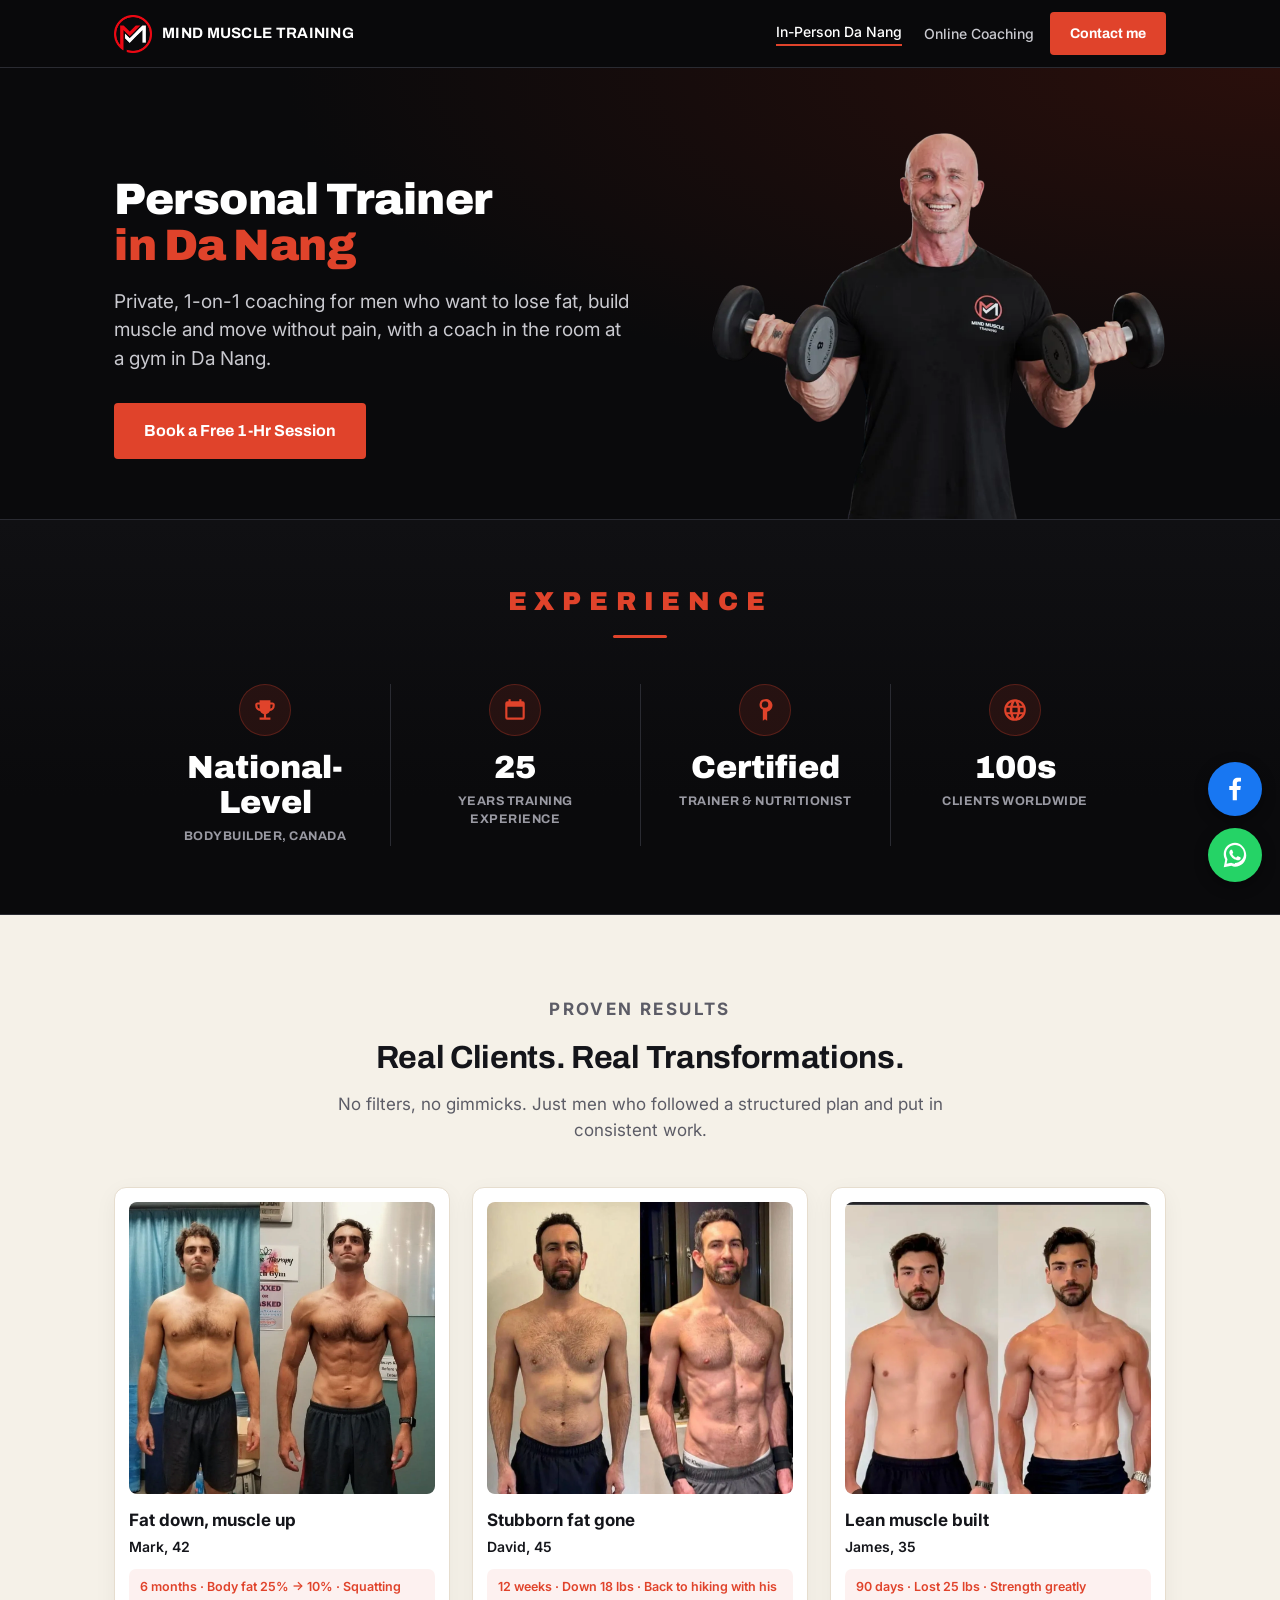
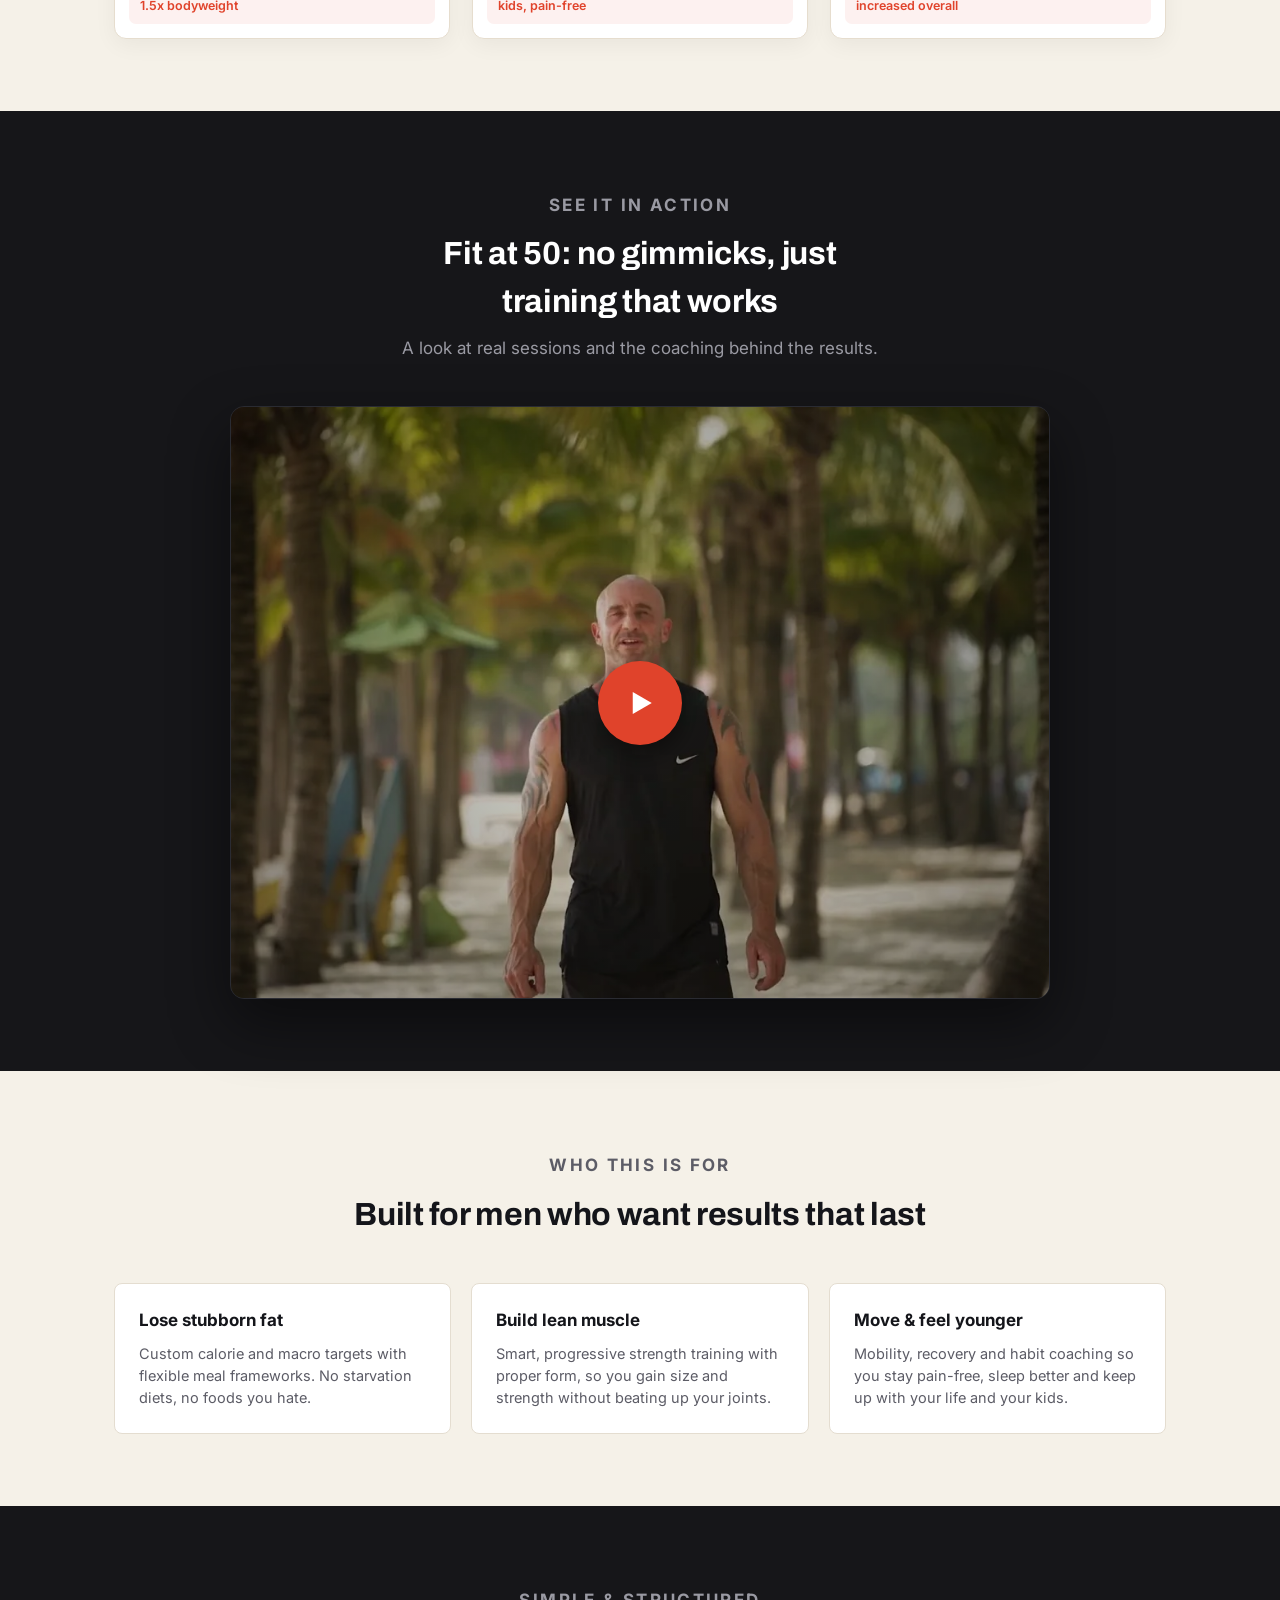
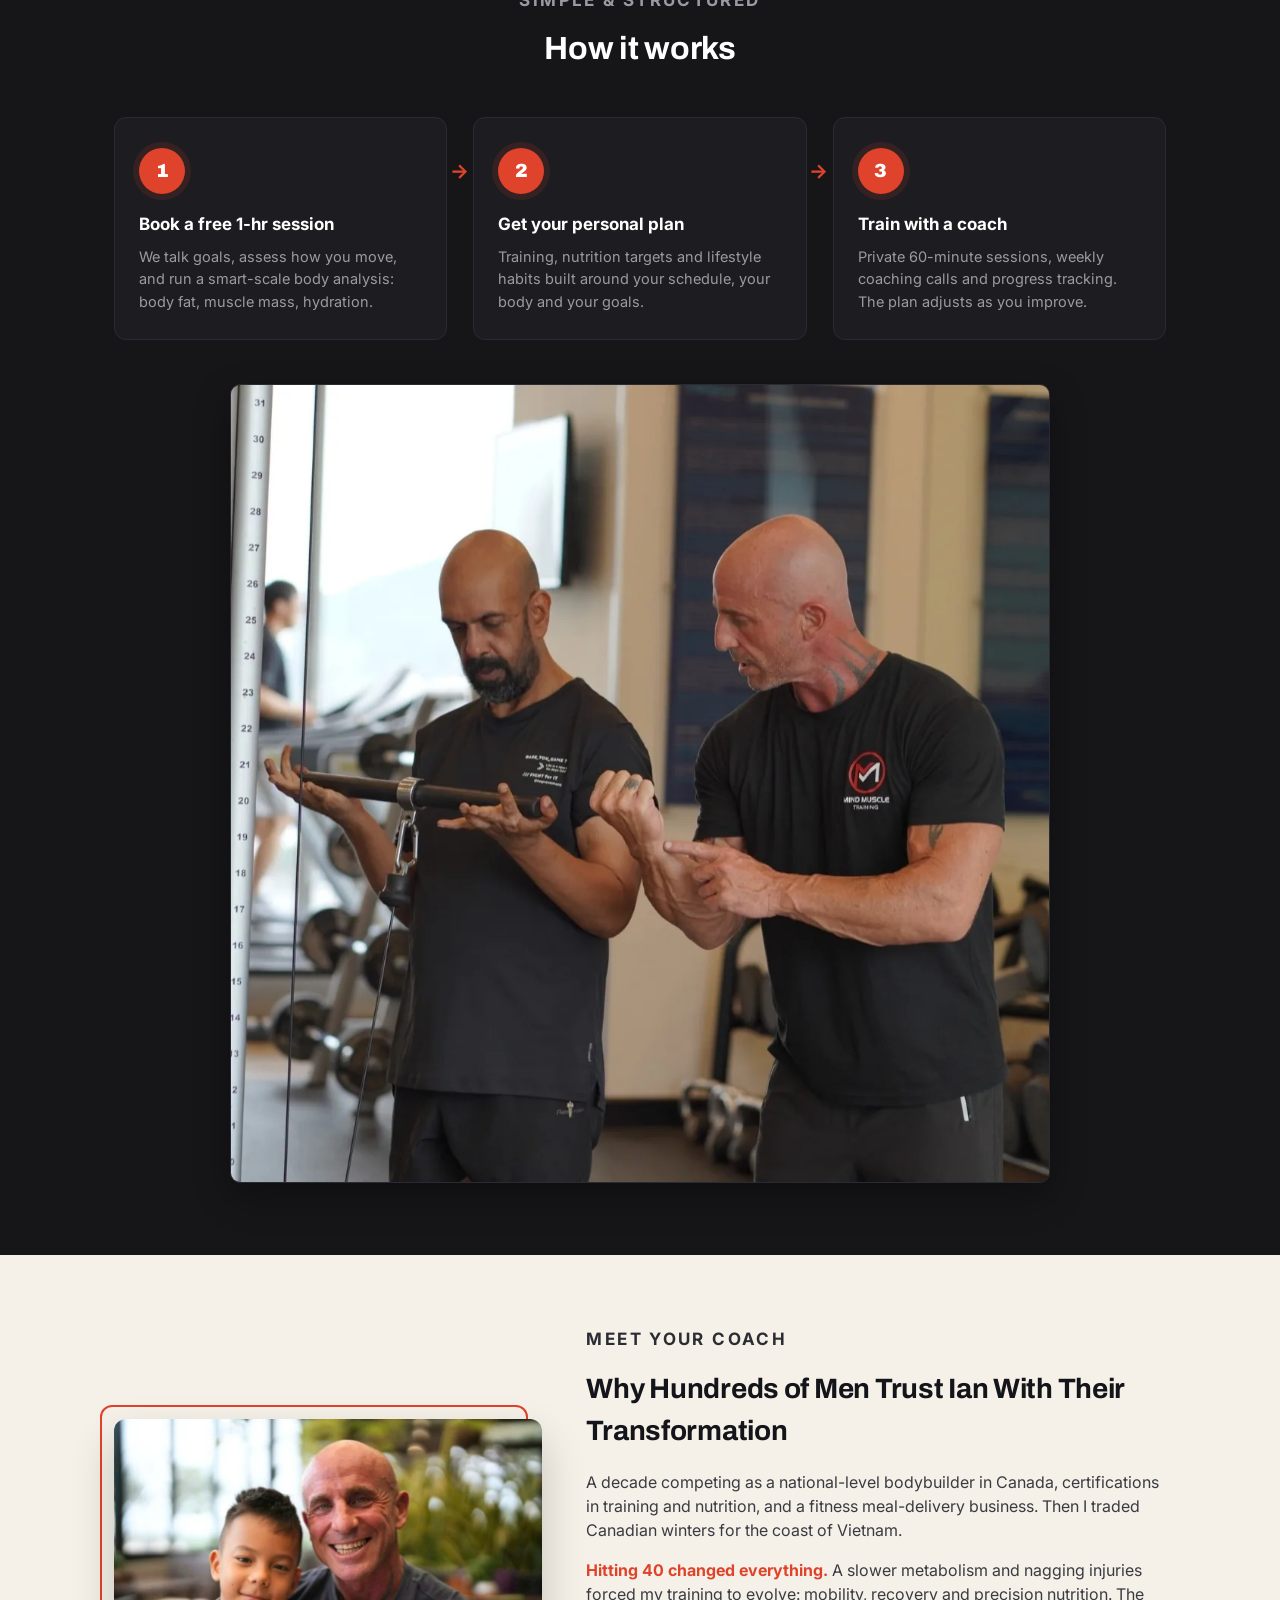
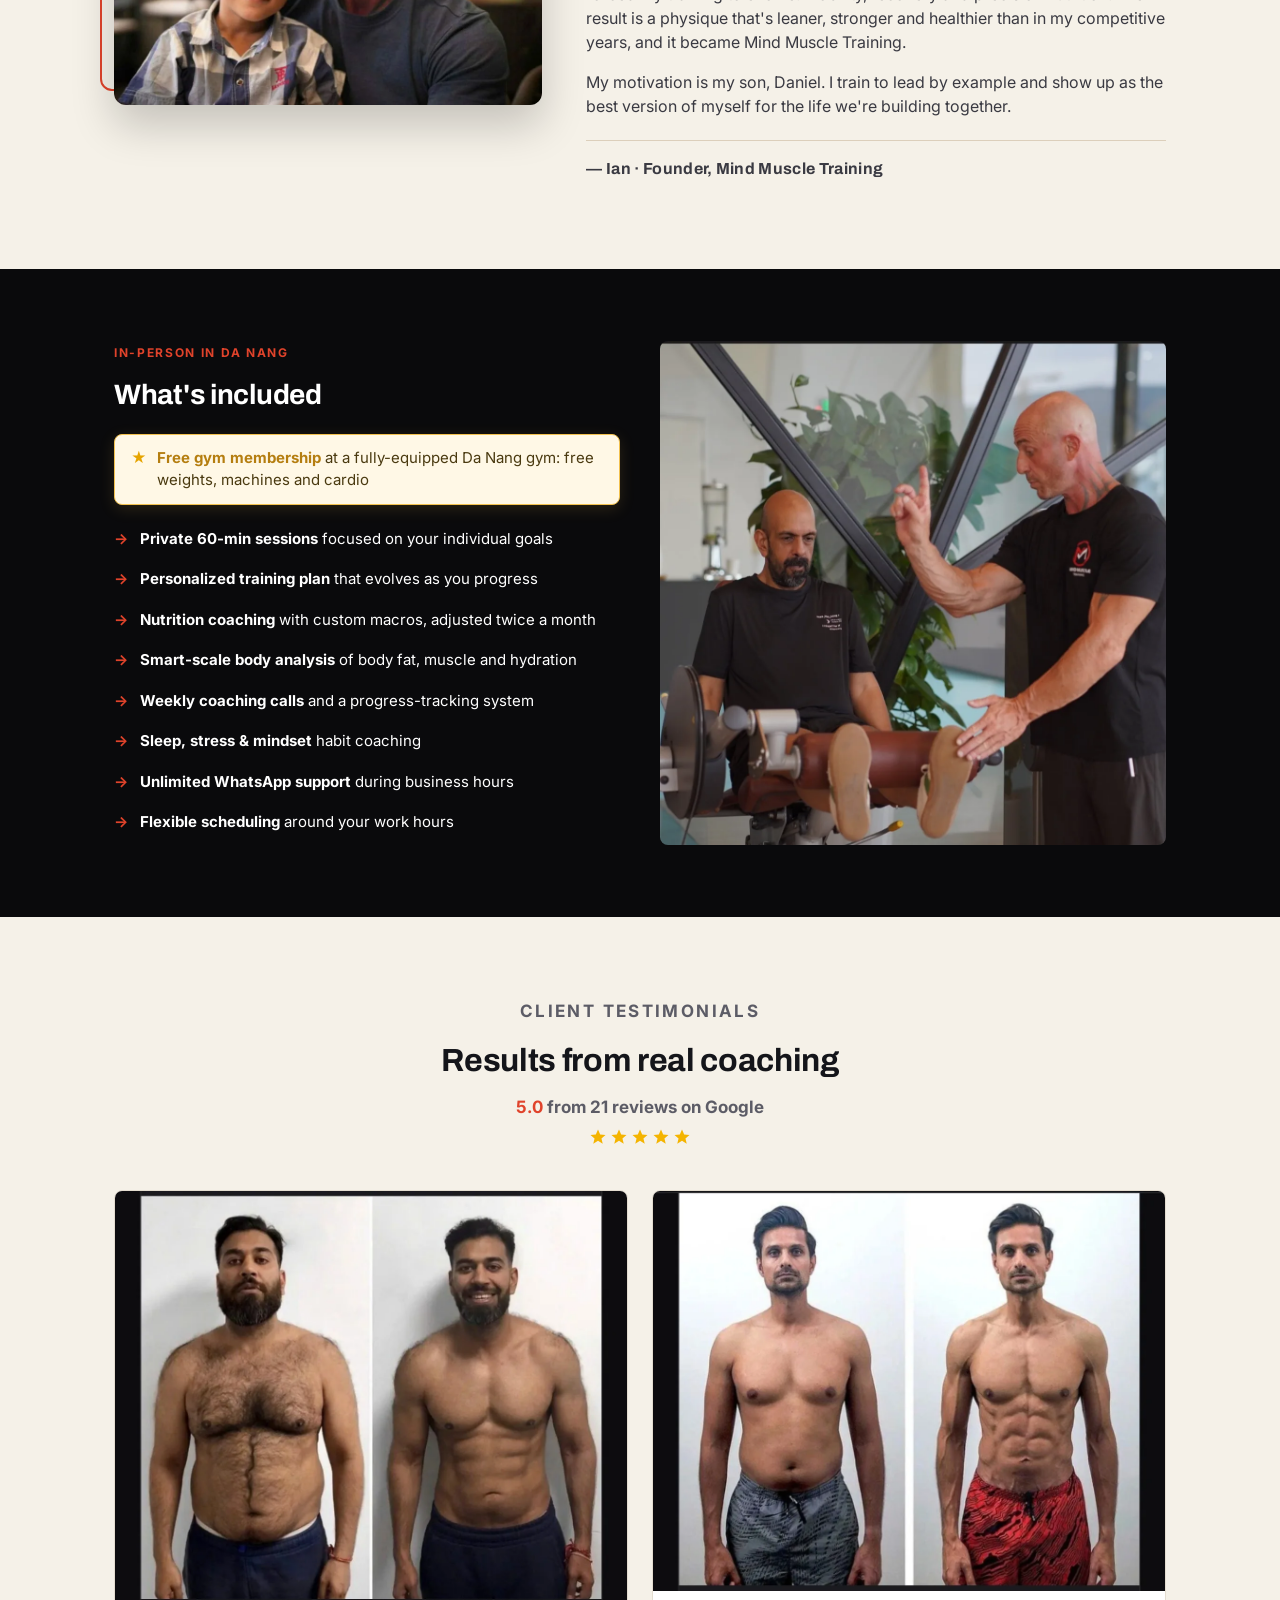
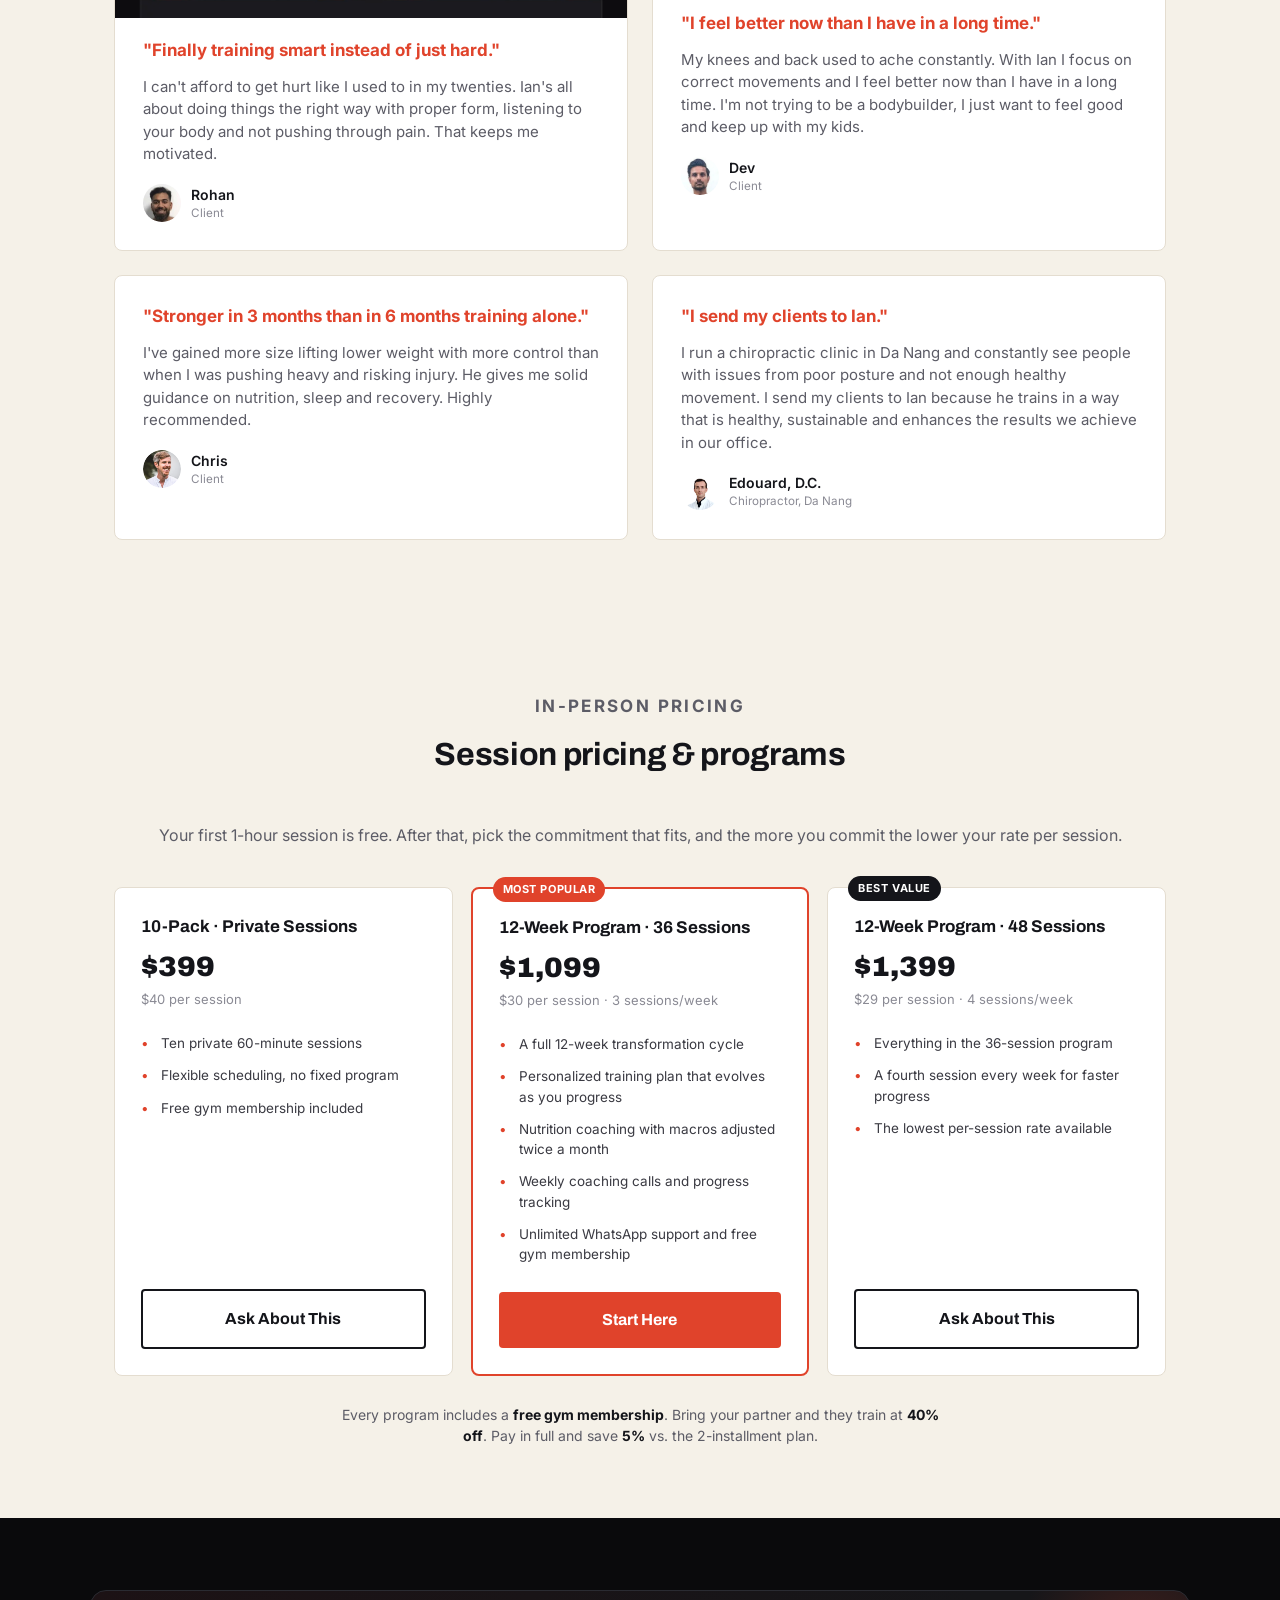
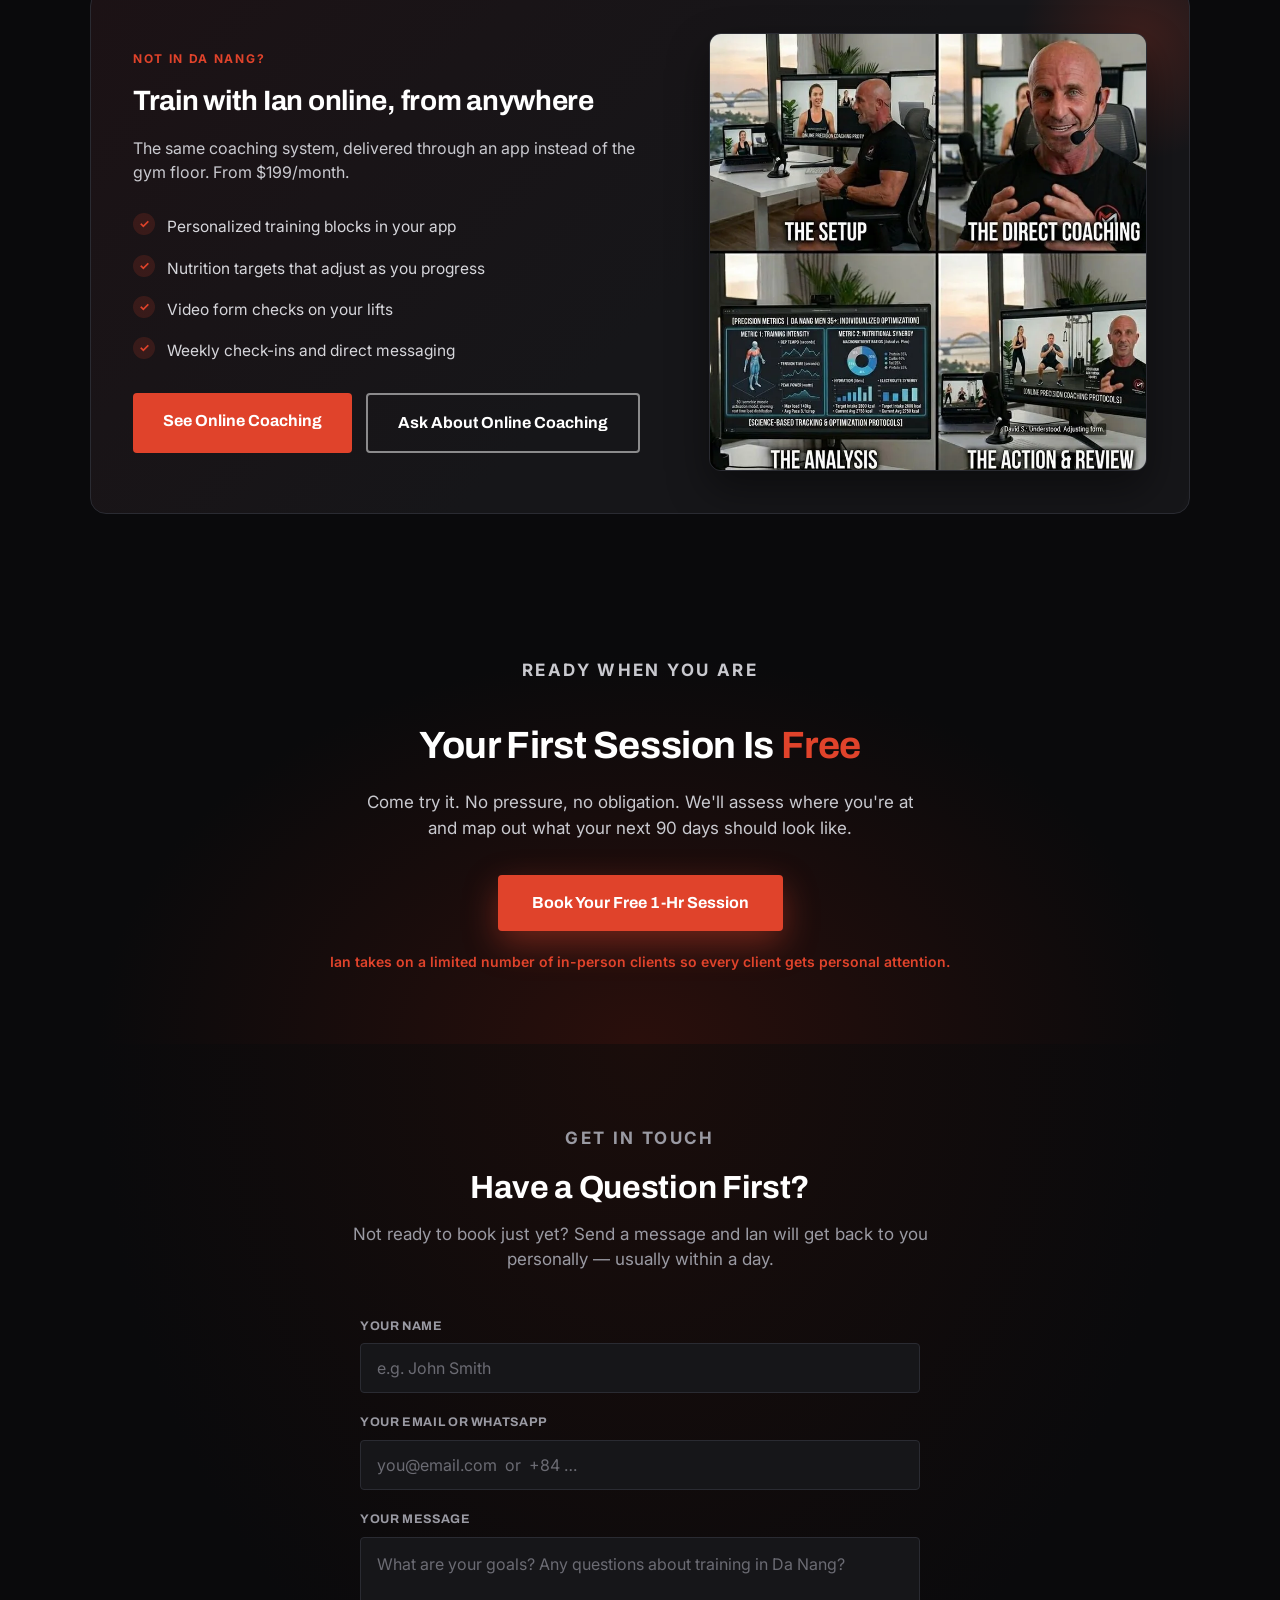
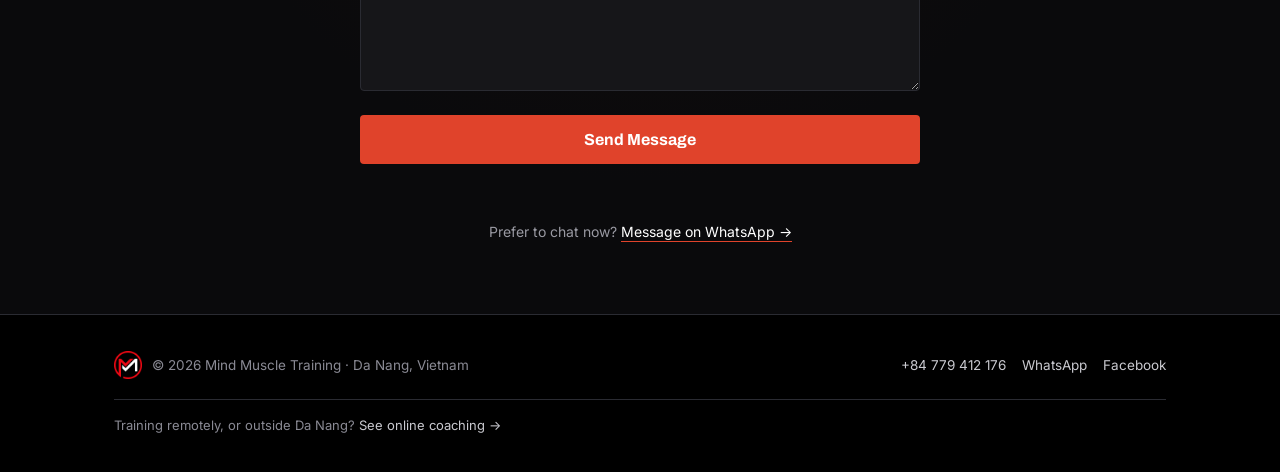
==== index.html @ 46908cd7 "v1" ====
<!doctype html>
<html lang="en">
<head>
  <meta charset="utf-8">
  <meta name="viewport" content="width=device-width, initial-scale=1">
  <title>Personal Trainer in Da Nang | Mind Muscle Training</title>
  <meta name="description" content="Private personal training in Da Nang for men over 35. Free first 1-hour session, smart-scale body analysis, free gym membership and a program built around your goals.">
  <meta property="og:type" content="website">
  <meta property="og:url" content="https://www.personaltrainerdanang.com/">
  <meta property="og:title" content="Personal Trainer in Da Nang | Mind Muscle Training">
  <meta property="og:description" content="Private 1-on-1 personal training in Da Nang for men over 35. Free first 1-hour session, smart-scale body analysis and a program built around your goals.">
  <meta property="og:image" content="https://www.personaltrainerdanang.com/assets/img/og-image.jpg">
  <meta property="og:image:width" content="1200">
  <meta property="og:image:height" content="630">
  <meta name="twitter:card" content="summary_large_image">
  <meta name="twitter:title" content="Personal Trainer in Da Nang | Mind Muscle Training">
  <meta name="twitter:description" content="Private 1-on-1 personal training in Da Nang for men over 35. Free first session.">
  <meta name="twitter:image" content="https://www.personaltrainerdanang.com/assets/img/og-image.jpg">
  <link rel="icon" type="image/png" href="assets/img/favicon.png">
  <link rel="preconnect" href="https://fonts.googleapis.com">
  <link rel="preconnect" href="https://fonts.gstatic.com" crossorigin>
  <link href="https://fonts.googleapis.com/css2?family=Archivo:wght@500;700;900&family=Inter:wght@400;500;600;700&display=swap" rel="stylesheet">
  <!-- Bump ?v= whenever styles.css changes, so browsers don't render new markup
       against a cached old stylesheet. -->
  <link rel="stylesheet" href="css/styles.css?v=21">
  <script type="application/ld+json">
  {
    "@context": "https://schema.org",
    "@type": "LocalBusiness",
    "name": "Mind Muscle Training",
    "description": "Private personal training in Da Nang for men over 35. Free first 1-hour session and smart-scale body composition analysis.",
    "telephone": "+84779412176",
    "address": { "@type": "PostalAddress", "addressLocality": "Da Nang", "addressCountry": "VN" },
    "priceRange": "$399-$1,399",
    "founder": { "@type": "Person", "name": "Ian", "jobTitle": "Personal Trainer" }
  }
  </script>
</head>
<body>

<header class="site-header">
  <div class="container">
    <a class="brand" href="index.html">
      <img src="assets/img/logo-mark.webp" alt="Mind Muscle Training logo">
      <span>Mind Muscle Training</span>
    </a>
    <nav class="site-nav">
      <a href="index.html" aria-current="page">In-Person Da Nang</a>
      <a href="https://mindmuscletraining.fit">Online Coaching</a>
    </nav>
    <a class="btn btn-primary nav-cta" href="https://wa.me/84779412176?text=Hi%20Ian%2C%20I%27d%20like%20to%20book%20a%20free%201-hour%20session.">Contact&nbsp;me</a>
  </div>
</header>

<section class="hero">
  <div class="container hero-grid">
    <div>
      <h1>Personal Trainer <span>in Da Nang</span></h1>
      <p class="sub">Private, 1-on-1 coaching for men who want to lose fat, build muscle and move without pain, with a coach in the room at a gym in Da Nang.</p>
      <div class="hero-ctas">
        <a class="btn btn-primary" href="https://wa.me/84779412176?text=Hi%20Ian%2C%20I%27d%20like%20to%20book%20a%20free%201-hour%20session.">Book a Free 1-Hr Session</a>
      </div>
    </div>
    <div class="hero-img">
      <img src="assets/img/ian-hero.webp" alt="Ian, Da Nang personal trainer, holding dumbbells" fetchpriority="high">
    </div>
  </div>
</section>

<section class="experience">
  <div class="container">
    <div class="eyebrow-big">EXPERIENCE</div>
    <div class="stat-grid">
      <div class="stat">
        <span class="stat-ico"><svg viewBox="0 0 24 24" aria-hidden="true"><path d="M19 5h-2V3H7v2H5C3.9 5 3 5.9 3 7v1c0 2.55 1.92 4.63 4.39 4.94A5.01 5.01 0 0011 15.9V19H7v2h10v-2h-4v-3.1a5.01 5.01 0 003.61-2.96C19.08 12.63 21 10.55 21 8V7c0-1.1-.9-2-2-2zM5 8V7h2v3.82A3 3 0 015 8zm14 0a3 3 0 01-2 2.82V7h2v1z"/></svg></span>
        <div class="stat-num">National-Level</div>
        <div class="stat-label">Bodybuilder, Canada</div>
      </div>
      <div class="stat">
        <span class="stat-ico"><svg viewBox="0 0 24 24" aria-hidden="true"><path d="M19 4h-1V2h-2v2H8V2H6v2H5a2 2 0 00-2 2v13a2 2 0 002 2h14a2 2 0 002-2V6a2 2 0 00-2-2zm0 15H5V9h14v10z"/></svg></span>
        <div class="stat-num">25</div>
        <div class="stat-label">Years Training Experience</div>
      </div>
      <div class="stat">
        <span class="stat-ico"><svg viewBox="0 0 24 24" aria-hidden="true"><path d="M12 2a5 5 0 00-2 9.58V22l2-1.5L14 22v-8.42A5 5 0 0012 2zm0 2a3 3 0 110 6 3 3 0 010-6z"/></svg></span>
        <div class="stat-num">Certified</div>
        <div class="stat-label">Trainer &amp; Nutritionist</div>
      </div>
      <div class="stat">
        <span class="stat-ico"><svg viewBox="0 0 24 24" aria-hidden="true"><path d="M12 2a10 10 0 100 20 10 10 0 000-20zm6.9 6h-2.6a15.7 15.7 0 00-1.2-3.1A8 8 0 0118.9 8zM12 4c.8 1 1.5 2.3 1.9 4h-3.8c.4-1.7 1.1-3 1.9-4zM4.3 14a8 8 0 010-4h3a17.6 17.6 0 000 4h-3zm.8 2h2.6c.3 1.1.7 2.2 1.2 3.1A8 8 0 015.1 16zm2.6-8H5.1a8 8 0 013.8-3.1c-.5.9-.9 2-1.2 3.1zM12 20c-.8-1-1.5-2.3-1.9-4h3.8c-.4 1.7-1.1 3-1.9 4zm2.3-6H9.7a15.6 15.6 0 010-4h4.6a15.6 15.6 0 010 4zm.6 5.1c.5-.9.9-2 1.2-3.1h2.6a8 8 0 01-3.8 3.1zM16.7 14a17.6 17.6 0 000-4h3a8 8 0 010 4h-3z"/></svg></span>
        <div class="stat-num">100s</div>
        <div class="stat-label">Clients Worldwide</div>
      </div>
    </div>
  </div>
</section>

<section class="transformations on-cream" id="transformations">
  <div class="container">
    <div class="section-head">
      <p class="eyebrow">Proven results</p>
      <h2>Real Clients. Real Transformations.</h2>
      <p>No filters, no gimmicks. Just men who followed a structured plan and put in consistent work.</p>
    </div>
    <!-- Names, ages and the result stats below are placeholders chosen by the site owner,
         not the real clients' details. Swap in real figures if Ian can get them on record. -->
    <div class="ba-grid">
      <div class="ba-card">
        <span class="ba-media"><img src="assets/img/ba-4.webp" alt="Client before and after: visible fat loss and muscle definition gained" loading="lazy"></span>
        <h4>Fat down, muscle up</h4>
        <p><strong>Mark, 42</strong></p>
        <p class="ba-stats">6 months &middot; Body fat 25% &rarr; 10% &middot; Squatting 1.5x bodyweight</p>
      </div>
      <div class="ba-card">
        <span class="ba-media"><img src="assets/img/ba-5.webp" alt="Client before and after: major fat loss transformation" loading="lazy"></span>
        <h4>Stubborn fat gone</h4>
        <p><strong>David, 45</strong></p>
        <p class="ba-stats">12 weeks &middot; Down 18 lbs &middot; Back to hiking with his kids, pain-free</p>
      </div>
      <div class="ba-card">
        <span class="ba-media"><img src="assets/img/ba-6.webp" alt="Client before and after: significant lean muscle gained across chest, shoulders and arms" loading="lazy"></span>
        <h4>Lean muscle built</h4>
        <p><strong>James, 35</strong></p>
        <p class="ba-stats">90 days &middot; Lost 25 lbs &middot; Strength greatly increased overall</p>
      </div>
    </div>
  </div>
</section>

<section class="video-feature">
  <div class="container">
    <div class="section-head">
      <p class="eyebrow">See it in action</p>
      <h2>Fit at 50: no gimmicks, just training&nbsp;that&nbsp;works</h2>
      <p>A look at real sessions and the coaching behind the results.</p>
    </div>
    <div class="video-wrap" data-embed="https://www.youtube-nocookie.com/embed/3AZNPlpjrOI?autoplay=1" data-title="Fit at 50 | Mind Muscle Training">
      <button type="button" class="video-poster" aria-label="Play video: Fit at 50">
        <img src="assets/img/fit50-poster.webp" alt="Ian walking along the palm-lined Da Nang beachfront" loading="lazy">
        <span class="play-btn" aria-hidden="true"></span>
      </button>
    </div>
  </div>
</section>

<section class="who on-cream">
  <div class="container">
    <div class="section-head">
      <p class="eyebrow">Who this is for</p>
      <h2>Built for men who want results that last</h2>
    </div>
    <div class="who-grid">
      <div class="who-card"><h4>Lose stubborn fat</h4><p>Custom calorie and macro targets with flexible meal frameworks. No starvation diets, no foods you hate.</p></div>
      <div class="who-card"><h4>Build lean muscle</h4><p>Smart, progressive strength training with proper form, so you gain size and strength without beating up your joints.</p></div>
      <div class="who-card"><h4>Move &amp; feel younger</h4><p>Mobility, recovery and habit coaching so you stay pain-free, sleep better and keep up with your life and your kids.</p></div>
    </div>
  </div>
</section>

<section class="how">
  <div class="container">
    <div class="section-head">
      <p class="eyebrow">Simple &amp; structured</p>
      <h2>How it works</h2>
    </div>
    <div class="how-grid">
      <div class="how-card"><div class="how-num">1</div><h4>Book a free 1-hr session</h4><p>We talk goals, assess how you move, and run a smart-scale body analysis: body fat, muscle mass, hydration.</p></div>
      <div class="how-card"><div class="how-num">2</div><h4>Get your personal plan</h4><p>Training, nutrition targets and lifestyle habits built around your schedule, your body and your goals.</p></div>
      <div class="how-card"><div class="how-num">3</div><h4>Train with a coach</h4><p>Private 60-minute sessions, weekly coaching calls and progress tracking. The plan adjusts as you improve.</p></div>
    </div>
    <div class="how-photo">
      <img src="assets/img/ian-coaching-cable.webp" alt="Ian coaching a client through a cable exercise at the Da Nang gym" loading="lazy">
    </div>
  </div>
</section>

<section class="about on-cream" id="about">
  <div class="container about-grid">
    <div class="about-figure">
      <img src="assets/img/ian-son.webp" alt="Ian with his son Daniel" loading="lazy">
    </div>
    <div class="about-copy">
      <p class="eyebrow">Meet your coach</p>
      <h2 style="font-size:28px;margin-bottom:18px;">Why Hundreds of Men Trust Ian With Their Transformation</h2>
      <p>A decade competing as a national-level bodybuilder in Canada, certifications in training and nutrition, and a fitness meal-delivery business. Then I traded Canadian winters for the coast of Vietnam.</p>
      <p><strong>Hitting 40 changed everything.</strong> A slower metabolism and nagging injuries forced my training to evolve: mobility, recovery and precision nutrition. The result is a physique that's leaner, stronger and healthier than in my competitive years, and it became Mind Muscle Training.</p>
      <p>My motivation is my son, Daniel. I train to lead by example and show up as the best version of myself for the life we're building together.</p>
      <p class="about-sign">&mdash; Ian &middot; Founder, Mind Muscle Training</p>
    </div>
  </div>
</section>

<section class="included" id="included">
  <div class="container included-grid">
    <div>
      <p class="eyebrow">In-person in Da Nang</p>
      <h2>What's included</h2>
      <ul>
        <li class="inc-highlight"><strong>Free gym membership</strong> at a fully-equipped Da Nang gym: free weights, machines and cardio</li>
        <li><strong>Private 60-min sessions</strong> focused on your individual goals</li>
        <li><strong>Personalized training plan</strong> that evolves as you progress</li>
        <li><strong>Nutrition coaching</strong> with custom macros, adjusted twice a month</li>
        <li><strong>Smart-scale body analysis</strong> of body fat, muscle and hydration</li>
        <li><strong>Weekly coaching calls</strong> and a progress-tracking system</li>
        <li><strong>Sleep, stress &amp; mindset</strong> habit coaching</li>
        <li><strong>Unlimited WhatsApp support</strong> during business hours</li>
        <li><strong>Flexible scheduling</strong> around your work hours</li>
      </ul>
    </div>
    <img src="assets/img/ian-coaching-handson.webp" alt="Ian giving hands-on form coaching to a client at the Da Nang gym" loading="lazy">
  </div>
</section>

<section class="testimonials on-cream" id="testimonials">
  <div class="container">
    <div class="section-head">
      <p class="eyebrow">Client testimonials</p>
      <h2>Results from real coaching</h2>
      <p class="google-rating">
        <a href="https://maps.app.goo.gl/V4yMrViruDjrV7ts7" target="_blank" rel="noopener"><span>5.0</span> from 21 reviews on Google</a>
      </p>
      <div class="google-stars" role="img" aria-label="Rated 5 out of 5 stars">
        <svg viewBox="0 0 24 24" aria-hidden="true"><path d="M12 2l2.9 6.6 7.1.6-5.4 4.7 1.7 7-6.3-3.9L5.7 21l1.7-7L2 9.2l7.1-.6z"/></svg>
        <svg viewBox="0 0 24 24" aria-hidden="true"><path d="M12 2l2.9 6.6 7.1.6-5.4 4.7 1.7 7-6.3-3.9L5.7 21l1.7-7L2 9.2l7.1-.6z"/></svg>
        <svg viewBox="0 0 24 24" aria-hidden="true"><path d="M12 2l2.9 6.6 7.1.6-5.4 4.7 1.7 7-6.3-3.9L5.7 21l1.7-7L2 9.2l7.1-.6z"/></svg>
        <svg viewBox="0 0 24 24" aria-hidden="true"><path d="M12 2l2.9 6.6 7.1.6-5.4 4.7 1.7 7-6.3-3.9L5.7 21l1.7-7L2 9.2l7.1-.6z"/></svg>
        <svg viewBox="0 0 24 24" aria-hidden="true"><path d="M12 2l2.9 6.6 7.1.6-5.4 4.7 1.7 7-6.3-3.9L5.7 21l1.7-7L2 9.2l7.1-.6z"/></svg>
      </div>
    </div>
    <div class="test-grid">
      <div class="test-card test-card-photo">
        <img class="test-ba-img" src="assets/img/ba-rohan.webp" alt="Rohan before and after: fat loss with visible muscle definition gained" loading="lazy">
        <h4>"Finally training smart instead of just hard."</h4>
        <blockquote>I can't afford to get hurt like I used to in my twenties. Ian's all about doing things the right way with proper form, listening to your body and not pushing through pain. That keeps me motivated.</blockquote>
        <div class="test-person"><img src="assets/img/avatar-rohan.webp" alt="Photo of Rohan" loading="lazy"><span>Rohan<small>Client</small></span></div>
      </div>
      <div class="test-card test-card-photo">
        <img class="test-ba-img" src="assets/img/ba-dev.webp" alt="Dev before and after: leaner midsection and added muscle definition" loading="lazy">
        <h4>"I feel better now than I have in a long time."</h4>
        <blockquote>My knees and back used to ache constantly. With Ian I focus on correct movements and I feel better now than I have in a long time. I'm not trying to be a bodybuilder, I just want to feel good and keep up with my kids.</blockquote>
        <div class="test-person"><img src="assets/img/avatar-dev.webp" alt="Photo of Dev" loading="lazy"><span>Dev<small>Client</small></span></div>
      </div>
      <div class="test-card">
        <h4>"Stronger in 3 months than in 6 months training alone."</h4>
        <blockquote>I've gained more size lifting lower weight with more control than when I was pushing heavy and risking injury. He gives me solid guidance on nutrition, sleep and recovery. Highly recommended.</blockquote>
        <div class="test-person"><img src="assets/img/avatar-chris.webp" alt="Photo of Chris" loading="lazy"><span>Chris<small>Client</small></span></div>
      </div>
      <div class="test-card">
        <h4>"I send my clients to Ian."</h4>
        <blockquote>I run a chiropractic clinic in Da Nang and constantly see people with issues from poor posture and not enough healthy movement. I send my clients to Ian because he trains in a way that is healthy, sustainable and enhances the results we achieve in our office.</blockquote>
        <div class="test-person"><img src="assets/img/avatar-edouard.webp" alt="Photo of Edouard" loading="lazy"><span>Edouard, D.C.<small>Chiropractor, Da Nang</small></span></div>
      </div>
    </div>
  </div>
</section>
<section class="pricing on-cream" id="pricing">
  <div class="container">
    <div class="section-head">
      <p class="eyebrow">In-person pricing</p>
      <h2>Session pricing &amp; programs</h2>
    </div>
    <p class="price-note">Your first 1-hour session is free. After that, pick the commitment that fits, and the more you commit the lower your rate per session.</p>
    <div class="price-grid">
      <div class="price-card">
        <h4>10-Pack &middot; Private Sessions</h4>
        <div class="price">$399</div>
        <div class="price-sub">$40 per session</div>
        <ul>
          <li>Ten private 60-minute sessions</li>
          <li>Flexible scheduling, no fixed program</li>
          <li>Free gym membership included</li>
        </ul>
        <a class="btn btn-outline" href="https://wa.me/84779412176?text=Hi%20Ian%2C%20I%27m%20interested%20in%20the%2010-session%20pack.">Ask About This</a>
      </div>
      <div class="price-card featured">
        <span class="badge">Most popular</span>
        <h4>12-Week Program &middot; 36 Sessions</h4>
        <div class="price">$1,099</div>
        <div class="price-sub">$30 per session &middot; 3 sessions/week</div>
        <ul>
          <li>A full 12-week transformation cycle</li>
          <li>Personalized training plan that evolves as you progress</li>
          <li>Nutrition coaching with macros adjusted twice a month</li>
          <li>Weekly coaching calls and progress tracking</li>
          <li>Unlimited WhatsApp support and free gym membership</li>
        </ul>
        <a class="btn btn-primary" href="https://wa.me/84779412176?text=Hi%20Ian%2C%20I%27d%20like%20to%20start%20the%2012-week%2C%2036-session%20program.">Start Here</a>
      </div>
      <div class="price-card">
        <span class="badge alt">Best value</span>
        <h4>12-Week Program &middot; 48 Sessions</h4>
        <div class="price">$1,399</div>
        <div class="price-sub">$29 per session &middot; 4 sessions/week</div>
        <ul>
          <li>Everything in the 36-session program</li>
          <li>A fourth session every week for faster progress</li>
          <li>The lowest per-session rate available</li>
        </ul>
        <a class="btn btn-outline" href="https://wa.me/84779412176?text=Hi%20Ian%2C%20I%27m%20interested%20in%20the%2012-week%2C%2048-session%20program.">Ask About This</a>
      </div>
    </div>
    <p class="price-fine">Every program includes a <strong>free gym membership</strong>. Bring your partner and they train at <strong>40% off</strong>. Pay in full and save <strong>5%</strong> vs. the 2-installment plan.</p>
  </div>
</section>

<section class="crosslink" id="online">
  <div class="container crosslink-grid">
    <div>
      <p class="eyebrow">Not in Da Nang?</p>
      <h2>Train with Ian online, from anywhere</h2>
      <p style="color:#c9c9cf;">The same coaching system, delivered through an app instead of the gym floor. From $199/month.</p>
      <ul>
        <li>Personalized training blocks in your app</li>
        <li>Nutrition targets that adjust as you progress</li>
        <li>Video form checks on your lifts</li>
        <li>Weekly check-ins and direct messaging</li>
      </ul>
      <div class="btn-row">
        <a class="btn btn-primary" href="https://mindmuscletraining.fit">See Online Coaching</a>
        <a class="btn btn-outline" href="https://wa.me/84779412176?text=Hi%20Ian%2C%20I%27m%20interested%20in%20online%20coaching.">Ask About Online Coaching</a>
      </div>
    </div>
    <img src="assets/img/coaching-setup.webp" alt="Online coaching setup: video calls, direct coaching and workout review in the app" loading="lazy">
  </div>
</section>

<section class="final-cta">
  <div class="container">
    <p class="eyebrow">Ready when you are</p>
    <h2>Your First Session Is <span class="hl-free">Free</span></h2>
    <p>Come try it. No pressure, no obligation. We'll assess where you're at and map out what your next 90 days should look like.</p>
    <a class="btn btn-primary" href="https://wa.me/84779412176?text=Hi%20Ian%2C%20I%27d%20like%20to%20book%20my%20free%20session.">Book Your Free 1-Hr Session</a>
    <div class="urgency">Ian takes on a limited number of in-person clients so every client gets personal attention.</div>
  </div>
</section>

<section class="contact" id="contact">
  <div class="container">
    <div class="section-head">
      <p class="eyebrow">Get in touch</p>
      <h2>Have a Question First?</h2>
      <p>Not ready to book just yet? Send a message and Ian will get back to you personally &mdash; usually within a day.</p>
    </div>
    <form class="contact-form" id="contact-form" novalidate>
      <div class="field">
        <label for="cf-name">Your name</label>
        <input type="text" id="cf-name" name="name" autocomplete="name" placeholder="e.g. John Smith" maxlength="100" required>
      </div>
      <div class="field">
        <label for="cf-contact">Your email or WhatsApp</label>
        <input type="text" id="cf-contact" name="contact" autocomplete="email" placeholder="you@email.com  or  +84 …" maxlength="150" required>
      </div>
      <div class="field">
        <label for="cf-message">Your message</label>
        <textarea id="cf-message" name="message" rows="5" placeholder="What are your goals? Any questions about training in Da Nang?" maxlength="5000" required></textarea>
      </div>
      <!-- Honeypot: hidden from people, bots tend to fill it. Real submissions leave it empty. -->
      <input type="text" name="company" class="cf-hp" tabindex="-1" autocomplete="off" aria-hidden="true">
      <button type="submit" class="btn btn-primary" id="cf-submit">Send Message</button>
      <p class="cf-status" id="cf-status" role="status" aria-live="polite"></p>
      <p class="cf-alt">Prefer to chat now? <a href="https://wa.me/84779412176?text=Hi%20Ian%2C%20I%20have%20a%20question.">Message on WhatsApp &rarr;</a></p>
    </form>
  </div>
</section>

<footer class="site-footer">
  <div class="container">
    <div class="footer-brand">
      <img src="assets/img/logo-mark.webp" alt="">
      <span>&copy; 2026 Mind Muscle Training &middot; Da Nang, Vietnam</span>
    </div>
    <div class="footer-links">
      <a href="tel:+84779412176">+84 779 412 176</a>
      <a href="https://wa.me/84779412176">WhatsApp</a>
      <a href="https://www.facebook.com/people/Da-Nang-Personal-Trainer-Mind-Muscle-Fitness/61567277245943/" target="_blank" rel="noopener">Facebook</a>
    </div>
    <div class="also">Training remotely, or outside Da Nang? <a href="https://mindmuscletraining.fit">See online coaching &rarr;</a></div>
  </div>
</footer>

<div class="float-stack">
  <a class="float-btn float-fb" href="https://www.facebook.com/people/Da-Nang-Personal-Trainer-Mind-Muscle-Fitness/61567277245943/" target="_blank" rel="noopener" aria-label="Facebook page">
    <svg viewBox="0 0 24 24" aria-hidden="true"><path d="M13.5 21v-8.2h2.75l.41-3.2H13.5V7.55c0-.93.26-1.56 1.59-1.56h1.7V3.13c-.29-.04-1.3-.13-2.48-.13-2.45 0-4.13 1.5-4.13 4.25v2.37H7.42v3.2h2.76V21h3.32z"/></svg>
  </a>
  <a class="float-btn float-wa" href="https://wa.me/84779412176?text=Hi%20Ian%2C%20I%27d%20like%20to%20book%20a%20free%201-hour%20session." aria-label="Chat on WhatsApp">
    <svg viewBox="0 0 32 32" aria-hidden="true"><path d="M16 3C9.4 3 4 8.4 4 15c0 2.1.6 4.2 1.6 6L4 29l8.2-1.5c1.2.6 2.5.9 3.8.9 6.6 0 12-5.4 12-12S22.6 3 16 3zm0 22.4c-1.2 0-2.4-.3-3.5-.8l-.6-.3-4.9.9 1-4.7-.3-.6c-.9-1.5-1.3-3.2-1.3-4.9 0-5.3 4.3-9.6 9.6-9.6s9.6 4.3 9.6 9.6-4.3 9.4-9.6 9.4zm5.3-7.2c-.3-.1-1.7-.8-2-.9-.3-.1-.5-.1-.7.1-.2.3-.8.9-.9 1.1-.2.2-.3.2-.6.1-.3-.1-1.2-.4-2.3-1.4-.9-.8-1.4-1.7-1.6-2-.2-.3 0-.4.1-.6l.4-.5c.1-.2.2-.3.3-.5.1-.2 0-.4 0-.5s-.7-1.6-.9-2.2c-.2-.6-.5-.5-.7-.5h-.6c-.2 0-.5.1-.8.4-.3.3-1 1-1 2.5s1.1 2.9 1.2 3.1c.1.2 2.1 3.2 5.1 4.5.7.3 1.3.5 1.7.6.7.2 1.4.2 1.9.1.6-.1 1.7-.7 2-1.4.2-.7.2-1.3.2-1.4-.1-.1-.3-.2-.6-.3z"/></svg>
  </a>
</div>

<script>
document.querySelectorAll('.video-wrap[data-embed] .video-poster').forEach(function (btn) {
  btn.addEventListener('click', function () {
    var wrap = btn.closest('.video-wrap');
    var frame = document.createElement('iframe');
    frame.src = wrap.dataset.embed;
    frame.title = wrap.dataset.title || 'Video';
    frame.allow = 'accelerometer; autoplay; clipboard-write; encrypted-media; gyroscope; picture-in-picture';
    frame.allowFullscreen = true;
    btn.replaceWith(frame);
  });
});
</script>

<script>
(function () {
  var form = document.getElementById('contact-form');
  if (!form) return;
  var status = document.getElementById('cf-status');
  var submit = document.getElementById('cf-submit');

  form.addEventListener('submit', function (e) {
    e.preventDefault();
    status.className = 'cf-status';
    status.textContent = '';

    var payload = {
      name: form.name.value.trim(),
      contact: form.contact.value.trim(),
      message: form.message.value.trim(),
      company: form.company.value            // honeypot
    };

    if (!payload.name || !payload.contact || !payload.message) {
      status.className = 'cf-status err';
      status.textContent = 'Please fill in all three fields.';
      return;
    }

    var label = submit.textContent;
    submit.disabled = true;
    submit.textContent = 'Sending…';

    fetch('/api/contact', {
      method: 'POST',
      headers: { 'Content-Type': 'application/json' },
      body: JSON.stringify(payload)
    })
      .then(function (r) { return r.json().catch(function () { return {}; }).then(function (b) { return { ok: r.ok, body: b }; }); })
      .then(function (res) {
        if (res.ok) {
          form.reset();
          status.className = 'cf-status ok';
          status.textContent = 'Thanks — your message is on its way. Ian will get back to you soon.';
        } else {
          status.className = 'cf-status err';
          status.textContent = (res.body && res.body.error) || 'Something went wrong. Please try WhatsApp instead.';
        }
      })
      .catch(function () {
        status.className = 'cf-status err';
        status.textContent = 'Network error — please try WhatsApp instead.';
      })
      .finally(function () {
        submit.disabled = false;
        submit.textContent = label;
      });
  });
})();
</script>

<script>
/* UI polish: sticky-header shadow on scroll + scroll-reveal entrances */
(function () {
  var header = document.querySelector('.site-header');
  if (header) {
    var onScroll = function () {
      if (window.scrollY > 8) header.classList.add('scrolled');
      else header.classList.remove('scrolled');
    };
    onScroll();
    window.addEventListener('scroll', onScroll, { passive: true });
  }

  var reduce = window.matchMedia('(prefers-reduced-motion: reduce)').matches;
  if (reduce || !('IntersectionObserver' in window)) return; // everything stays visible

  var sel = '.section-head, .experience .stat, .ba-card, .who-card, .how-card, .price-card, .video-wrap, .contact-form';
  var els = Array.prototype.slice.call(document.querySelectorAll(sel));
  els.forEach(function (el) {
    el.classList.add('reveal');
    // subtle stagger for items sharing a parent (card grids)
    var sibs = el.parentElement ? el.parentElement.children : [];
    var idx = Array.prototype.indexOf.call(sibs, el);
    if (idx > 0) el.style.transitionDelay = Math.min(idx, 4) * 60 + 'ms';
  });

  var io = new IntersectionObserver(function (entries) {
    entries.forEach(function (e) {
      if (e.isIntersecting) { e.target.classList.add('is-visible'); io.unobserve(e.target); }
    });
  }, { threshold: 0.12, rootMargin: '0px 0px -40px 0px' });

  els.forEach(function (el) { io.observe(el); });
})();
</script>

</body>
</html>
---- css/styles.css ----
/* Mind Muscle Training — shared stylesheet for index.html + in-person.html
   Design system from Ian's July 2026 drafts (index-4, in-person-da-nang-8):
   dark base, cream alternating sections, Archivo display + Inter body. */

:root {
  --ink: #14151a;
  --bg: #0a0a0c;
  --panel: #161619;
  --panel2: #1d1d21;
  --cream: #f5f1e8;
  --muted: #9a9aa3;
  --red: #e0432b;
  --red-dark: #c23620;
  --line: #2a2b32;
}

* { box-sizing: border-box; margin: 0; padding: 0; }

html { scroll-behavior: smooth; }

body {
  font-family: 'Inter', system-ui, sans-serif;
  background: var(--bg);
  color: #fff;
  line-height: 1.5;
  -webkit-font-smoothing: antialiased;
}

h1, h2, h3, .display { font-family: 'Archivo', sans-serif; letter-spacing: -0.01em; }
img { max-width: 100%; display: block; height: auto; }
a { color: inherit; text-decoration: none; }
iframe { border: 0; }

.container { max-width: 1100px; margin: 0 auto; padding: 0 24px; }

.eyebrow {
  text-transform: uppercase; letter-spacing: .14em; font-size: 12px; font-weight: 700;
  color: var(--red); margin-bottom: 12px;
}

.btn {
  display: inline-block; padding: 16px 30px; border-radius: 4px; font-weight: 700;
  font-family: 'Archivo', sans-serif; font-size: 16px; text-align: center;
  transition: transform .15s ease, background .15s ease, border-color .15s ease, color .15s ease;
  cursor: pointer; border: none;
}
.btn-primary { background: var(--red); color: #fff; }
.btn-primary:hover { background: var(--red-dark); transform: translateY(-1px); }
.btn-outline { background: transparent; color: #fff; border: 2px solid rgba(255,255,255,.5); }
.btn-outline:hover { border-color: #fff; }
/* outline buttons on cream sections */
.on-cream .btn-outline { color: var(--ink); border-color: var(--ink); }
.on-cream .btn-outline:hover { background: var(--ink); color: #fff; border-color: var(--ink); }

/* ---------- Header ---------- */

.site-header {
  position: sticky; top: 0; z-index: 50;
  background: rgba(10,10,12,.92); backdrop-filter: blur(6px);
  border-bottom: 1px solid var(--line);
}
.site-header .container {
  display: flex; align-items: center; justify-content: space-between; gap: 16px;
  padding-top: 12px; padding-bottom: 12px;
}
.brand {
  display: flex; align-items: center; gap: 10px; color: #fff;
  font-weight: 700; font-family: 'Archivo', sans-serif; font-size: 15px;
  text-transform: uppercase; letter-spacing: .02em; flex-shrink: 0;
}
.brand img { width: 38px; height: 38px; }
.site-nav { display: flex; align-items: center; gap: 22px; margin-left: auto; }
.site-nav > a { font-size: 14px; color: #c9c9cf; font-weight: 500; }
.site-nav > a:hover { color: #fff; }
.site-nav > a[aria-current="page"] { color: #fff; border-bottom: 2px solid var(--red); padding-bottom: 2px; }
.nav-cta { padding: 11px 20px; font-size: 14px; }

/* Mobile: brand + CTA on row 1, the two page links as a segmented row underneath,
   so you can always switch between online and in-person coaching. */
@media (max-width: 760px) {
  /* Mobile: hide the two nav links; keep logo + Contact me on the same row */
  .site-header .container { flex-wrap: nowrap; gap: 12px; }
  .site-nav { display: none; }
  .brand { min-width: 0; }
  .brand span { font-size: 13px; overflow: hidden; text-overflow: ellipsis; white-space: nowrap; }
  .nav-cta { flex-shrink: 0; }
}
@media (max-width: 520px) {
  .brand span { font-size: 13px; }
  .nav-cta { padding: 10px 14px; font-size: 13px; }
}

/* ---------- Hero ---------- */

.hero { background: radial-gradient(ellipse at top right, #2a0f0c 0%, var(--bg) 55%); padding: 64px 0 0; }
.hero-grid { display: grid; grid-template-columns: 1.1fr .9fr; gap: 40px; align-items: center; }
.hero h1 { font-size: 44px; line-height: 1.05; font-weight: 900; margin-bottom: 20px; }
.hero h1 span { color: var(--red); display: block; }
.hero p.sub { font-size: 19px; color: #c9c9cf; max-width: 520px; margin-bottom: 30px; }
.hero-ctas { display: flex; gap: 14px; flex-wrap: wrap; margin-bottom: 16px; }
.hero-fine { font-size: 13px; color: var(--muted); margin: 14px 0 0; }
.hero-img { border-radius: 6px; overflow: hidden; align-self: end; }
@media (max-width: 860px) {
  .hero-grid { grid-template-columns: 1fr; }
  .hero h1 { font-size: 34px; }
  .hero-img { order: -1; max-width: 340px; margin: 0 auto; }
}

/* ---------- Experience stat panel ---------- */

.experience {
  background: linear-gradient(180deg, #101013 0%, var(--bg) 70%);
  padding: 62px 0; border-top: 1px solid var(--line); border-bottom: 1px solid var(--line);
}
.experience .eyebrow-big {
  text-align: center; font-family: 'Archivo', sans-serif; font-weight: 900;
  font-size: 26px; letter-spacing: .3em; color: var(--red); margin-bottom: 40px;
}
.experience .eyebrow-big::after {
  content: ''; display: block; width: 54px; height: 3px; background: var(--red);
  border-radius: 2px; margin: 14px auto 0;
}
.stat-grid { display: grid; grid-template-columns: repeat(4, 1fr); max-width: 1000px; margin: 0 auto; }
.stat { position: relative; text-align: center; padding: 6px 22px; }
/* thin vertical dividers between stats on desktop */
.stat + .stat::before {
  content: ''; position: absolute; left: 0; top: 6px; bottom: 6px; width: 1px; background: var(--line);
}
.stat-ico {
  display: inline-flex; align-items: center; justify-content: center;
  width: 52px; height: 52px; margin-bottom: 14px; border-radius: 50%;
  color: var(--red); background: rgba(224,67,43,.12); border: 1px solid rgba(224,67,43,.28);
}
.stat-ico svg { width: 26px; height: 26px; fill: currentColor; }
.stat-num { font-family: 'Archivo', sans-serif; font-weight: 900; font-size: clamp(20px, 2.6vw, 32px); color: #fff; margin-bottom: 8px; line-height: 1.1; }
.stat-label { font-family: 'Archivo', sans-serif; font-weight: 700; font-size: 12.5px; letter-spacing: .04em; color: var(--muted); text-transform: uppercase; line-height: 1.4; }
@media (max-width: 760px) {
  .stat-grid { grid-template-columns: 1fr 1fr; gap: 38px 0; }
  .stat + .stat::before { display: none; }
}
@media (max-width: 520px) {
  .experience .eyebrow-big { font-size: 22px; letter-spacing: .2em; }
}

/* ---------- Sections ---------- */

section { padding: 72px 0; }
.section-head { max-width: 640px; margin: 0 auto 44px; text-align: center; }
.section-head h2 { font-size: 32px; }
.section-head p { color: var(--muted); margin-top: 10px; font-size: 17px; }
.on-cream .section-head p { color: #5c5c66; }

/* ---------- Video ---------- */

.video-feature { background: var(--panel); }
.video-wrap { max-width: 820px; margin: 0 auto; position: relative; padding-top: 56.25%; border-radius: 8px; overflow: hidden; }
.video-wrap iframe { position: absolute; top: 0; left: 0; width: 100%; height: 100%; }

/* click-to-play facade: custom poster frame + play button, iframe loads on click */
.video-poster { position: absolute; inset: 0; width: 100%; height: 100%; padding: 0; border: 0; cursor: pointer; background: #000; display: block; }
.video-poster img { width: 100%; height: 100%; object-fit: cover; }
.video-poster .play-btn {
  position: absolute; top: 50%; left: 50%; transform: translate(-50%, -50%);
  width: 76px; height: 54px; background: var(--red); border-radius: 14px;
  box-shadow: 0 4px 18px rgba(0,0,0,.45); transition: background .15s ease, transform .15s ease;
}
.video-poster .play-btn::after {
  content: ""; position: absolute; top: 50%; left: 50%; transform: translate(-38%, -50%);
  border-style: solid; border-width: 11px 0 11px 19px;
  border-color: transparent transparent transparent #fff;
}
.video-poster:hover .play-btn { background: var(--red-dark); transform: translate(-50%, -50%) scale(1.06); }

/* ---------- Transformations ---------- */

.transformations { background: var(--cream); color: var(--ink); }
.ba-grid { display: grid; grid-template-columns: repeat(3, 1fr); gap: 22px; }
.ba-card img { border-radius: 6px; margin-bottom: 14px; width: 100%; aspect-ratio: 1.05; object-fit: cover; }
.ba-card h4 { font-size: 17px; margin-bottom: 4px; color: var(--ink); }
.ba-card p { color: #5c5c66; font-size: 14px; }
.ba-card p strong { color: var(--ink); font-weight: 600; }
/* Needs .ba-card to outrank `.ba-card p` above, which would otherwise grey it out. */
.ba-card .ba-stats { color: var(--red); font-weight: 600; font-size: 13px; margin-top: 2px; }
@media (max-width: 800px) { .ba-grid { grid-template-columns: 1fr; } }

/* ---------- Is this for you (index) ---------- */

.qualify { background: var(--cream); color: var(--ink); }
.qualify-grid { display: grid; grid-template-columns: 1fr 1fr; gap: 40px; align-items: start; }
.qualify ul { list-style: none; }
.qualify li { padding: 10px 0 10px 30px; position: relative; font-size: 16px; border-bottom: 1px solid #e4ddd0; }
.qualify li:before { content: "→"; position: absolute; left: 0; color: var(--red); font-weight: 700; }
.qualify .callout { background: var(--ink); color: #fff; padding: 28px; border-radius: 8px; }
.qualify .callout p { color: #c9c9cf; }
@media (max-width: 800px) { .qualify-grid { grid-template-columns: 1fr; } }

/* ---------- Who this is for (in-person) ---------- */

.who { background: var(--cream); color: var(--ink); }
.who-grid { display: grid; grid-template-columns: repeat(3, 1fr); gap: 20px; }
.who-card { background: #fff; border: 1px solid #e4ddd0; border-radius: 8px; padding: 24px; }
.who-card h4 { font-size: 17px; margin-bottom: 10px; }
.who-card p { color: #5c5c66; font-size: 14.5px; }
@media (max-width: 800px) { .who-grid { grid-template-columns: 1fr; } }

/* ---------- Most trainers get this wrong (index) ---------- */

.different { background: var(--bg); }
.diff-grid { display: grid; grid-template-columns: 1fr 1fr; gap: 40px; }
.diff-col h3 { font-size: 18px; margin-bottom: 16px; }
.diff-col ul { list-style: none; }
.diff-col li { padding: 8px 0 8px 26px; position: relative; font-size: 15px; }
.diff-col.bad li { color: var(--muted); }
.diff-col.good li { color: #e4e4e8; }
.diff-col.bad li:before { content: "✕"; position: absolute; left: 0; color: #b7452f; }
.diff-col.good li:before { content: "✓"; position: absolute; left: 0; color: #3fa568; }
@media (max-width: 700px) { .diff-grid { grid-template-columns: 1fr; } }

/* ---------- About Ian ---------- */

.about { background: var(--cream); color: var(--ink); }
.about-grid { display: grid; grid-template-columns: .85fr 1.15fr; gap: 44px; align-items: center; }
.about img { border-radius: 8px; }
.about-copy p { margin-bottom: 16px; color: #3a3a42; font-size: 16px; }
@media (max-width: 800px) { .about-grid { grid-template-columns: 1fr; } }

/* ---------- What's included ---------- */

.included { background: var(--bg); color: #fff; }
.inc-photo { max-width: 800px; margin: 0 auto 44px; border-radius: 8px; overflow: hidden; }
.inc-grid { display: grid; grid-template-columns: repeat(3, 1fr); gap: 24px; }
.inc-card { background: var(--panel); padding: 26px; border-radius: 8px; border: 1px solid var(--line); }
.inc-card h4 { font-size: 17px; margin-bottom: 10px; }
.inc-card p { color: #a8a8b0; font-size: 14.5px; }
@media (max-width: 800px) { .inc-grid { grid-template-columns: 1fr; } }

/* in-person variant: arrow feature list beside a photo */
.included-grid { display: grid; grid-template-columns: 1fr 1fr; gap: 40px; align-items: center; }
.included-grid h2 { font-size: 28px; margin-bottom: 18px; }
.included-grid ul { list-style: none; }
.included-grid li { padding: 9px 0 9px 26px; position: relative; font-size: 15px; }
.included-grid li:before { content: "→"; position: absolute; left: 0; color: var(--red); font-weight: 700; }
.included-grid img { border-radius: 8px; }
@media (max-width: 800px) {
  .included-grid { grid-template-columns: 1fr; }
  .included-grid img { order: -1; }
}

/* ---------- Testimonials ---------- */

.testimonials { background: var(--cream); color: var(--ink); }
.test-grid { display: grid; grid-template-columns: 1fr 1fr; gap: 24px; }
.test-card { background: #fff; border: 1px solid #e4ddd0; border-radius: 8px; padding: 28px; }
.test-card h4 { font-size: 17px; margin-bottom: 12px; color: var(--red); }
.test-card blockquote { color: #5c5c66; font-size: 15px; margin-bottom: 18px; }
.test-person { display: flex; align-items: center; gap: 10px; }
.test-person img { width: 38px; height: 38px; border-radius: 50%; object-fit: cover; }
/* Letter avatar for Google reviewers, where we have a real name but no photo to use. */
.test-avatar {
  width: 38px; height: 38px; border-radius: 50%; background: var(--red); color: #fff;
  display: flex; align-items: center; justify-content: center; flex-shrink: 0;
  font-family: 'Archivo', sans-serif; font-weight: 700; font-size: 16px;
}
/* An odd final card would otherwise sit alone against the left edge. Two-column
   layouts only: below 700px the grid is single-column and this would shrink it. */
@media (min-width: 701px) {
  .test-grid > .test-card:last-child:nth-child(odd) {
    grid-column: 1 / -1; justify-self: center; max-width: calc(50% - 12px);
  }
}
.test-person span { font-size: 14px; font-weight: 600; }
.test-person small { display: block; color: #8a8a94; font-weight: 400; }

/* Verifiable third-party proof: links out to Ian's Google Business Profile. */
.reviews-badge {
  display: inline-flex; align-items: center; gap: 8px; margin-top: 18px;
  background: #fff; border: 1px solid #e4ddd0; border-radius: 40px;
  padding: 9px 18px; font-size: 14px; font-weight: 600; color: var(--ink);
  transition: border-color .15s ease, transform .15s ease;
}
.reviews-badge .stars { display: inline-flex; gap: 1px; flex-shrink: 0; }
.reviews-badge svg { width: 15px; height: 15px; fill: #f4b400; }
.reviews-badge strong { font-weight: 700; }
.reviews-badge:hover { border-color: var(--ink); transform: translateY(-1px); }

/* Centered rating line + stars (index). Same Google Business Profile link as the
   pill badge above, which in-person.html still uses. */
.google-rating { display: block; margin: 18px auto 8px; font-weight: 700; color: var(--ink); }
.google-rating span { color: var(--red); }
.google-rating a:hover { text-decoration: underline; }
.google-stars { display: flex; justify-content: center; gap: 3px; }
.google-stars svg { width: 18px; height: 18px; fill: #f4b400; }

/* Testimonial card that leads with the client's before/after photo: the image runs
   edge to edge, so the card's own padding moves onto the text children. */
.test-card-photo { padding: 0 0 28px; overflow: hidden; }
.test-ba-img { width: 100%; margin-bottom: 20px; border-radius: 0; }
.test-card-photo h4,
.test-card-photo blockquote,
.test-card-photo .test-person { padding-left: 28px; padding-right: 28px; }

@media (max-width: 700px) { .test-grid { grid-template-columns: 1fr; } }

/* ---------- How it works ---------- */

.how { background: var(--panel); }
.how-grid { display: grid; grid-template-columns: repeat(3, 1fr); gap: 26px; }
.how-grid + .how-photo { margin-top: 44px; }
.how-num {
  width: 36px; height: 36px; border-radius: 50%; background: var(--red); color: #fff;
  display: flex; align-items: center; justify-content: center;
  font-family: 'Archivo', sans-serif; font-weight: 900; margin-bottom: 14px;
}
.how-card h4 { font-size: 16px; margin-bottom: 8px; color: #fff; }
.how-card p { color: var(--muted); font-size: 14.5px; }
.how-photo { border-radius: 8px; overflow: hidden; max-width: 820px; margin-left: auto; margin-right: auto; }
@media (max-width: 700px) { .how-grid { grid-template-columns: 1fr; } }

/* ---------- Pricing ---------- */

.pricing { background: var(--cream); color: var(--ink); }
.price-note { text-align: center; color: #5c5c66; margin-bottom: 40px; }
.price-grid { display: grid; grid-template-columns: repeat(3, 1fr); gap: 18px; align-items: stretch; }
.price-card {
  background: #fff; border: 1px solid #e4ddd0; border-radius: 8px; padding: 26px;
  display: flex; flex-direction: column; position: relative;
}
.price-card.featured { border: 2px solid var(--red); }
.badge {
  position: absolute; top: -12px; left: 20px; background: var(--red); color: #fff;
  font-size: 11px; font-weight: 700; padding: 4px 10px; border-radius: 20px;
  text-transform: uppercase; letter-spacing: .05em;
}
.badge.alt { background: var(--ink); }
.price-card h4 { font-size: 17px; margin-bottom: 6px; color: var(--ink); font-family: 'Archivo', sans-serif; }
.price { font-family: 'Archivo', sans-serif; font-weight: 900; font-size: 28px; margin-bottom: 2px; }
.price small { font-size: 14px; font-weight: 600; }
.price-sub { font-size: 13px; color: #8a8a94; margin-bottom: 18px; }
.price-card ul { list-style: none; margin-bottom: 22px; flex-grow: 1; }
.price-card li { font-size: 13.5px; padding: 6px 0 6px 20px; position: relative; color: #3a3a42; }
.price-card li:before { content: "•"; position: absolute; left: 0; color: var(--red); }
.price-card .btn { margin-top: auto; }
.price-fine { text-align: center; color: #5c5c66; font-size: 14px; margin-top: 28px; max-width: 620px; margin-left: auto; margin-right: auto; }
.price-fine strong { color: var(--ink); }

/* Guarantee panel under the pricing grid: dark block on the cream section. */
.guarantee {
  background: var(--ink); color: #fff; border-radius: 8px; padding: 28px 30px;
  margin: 36px 0 8px; display: flex; gap: 18px; align-items: flex-start;
}
.guarantee-icon {
  width: 42px; height: 42px; border-radius: 50%; background: var(--red); color: #fff;
  display: flex; align-items: center; justify-content: center;
  font-weight: 900; font-size: 20px; flex-shrink: 0;
}
.guarantee h4 { font-family: 'Archivo', sans-serif; font-weight: 700; font-size: 18px; margin-bottom: 8px; color: #fff; }
.guarantee p { color: #fff; font-size: 15px; line-height: 1.55; margin-bottom: 10px; }
.guarantee .guarantee-fine { color: var(--muted); font-size: 13px; line-height: 1.5; margin-bottom: 0; }
@media (max-width: 640px) { .guarantee { flex-direction: column; padding: 24px; } }

/* ---------- FAQ ---------- */

.faq { background: var(--bg); }
.faq-inner { max-width: 760px; margin: 0 auto; padding: 0 24px; }
.faq h2 { font-size: 32px; margin-bottom: 8px; }
.faq-lede { color: var(--muted); max-width: 52ch; margin-bottom: 36px; }
.faq-list { border-top: 1px solid var(--line); }
.faq-item { border-bottom: 1px solid var(--line); }
.faq-q {
  width: 100%; background: none; border: 0; text-align: left; padding: 20px 4px;
  display: flex; align-items: center; justify-content: space-between; gap: 20px;
  cursor: pointer; color: #fff; font-family: 'Inter', system-ui, sans-serif;
  font-weight: 600; font-size: 16.5px;
}
.faq-q:hover { color: var(--red); }
.faq-icon { flex: 0 0 auto; width: 22px; height: 22px; position: relative; }
.faq-icon::before, .faq-icon::after {
  content: ""; position: absolute; background: var(--red);
  top: 50%; left: 50%; transform: translate(-50%, -50%);
}
.faq-icon::before { width: 14px; height: 2px; }
.faq-icon::after { width: 2px; height: 14px; transition: transform .25s ease, opacity .25s ease; }
.faq-item.open .faq-icon::after { transform: translate(-50%, -50%) rotate(90deg); opacity: 0; }
.faq-a { max-height: 0; overflow: hidden; transition: max-height .3s ease; }
.faq-a-inner { padding: 0 4px 22px; color: var(--muted); font-size: 15px; max-width: 60ch; }
.faq-a-inner strong { color: #fff; }
.faq-footer {
  margin-top: 28px; padding: 18px 20px; background: var(--panel);
  border: 1px solid var(--line); border-radius: 8px;
  display: flex; align-items: center; justify-content: space-between;
  gap: 16px; flex-wrap: wrap; font-size: 14px; color: var(--muted);
}
.faq-footer .btn { padding: 11px 20px; font-size: 14px; white-space: nowrap; }
@media (max-width: 900px) { .price-grid { grid-template-columns: 1fr 1fr; } }
@media (max-width: 560px) { .price-grid { grid-template-columns: 1fr; } }

/* ---------- Cross-link teasers (in-person on index, online on in-person) ---------- */

.danang, .crosslink { background: var(--panel); color: #fff; }
.danang-grid, .crosslink-grid { display: grid; grid-template-columns: 1.1fr .9fr; gap: 40px; align-items: center; }
.danang h2, .crosslink h2 { font-size: 28px; margin-bottom: 14px; }
.danang ul, .crosslink ul { list-style: none; margin: 22px 0; }
.danang li, .crosslink li { padding: 8px 0 8px 26px; position: relative; font-size: 15.5px; color: #d6d6db; }
.danang li:before, .crosslink li:before { content: "✓"; position: absolute; left: 0; color: var(--red); font-weight: 700; }
.danang img, .crosslink img { border-radius: 8px; }
.danang .btn-row, .crosslink .btn-row { display: flex; gap: 14px; flex-wrap: wrap; }
@media (max-width: 800px) {
  .danang-grid, .crosslink-grid { grid-template-columns: 1fr; }
}

/* ---------- Final CTA ---------- */

.final-cta { text-align: center; background: radial-gradient(ellipse at bottom, #2a0f0c 0%, var(--bg) 60%); }
.final-cta h2 { font-size: 34px; max-width: 640px; margin: 0 auto 16px; }
.final-cta p { color: #c9c9cf; max-width: 560px; margin: 0 auto 34px; font-size: 17px; }
.urgency { font-size: 14px; color: var(--red); font-weight: 600; margin-top: 20px; }

/* ---------- Footer ---------- */

.site-footer { background: #000; border-top: 1px solid var(--line); color: #8a8a94; padding: 36px 0; font-size: 13.5px; }
.site-footer .container { display: flex; flex-wrap: wrap; justify-content: space-between; gap: 16px; align-items: center; }
.footer-brand { display: flex; align-items: center; gap: 10px; }
.footer-brand img { width: 28px; height: 28px; }
.footer-links { display: flex; gap: 16px; flex-wrap: wrap; }
.site-footer a { color: #c9c9cf; }
.site-footer a:hover { color: #fff; }
.site-footer .also { width: 100%; border-top: 1px solid var(--line); padding-top: 16px; margin-top: 4px; font-size: 13px; }

/* ---------- WhatsApp float ---------- */

.float-stack {
  position: fixed; right: 18px; bottom: 18px; z-index: 60;
  display: flex; flex-direction: column; gap: 12px;
}
.float-btn {
  width: 54px; height: 54px; border-radius: 50%;
  display: flex; align-items: center; justify-content: center;
  box-shadow: 0 4px 14px rgba(0,0,0,.4);
  transition: transform .15s ease, filter .15s ease;
}
.float-btn:hover { transform: translateY(-2px); filter: brightness(1.06); }
.float-btn svg { width: 30px; height: 30px; fill: #fff; }
.float-contact { background: var(--red); }
.float-fb { background: #1877f2; }
.float-wa { background: #25d366; }


/* ---------- Contact form ---------- */
.contact { background: radial-gradient(ellipse at top, #1a0d0b 0%, var(--bg) 60%); }
.contact-form { max-width: 560px; margin: 0 auto; display: grid; gap: 20px; }
.contact-form .field { display: grid; gap: 8px; }
.contact-form label {
  font-family: 'Archivo', sans-serif; font-weight: 700; font-size: 12.5px;
  letter-spacing: .05em; text-transform: uppercase; color: var(--muted);
}
.contact-form input,
.contact-form textarea {
  width: 100%; background: var(--panel); color: #fff;
  border: 1px solid var(--line); border-radius: 4px; padding: 14px 16px;
  font-family: 'Inter', sans-serif; font-size: 16px;
  transition: border-color .15s ease, background .15s ease;
}
.contact-form input::placeholder,
.contact-form textarea::placeholder { color: #6b6b73; }
.contact-form input:focus,
.contact-form textarea:focus { outline: none; border-color: var(--red); background: var(--panel2); }
.contact-form textarea { resize: vertical; min-height: 130px; line-height: 1.55; }
.contact-form .btn { width: 100%; margin-top: 4px; }
.contact-form .btn[disabled] { opacity: .6; cursor: not-allowed; transform: none; }
/* honeypot — kept out of sight and out of the tab order */
.cf-hp { position: absolute; left: -9999px; width: 1px; height: 1px; opacity: 0; }
.cf-status { font-size: 14.5px; text-align: center; min-height: 1.2em; margin: 0; }
.cf-status.ok { color: #4cc96a; }
.cf-status.err { color: var(--red); }
.cf-alt { text-align: center; font-size: 14px; color: var(--muted); margin: 0; }
.cf-alt a { color: #fff; border-bottom: 1px solid var(--red); padding-bottom: 1px; }
.cf-alt a:hover { color: var(--red); }


/* ============ UI polish ============ */

/* Anchor targets clear the sticky header when jumped to */
section[id] { scroll-margin-top: 80px; }

/* Sticky header gains depth once the page is scrolled */
.site-header { transition: box-shadow .2s ease, background .2s ease; }
.site-header.scrolled { box-shadow: 0 6px 24px rgba(0,0,0,.38); background: rgba(10,10,12,.96); }

/* Scroll-reveal entrance (class is added by JS only, so no-JS users see everything) */
.reveal { opacity: 0; transform: translateY(18px); transition: opacity .6s ease, transform .6s ease; }
.reveal.is-visible { opacity: 1; transform: none; }
@media (prefers-reduced-motion: reduce) {
  .reveal { opacity: 1; transform: none; transition: none; }
}

/* Card micro-interactions: gentle lift + shadow on hover */
.who-card, .how-card, .price-card { transition: transform .2s ease, box-shadow .2s ease; }
.who-card:hover, .how-card:hover, .price-card:hover {
  transform: translateY(-4px);
  box-shadow: 0 16px 36px rgba(0,0,0,.16);
}
/* Before/after images: rounded frame, no hover effect */
.ba-media { display: block; overflow: hidden; border-radius: 6px; margin-bottom: 14px; }
.ba-media img { margin-bottom: 0; display: block; }

/* Hero trust strip */
.hero-trust { display: flex; flex-wrap: wrap; align-items: center; gap: 10px 22px; margin-top: 10px; }
.hero-trust .ht-item { display: flex; align-items: center; gap: 8px; font-size: 14px; color: #b9b9c1; }
.hero-trust .ht-num { font-family: 'Archivo', sans-serif; font-weight: 900; font-size: 20px; line-height: 1; color: #fff; }
.hero-trust .ht-stars { color: #f5b301; letter-spacing: 1px; font-size: 15px; }
.hero-trust .ht-sep { width: 1px; height: 26px; background: var(--line); }
@media (max-width: 520px) {
  .hero-trust { gap: 8px 16px; }
  .hero-trust .ht-sep { display: none; }
}

/* Google trust link in the hero strip */
.hero-trust a.ht-link { text-decoration: none; }
.hero-trust a.ht-link span:last-child { border-bottom: 1px solid transparent; transition: border-color .15s ease, color .15s ease; }
.hero-trust a.ht-link:hover span:last-child { color: #fff; border-bottom-color: var(--red); }

/* 1. Smooth scroll for in-page anchors (e.g. the Contact icon) */
html { scroll-behavior: smooth; }
@media (prefers-reduced-motion: reduce) { html { scroll-behavior: auto; } }


/* Highlighted "Free gym membership" item at top of the What's-included list */
.included-grid li.inc-highlight {
  background: #fff8e6;
  border: 1px solid #f2c14e;
  border-radius: 8px;
  padding: 12px 16px 12px 42px;
  margin: 0 0 14px;
  color: #4a3a10;
  font-size: 15px;
  box-shadow: 0 4px 16px rgba(242,193,78,.14);
}
.included-grid li.inc-highlight::before {
  content: "\2605";           /* gold star */
  left: 16px; top: 12px;
  color: #e6a400;
  font-weight: 700;
}
.included-grid li.inc-highlight strong { color: #b57e10; }


/* ---------- How it works (polished step flow) ---------- */
.how-card {
  background: var(--panel2);
  border: 1px solid var(--line);
  border-radius: 12px;
  padding: 30px 24px 26px;
  position: relative;
  transition: transform .2s ease, box-shadow .2s ease, border-color .2s ease;
}
.how-card:hover { border-color: rgba(224,67,43,.5); }
.how-num {
  width: 46px; height: 46px; border-radius: 50%;
  background: var(--red); color: #fff;
  display: flex; align-items: center; justify-content: center;
  font-family: 'Archivo', sans-serif; font-weight: 900; font-size: 19px;
  margin-bottom: 18px;
  box-shadow: 0 0 0 6px rgba(224,67,43,.12);
}
.how-card h4 { font-size: 17px; margin-bottom: 8px; color: #fff; }
.how-card p { color: var(--muted); font-size: 14.5px; line-height: 1.55; }
/* arrow connector between steps (desktop only) */
.how-card:not(:last-child)::after {
  content: "\2192";
  position: absolute; top: 53px; right: -26px; width: 26px;
  text-align: center; transform: translateY(-50%);
  color: var(--red); font-weight: 700; font-size: 20px;
}
.how-photo {
  border-radius: 10px; overflow: hidden; max-width: 820px; margin: 44px auto 0;
  border: 1px solid var(--line); box-shadow: 0 14px 36px rgba(0,0,0,.32);
}
@media (max-width: 700px) {
  .how-grid { grid-template-columns: 1fr; }
  .how-card:not(:last-child)::after { display: none; }
}


/* ================= See it in action (video) ================= */
.video-feature .video-wrap {
  border-radius: 14px;
  border: 1px solid var(--line);
  box-shadow: 0 24px 60px rgba(0,0,0,.48);
}
/* depth scrim over the poster so the play button pops */
.video-poster::before {
  content: ""; position: absolute; inset: 0; z-index: 1;
  background: radial-gradient(circle at center, rgba(0,0,0,.12) 0%, rgba(0,0,0,.52) 100%);
  transition: background .25s ease;
}
.video-poster:hover::before { background: radial-gradient(circle at center, rgba(0,0,0,.04) 0%, rgba(0,0,0,.42) 100%); }
/* circular play button */
.video-poster .play-btn {
  z-index: 2;
  width: 84px; height: 84px; border-radius: 50%;
  box-shadow: 0 8px 26px rgba(0,0,0,.5);
}
.video-poster .play-btn::before {
  content: ""; position: absolute; inset: 0; border-radius: 50%;
  box-shadow: 0 0 0 0 rgba(224,67,43,.5);
  animation: playPulse 2.2s ease-out infinite;
}
@keyframes playPulse {
  0%   { box-shadow: 0 0 0 0 rgba(224,67,43,.45); }
  70%  { box-shadow: 0 0 0 22px rgba(224,67,43,0); }
  100% { box-shadow: 0 0 0 0 rgba(224,67,43,0); }
}
@media (prefers-reduced-motion: reduce) { .video-poster .play-btn::before { animation: none; } }

/* ================= Meet your coach (about) ================= */
.about-grid { align-items: center; }
.about-figure { position: relative; }
.about-figure::before {
  content: ""; position: absolute; left: -14px; top: -14px; right: 14px; bottom: 14px;
  border: 2px solid var(--red); border-radius: 12px; z-index: 0;
}
.about-figure img {
  position: relative; z-index: 1; display: block; width: 100%;
  border-radius: 12px; box-shadow: 0 20px 44px rgba(0,0,0,.20);
}
.about-copy p:first-of-type { font-size: 17px; color: #2c2c33; }
.about-copy p strong { color: var(--red); }
.about-sign {
  margin-top: 22px; padding-top: 16px; border-top: 1px solid #dccfbb;
  font-family: 'Archivo', sans-serif; font-weight: 700; letter-spacing: .02em;
  color: var(--ink); font-size: 15px;
}
@media (max-width: 800px) {
  .about-figure::before { left: -8px; top: -8px; right: 8px; bottom: 8px; }
}


/* ================= Not in Da Nang? (crosslink) ================= */
.crosslink { background: var(--bg); }
.crosslink .crosslink-grid {
  background: linear-gradient(135deg, #1c1215 0%, var(--panel) 55%);
  border: 1px solid var(--line);
  border-radius: 16px;
  padding: 42px;
  position: relative;
  overflow: hidden;
}
.crosslink .crosslink-grid::before {
  content: ""; position: absolute; top: -70px; right: -70px; width: 240px; height: 240px;
  background: radial-gradient(circle, rgba(224,67,43,.20), transparent 70%);
  pointer-events: none;
}
.crosslink .crosslink-grid > div, .crosslink .crosslink-grid img { position: relative; z-index: 1; }
.crosslink img {
  border-radius: 12px; border: 1px solid var(--line);
  box-shadow: 0 18px 42px rgba(0,0,0,.42);
}
.crosslink li { padding: 9px 0 9px 34px; }
.crosslink li::before {
  content: "\2713"; position: absolute; left: 0; top: 7px;
  width: 22px; height: 22px; border-radius: 50%;
  background: rgba(224,67,43,.16); color: var(--red);
  display: flex; align-items: center; justify-content: center;
  font-size: 12px; font-weight: 700;
}
@media (max-width: 800px) { .crosslink .crosslink-grid { padding: 26px; } }

/* ================= Ready when you are (final-cta) ================= */
.final-cta h2 { font-size: 38px; }
.final-cta .hl-free { color: var(--red); }
.final-cta .btn-primary {
  font-size: 16px; padding: 16px 34px;
  box-shadow: 0 12px 34px rgba(224,67,43,.42);
}
/* urgency reverted to original: centered red text below the button */

/* ================= Proven Results (transformations) ================= */
.transformations .ba-card {
  background: #fff; border: 1px solid #e6ddce; border-radius: 12px;
  padding: 14px; box-shadow: 0 6px 22px rgba(0,0,0,.05);
}
.transformations .ba-media { border-radius: 8px; margin-bottom: 14px; }
.transformations .ba-card h4 { margin-bottom: 3px; }
.transformations .ba-card .ba-stats {
  background: rgba(224,67,43,.07); color: var(--red);
  padding: 9px 11px; border-radius: 7px; margin-top: 12px;
  font-size: 12.5px; line-height: 1.45; font-weight: 600;
}


/* Smaller floating icons on phones (~80% of desktop size) */
@media (max-width: 520px) {
  .float-stack { right: 14px; bottom: 14px; gap: 10px; }
  .float-btn { width: 43px; height: 43px; }
  .float-btn svg { width: 24px; height: 24px; }
}
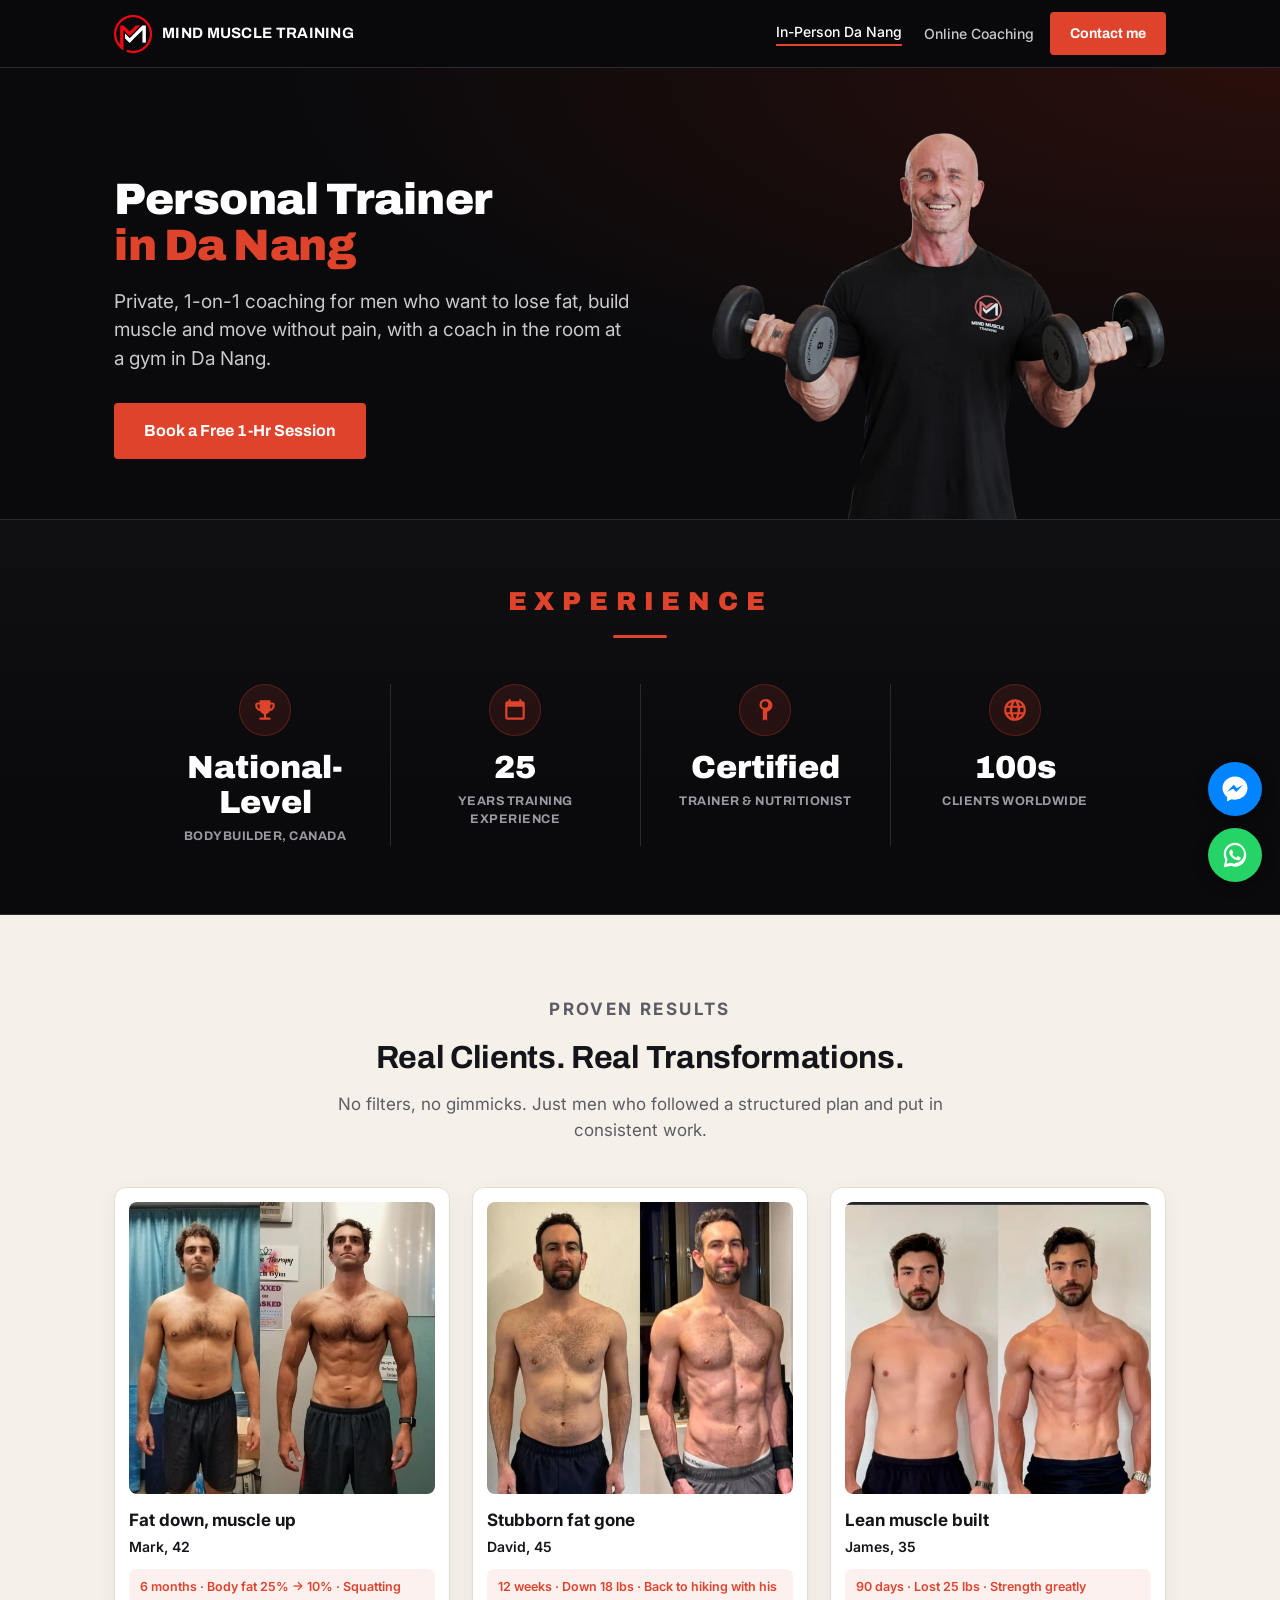
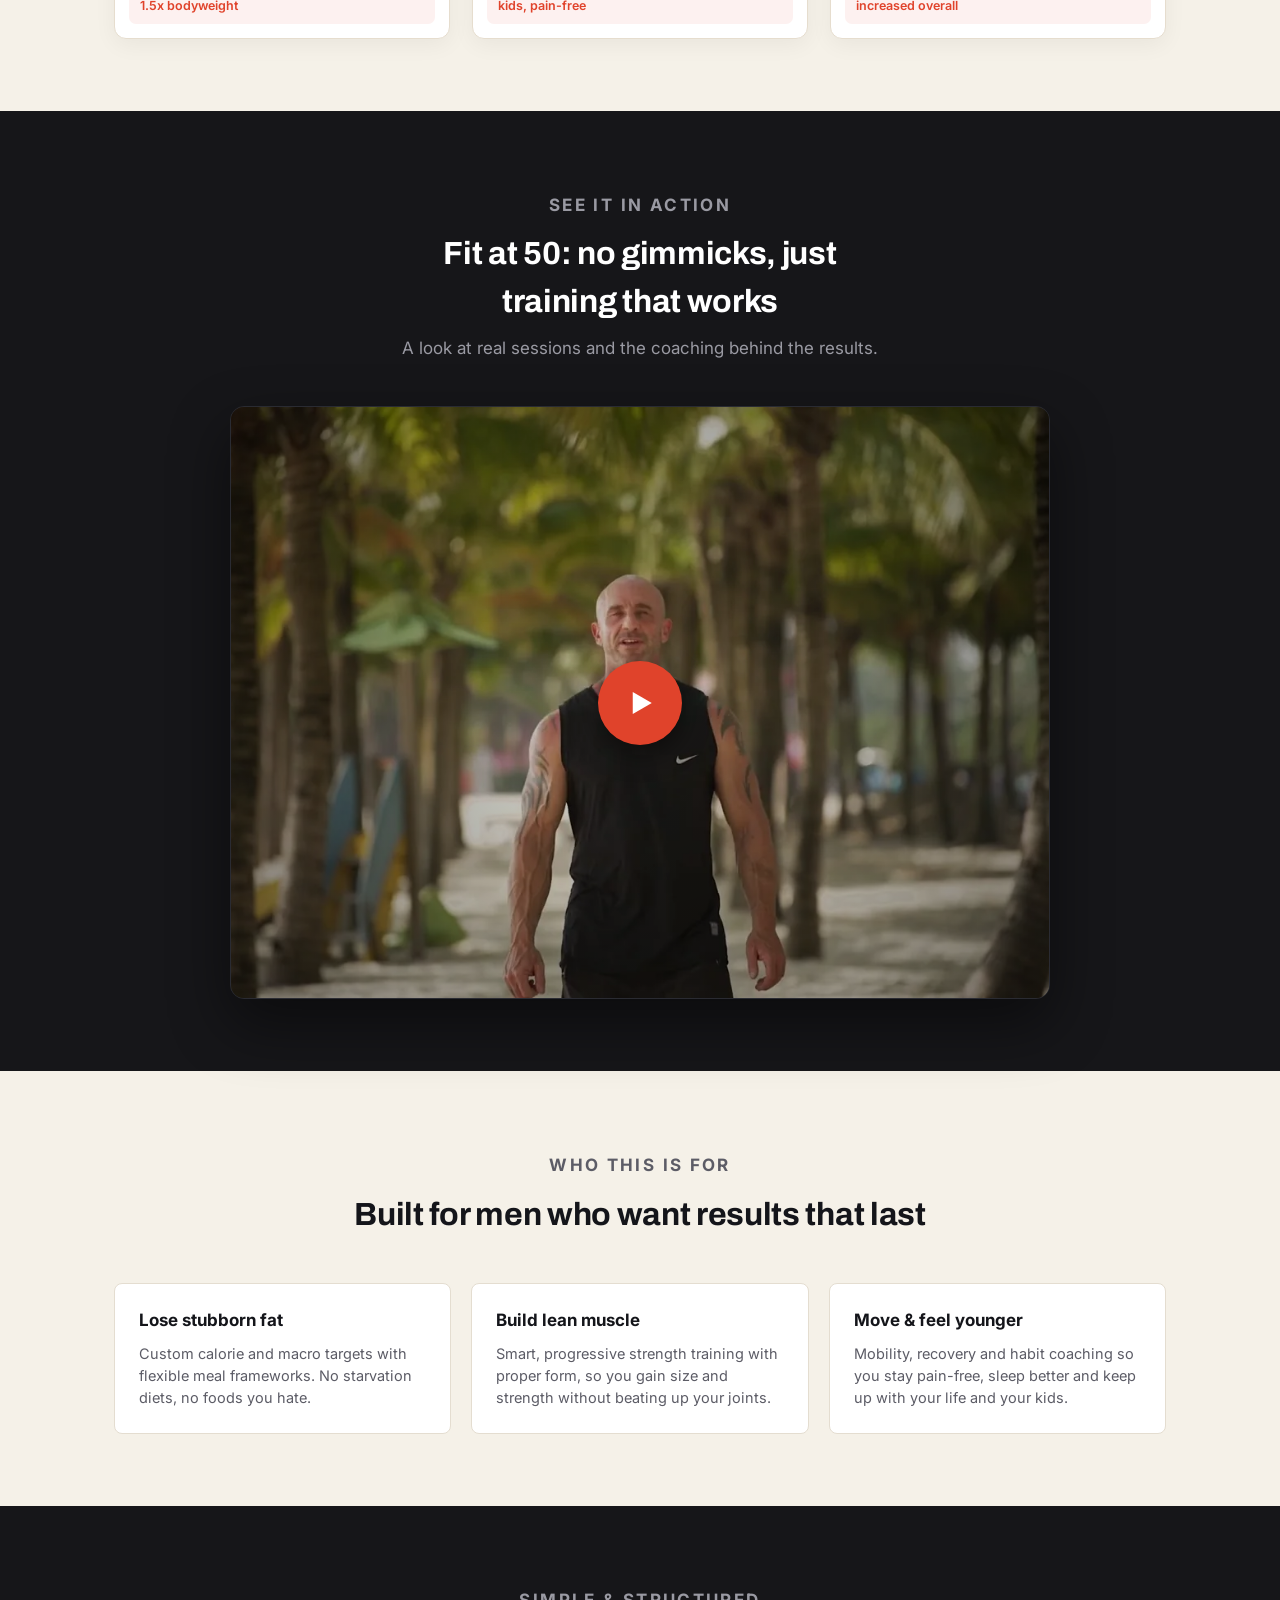
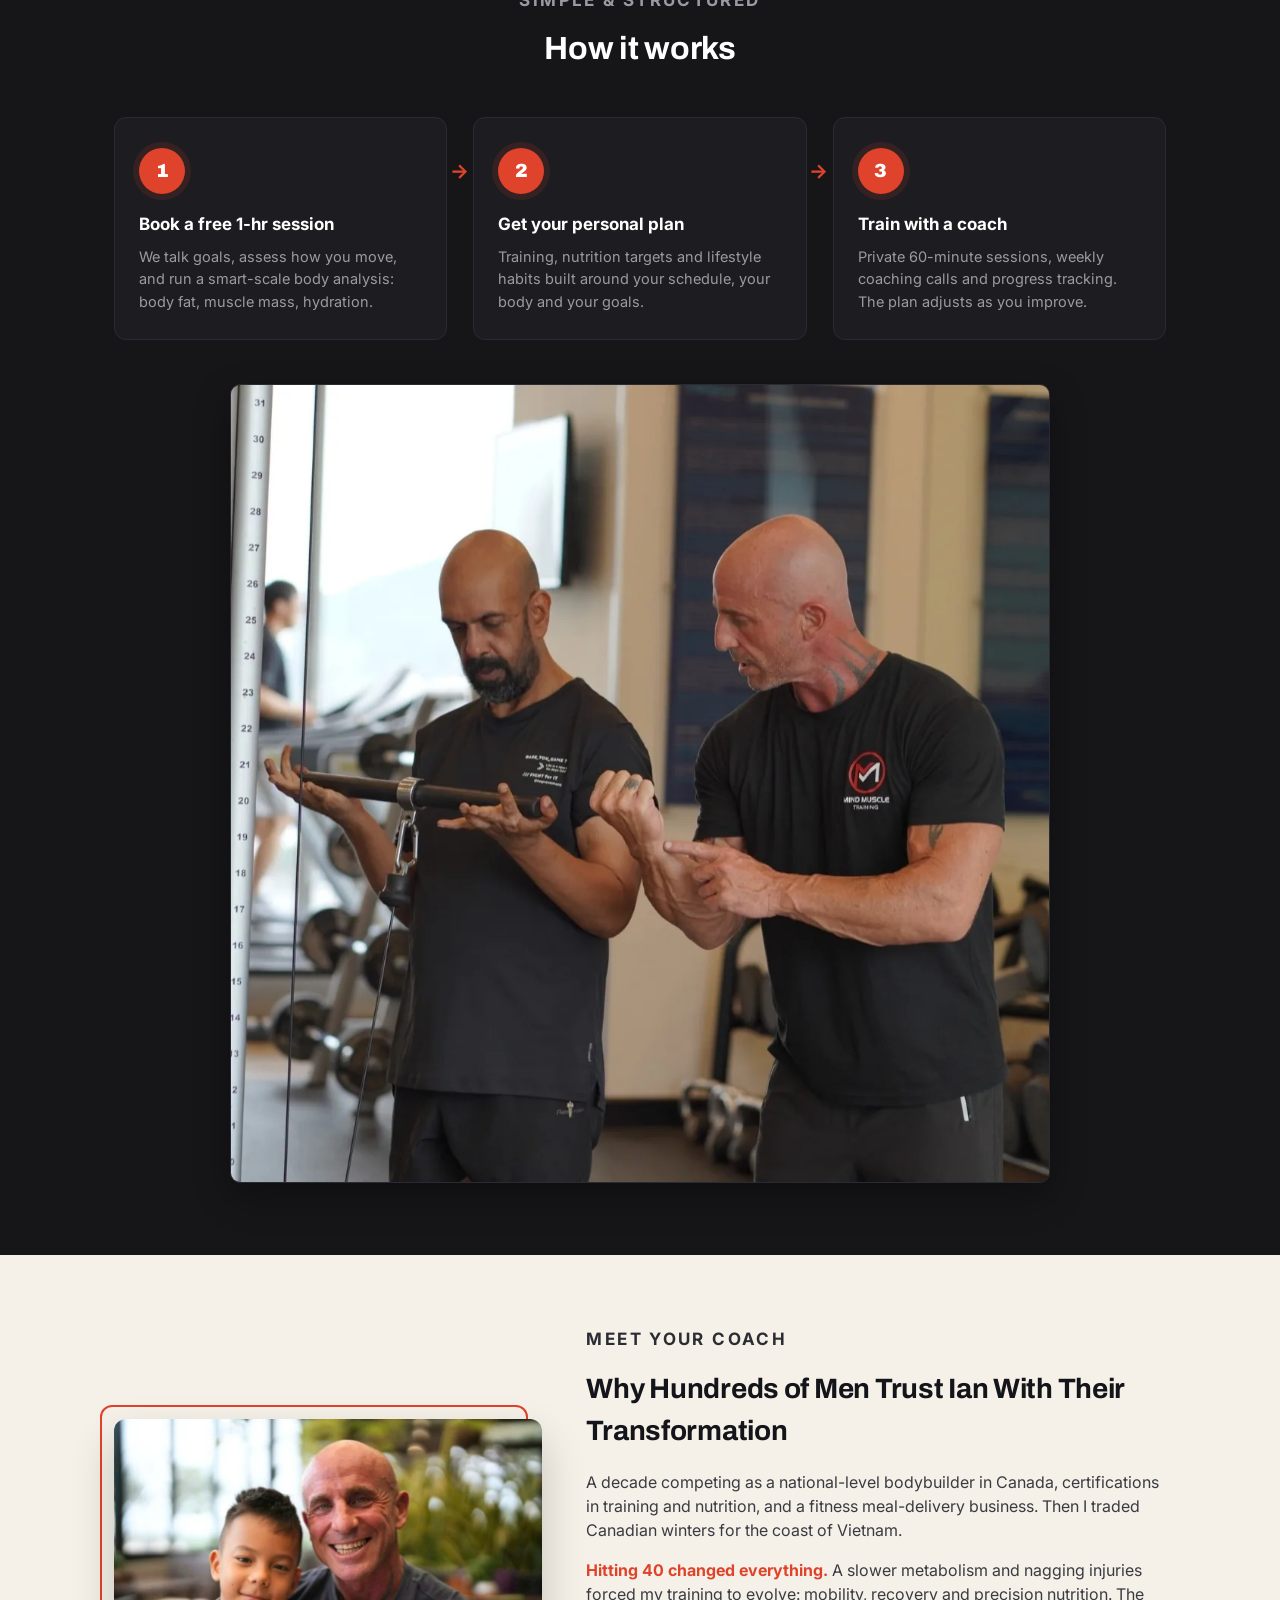
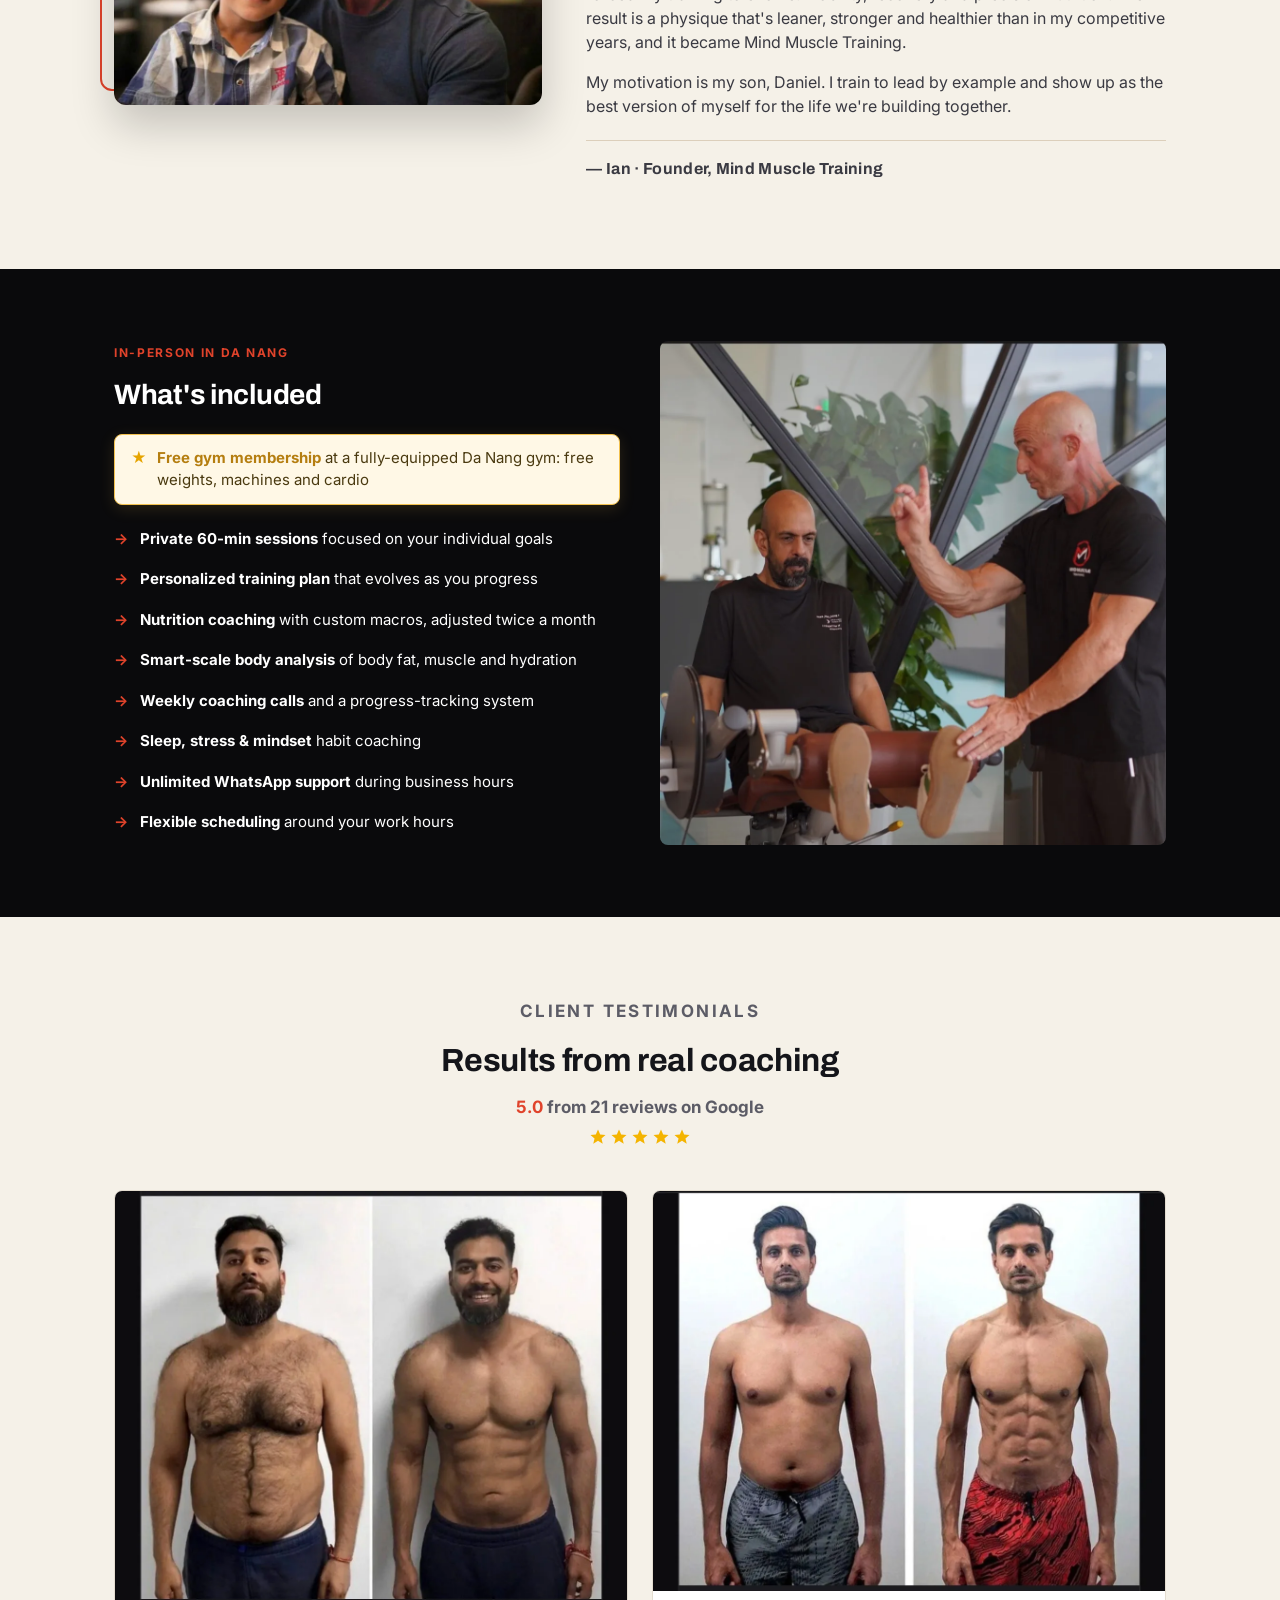
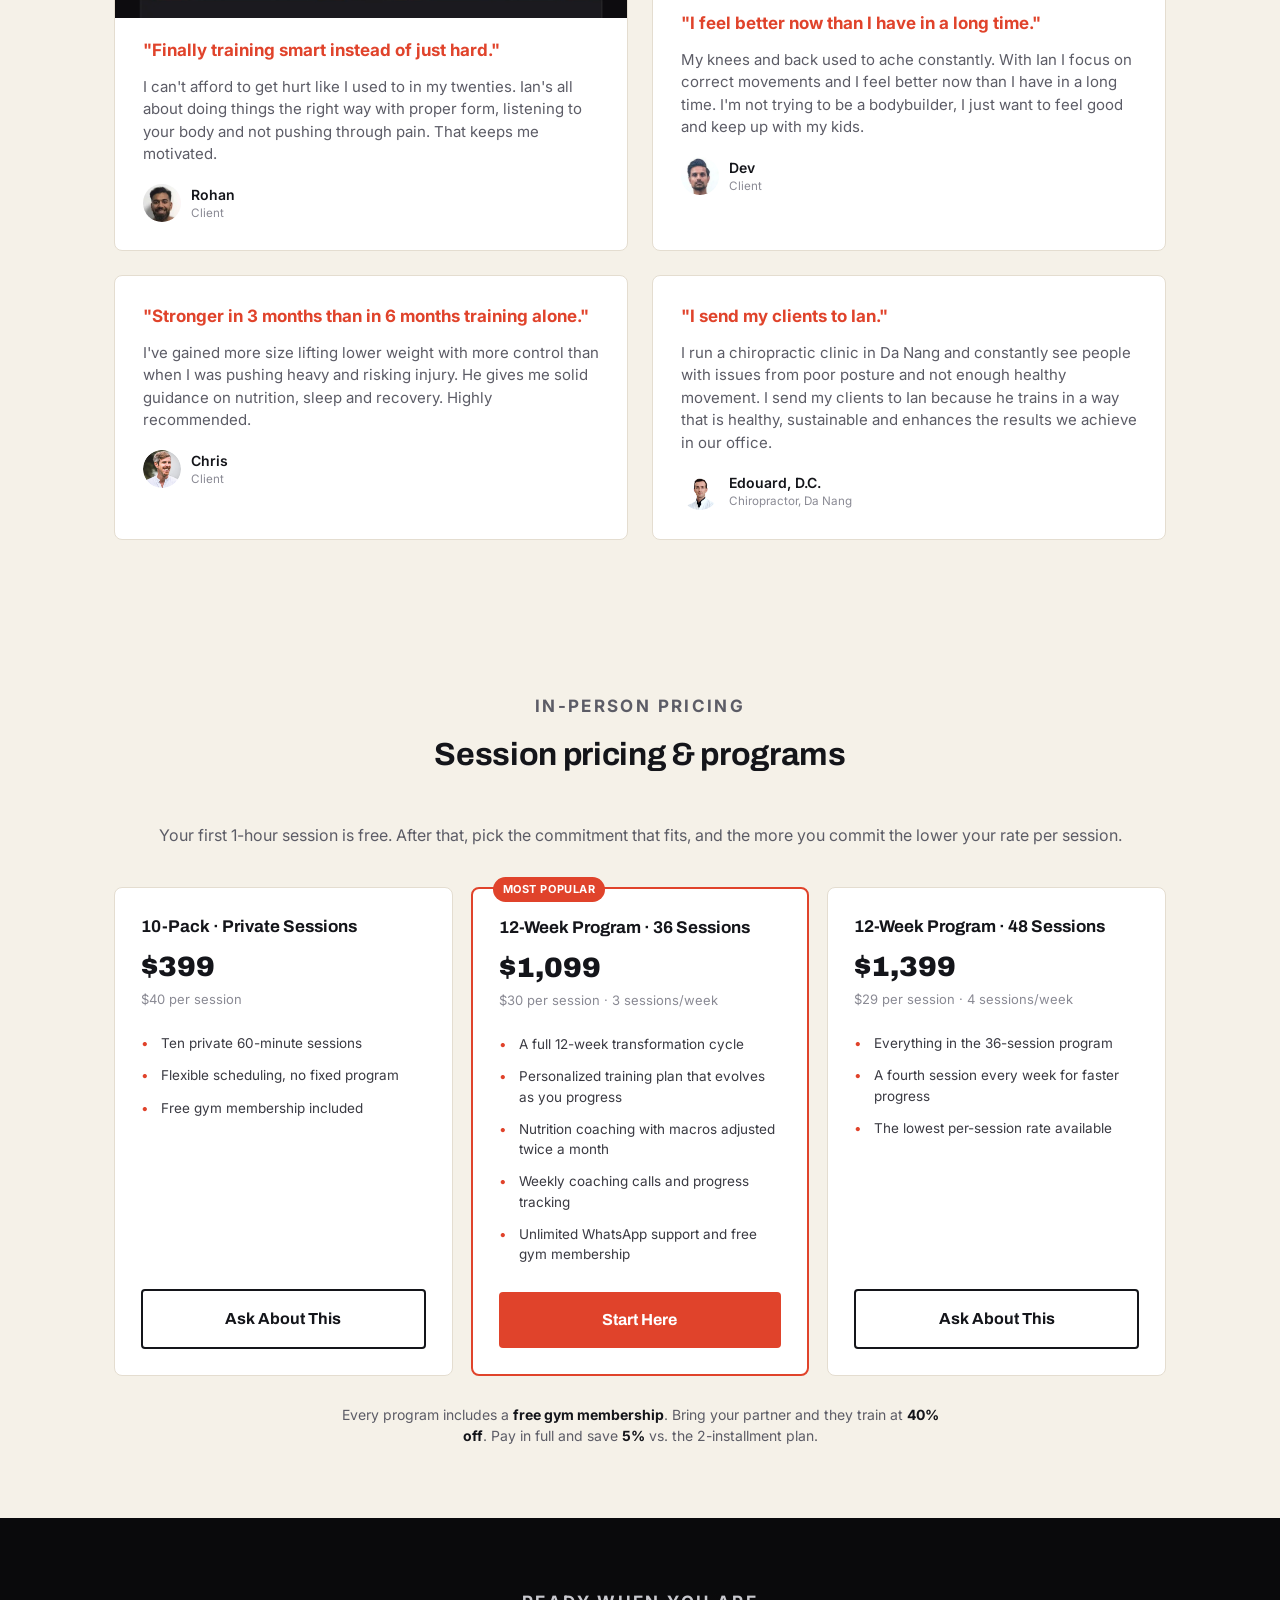
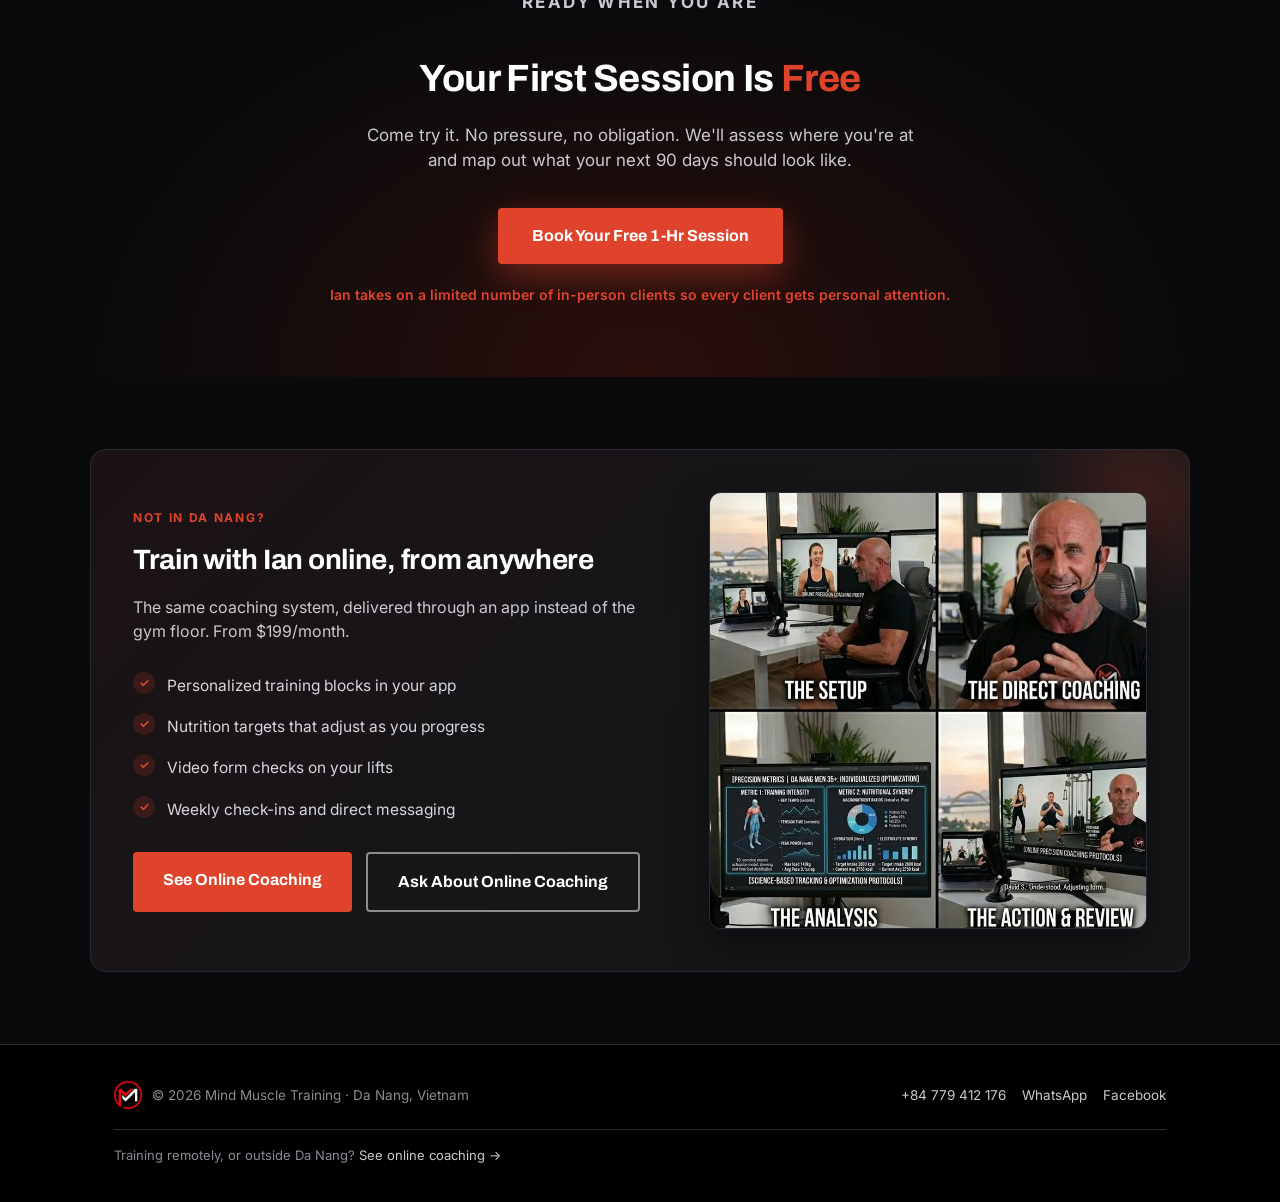
==== commit f5be7f37: "v5" ====
--- a/index.html
+++ b/index.html
@@ -22,7 +22,7 @@
   <link href="https://fonts.googleapis.com/css2?family=Archivo:wght@500;700;900&family=Inter:wght@400;500;600;700&display=swap" rel="stylesheet">
   <!-- Bump ?v= whenever styles.css changes, so browsers don't render new markup
        against a cached old stylesheet. -->
-  <link rel="stylesheet" href="css/styles.css?v=21">
+  <link rel="stylesheet" href="css/styles.css?v=23">
   <script type="application/ld+json">
   {
     "@context": "https://schema.org",
@@ -287,7 +287,6 @@
         <a class="btn btn-primary" href="https://wa.me/84779412176?text=Hi%20Ian%2C%20I%27d%20like%20to%20start%20the%2012-week%2C%2036-session%20program.">Start Here</a>
       </div>
       <div class="price-card">
-        <span class="badge alt">Best value</span>
         <h4>12-Week Program &middot; 48 Sessions</h4>
         <div class="price">$1,399</div>
         <div class="price-sub">$29 per session &middot; 4 sessions/week</div>
@@ -300,6 +299,16 @@
       </div>
     </div>
     <p class="price-fine">Every program includes a <strong>free gym membership</strong>. Bring your partner and they train at <strong>40% off</strong>. Pay in full and save <strong>5%</strong> vs. the 2-installment plan.</p>
+  </div>
+</section>
+
+<section class="final-cta">
+  <div class="container">
+    <p class="eyebrow">Ready when you are</p>
+    <h2>Your First Session Is <span class="hl-free">Free</span></h2>
+    <p>Come try it. No pressure, no obligation. We'll assess where you're at and map out what your next 90 days should look like.</p>
+    <a class="btn btn-primary" href="https://wa.me/84779412176?text=Hi%20Ian%2C%20I%27d%20like%20to%20book%20my%20free%20session.">Book Your Free 1-Hr Session</a>
+    <div class="urgency">Ian takes on a limited number of in-person clients so every client gets personal attention.</div>
   </div>
 </section>
 
@@ -324,45 +333,6 @@
   </div>
 </section>
 
-<section class="final-cta">
-  <div class="container">
-    <p class="eyebrow">Ready when you are</p>
-    <h2>Your First Session Is <span class="hl-free">Free</span></h2>
-    <p>Come try it. No pressure, no obligation. We'll assess where you're at and map out what your next 90 days should look like.</p>
-    <a class="btn btn-primary" href="https://wa.me/84779412176?text=Hi%20Ian%2C%20I%27d%20like%20to%20book%20my%20free%20session.">Book Your Free 1-Hr Session</a>
-    <div class="urgency">Ian takes on a limited number of in-person clients so every client gets personal attention.</div>
-  </div>
-</section>
-
-<section class="contact" id="contact">
-  <div class="container">
-    <div class="section-head">
-      <p class="eyebrow">Get in touch</p>
-      <h2>Have a Question First?</h2>
-      <p>Not ready to book just yet? Send a message and Ian will get back to you personally &mdash; usually within a day.</p>
-    </div>
-    <form class="contact-form" id="contact-form" novalidate>
-      <div class="field">
-        <label for="cf-name">Your name</label>
-        <input type="text" id="cf-name" name="name" autocomplete="name" placeholder="e.g. John Smith" maxlength="100" required>
-      </div>
-      <div class="field">
-        <label for="cf-contact">Your email or WhatsApp</label>
-        <input type="text" id="cf-contact" name="contact" autocomplete="email" placeholder="you@email.com  or  +84 …" maxlength="150" required>
-      </div>
-      <div class="field">
-        <label for="cf-message">Your message</label>
-        <textarea id="cf-message" name="message" rows="5" placeholder="What are your goals? Any questions about training in Da Nang?" maxlength="5000" required></textarea>
-      </div>
-      <!-- Honeypot: hidden from people, bots tend to fill it. Real submissions leave it empty. -->
-      <input type="text" name="company" class="cf-hp" tabindex="-1" autocomplete="off" aria-hidden="true">
-      <button type="submit" class="btn btn-primary" id="cf-submit">Send Message</button>
-      <p class="cf-status" id="cf-status" role="status" aria-live="polite"></p>
-      <p class="cf-alt">Prefer to chat now? <a href="https://wa.me/84779412176?text=Hi%20Ian%2C%20I%20have%20a%20question.">Message on WhatsApp &rarr;</a></p>
-    </form>
-  </div>
-</section>
-
 <footer class="site-footer">
   <div class="container">
     <div class="footer-brand">
@@ -379,8 +349,8 @@
 </footer>
 
 <div class="float-stack">
-  <a class="float-btn float-fb" href="https://www.facebook.com/people/Da-Nang-Personal-Trainer-Mind-Muscle-Fitness/61567277245943/" target="_blank" rel="noopener" aria-label="Facebook page">
-    <svg viewBox="0 0 24 24" aria-hidden="true"><path d="M13.5 21v-8.2h2.75l.41-3.2H13.5V7.55c0-.93.26-1.56 1.59-1.56h1.7V3.13c-.29-.04-1.3-.13-2.48-.13-2.45 0-4.13 1.5-4.13 4.25v2.37H7.42v3.2h2.76V21h3.32z"/></svg>
+  <a class="float-btn float-messenger" href="https://m.me/61567277245943" target="_blank" rel="noopener" aria-label="Message us on Messenger">
+    <svg viewBox="0 0 24 24" aria-hidden="true"><path d="M12 2C6.48 2 2 6.15 2 11.25c0 2.9 1.44 5.49 3.7 7.19V22l3.38-1.86c.9.25 1.87.38 2.92.38 5.52 0 10-4.15 10-9.27C22 6.15 17.52 2 12 2zm1.02 12.48l-2.55-2.72-4.98 2.72 5.48-5.82 2.61 2.72 4.92-2.72-5.48 5.82z"/></svg>
   </a>
   <a class="float-btn float-wa" href="https://wa.me/84779412176?text=Hi%20Ian%2C%20I%27d%20like%20to%20book%20a%20free%201-hour%20session." aria-label="Chat on WhatsApp">
     <svg viewBox="0 0 32 32" aria-hidden="true"><path d="M16 3C9.4 3 4 8.4 4 15c0 2.1.6 4.2 1.6 6L4 29l8.2-1.5c1.2.6 2.5.9 3.8.9 6.6 0 12-5.4 12-12S22.6 3 16 3zm0 22.4c-1.2 0-2.4-.3-3.5-.8l-.6-.3-4.9.9 1-4.7-.3-.6c-.9-1.5-1.3-3.2-1.3-4.9 0-5.3 4.3-9.6 9.6-9.6s9.6 4.3 9.6 9.6-4.3 9.4-9.6 9.4zm5.3-7.2c-.3-.1-1.7-.8-2-.9-.3-.1-.5-.1-.7.1-.2.3-.8.9-.9 1.1-.2.2-.3.2-.6.1-.3-.1-1.2-.4-2.3-1.4-.9-.8-1.4-1.7-1.6-2-.2-.3 0-.4.1-.6l.4-.5c.1-.2.2-.3.3-.5.1-.2 0-.4 0-.5s-.7-1.6-.9-2.2c-.2-.6-.5-.5-.7-.5h-.6c-.2 0-.5.1-.8.4-.3.3-1 1-1 2.5s1.1 2.9 1.2 3.1c.1.2 2.1 3.2 5.1 4.5.7.3 1.3.5 1.7.6.7.2 1.4.2 1.9.1.6-.1 1.7-.7 2-1.4.2-.7.2-1.3.2-1.4-.1-.1-.3-.2-.6-.3z"/></svg>
@@ -402,63 +372,6 @@
 </script>
 
 <script>
-(function () {
-  var form = document.getElementById('contact-form');
-  if (!form) return;
-  var status = document.getElementById('cf-status');
-  var submit = document.getElementById('cf-submit');
-
-  form.addEventListener('submit', function (e) {
-    e.preventDefault();
-    status.className = 'cf-status';
-    status.textContent = '';
-
-    var payload = {
-      name: form.name.value.trim(),
-      contact: form.contact.value.trim(),
-      message: form.message.value.trim(),
-      company: form.company.value            // honeypot
-    };
-
-    if (!payload.name || !payload.contact || !payload.message) {
-      status.className = 'cf-status err';
-      status.textContent = 'Please fill in all three fields.';
-      return;
-    }
-
-    var label = submit.textContent;
-    submit.disabled = true;
-    submit.textContent = 'Sending…';
-
-    fetch('/api/contact', {
-      method: 'POST',
-      headers: { 'Content-Type': 'application/json' },
-      body: JSON.stringify(payload)
-    })
-      .then(function (r) { return r.json().catch(function () { return {}; }).then(function (b) { return { ok: r.ok, body: b }; }); })
-      .then(function (res) {
-        if (res.ok) {
-          form.reset();
-          status.className = 'cf-status ok';
-          status.textContent = 'Thanks — your message is on its way. Ian will get back to you soon.';
-        } else {
-          status.className = 'cf-status err';
-          status.textContent = (res.body && res.body.error) || 'Something went wrong. Please try WhatsApp instead.';
-        }
-      })
-      .catch(function () {
-        status.className = 'cf-status err';
-        status.textContent = 'Network error — please try WhatsApp instead.';
-      })
-      .finally(function () {
-        submit.disabled = false;
-        submit.textContent = label;
-      });
-  });
-})();
-</script>
-
-<script>
 /* UI polish: sticky-header shadow on scroll + scroll-reveal entrances */
 (function () {
   var header = document.querySelector('.site-header');
@@ -474,7 +387,7 @@
   var reduce = window.matchMedia('(prefers-reduced-motion: reduce)').matches;
   if (reduce || !('IntersectionObserver' in window)) return; // everything stays visible
 
-  var sel = '.section-head, .experience .stat, .ba-card, .who-card, .how-card, .price-card, .video-wrap, .contact-form';
+  var sel = '.section-head, .experience .stat, .ba-card, .who-card, .how-card, .price-card, .video-wrap';
   var els = Array.prototype.slice.call(document.querySelectorAll(sel));
   els.forEach(function (el) {
     el.classList.add('reveal');
--- a/css/styles.css
+++ b/css/styles.css
@@ -441,7 +441,7 @@
 .float-btn:hover { transform: translateY(-2px); filter: brightness(1.06); }
 .float-btn svg { width: 30px; height: 30px; fill: #fff; }
 .float-contact { background: var(--red); }
-.float-fb { background: #1877f2; }
+.float-messenger { background: #0084ff; }
 .float-wa { background: #25d366; }
 
 
@@ -694,3 +694,7 @@
   .float-btn { width: 43px; height: 43px; }
   .float-btn svg { width: 24px; height: 24px; }
 }
+
+/* Contact form demoted to a quiet secondary option — small lede, no big heading */
+.cf-lede { max-width: 560px; margin: 0 auto 22px; text-align: center; color: var(--muted); font-size: 14.5px; }
+.cf-trust { max-width: 560px; margin: -10px auto 22px; text-align: center; color: var(--muted); font-size: 13px; }
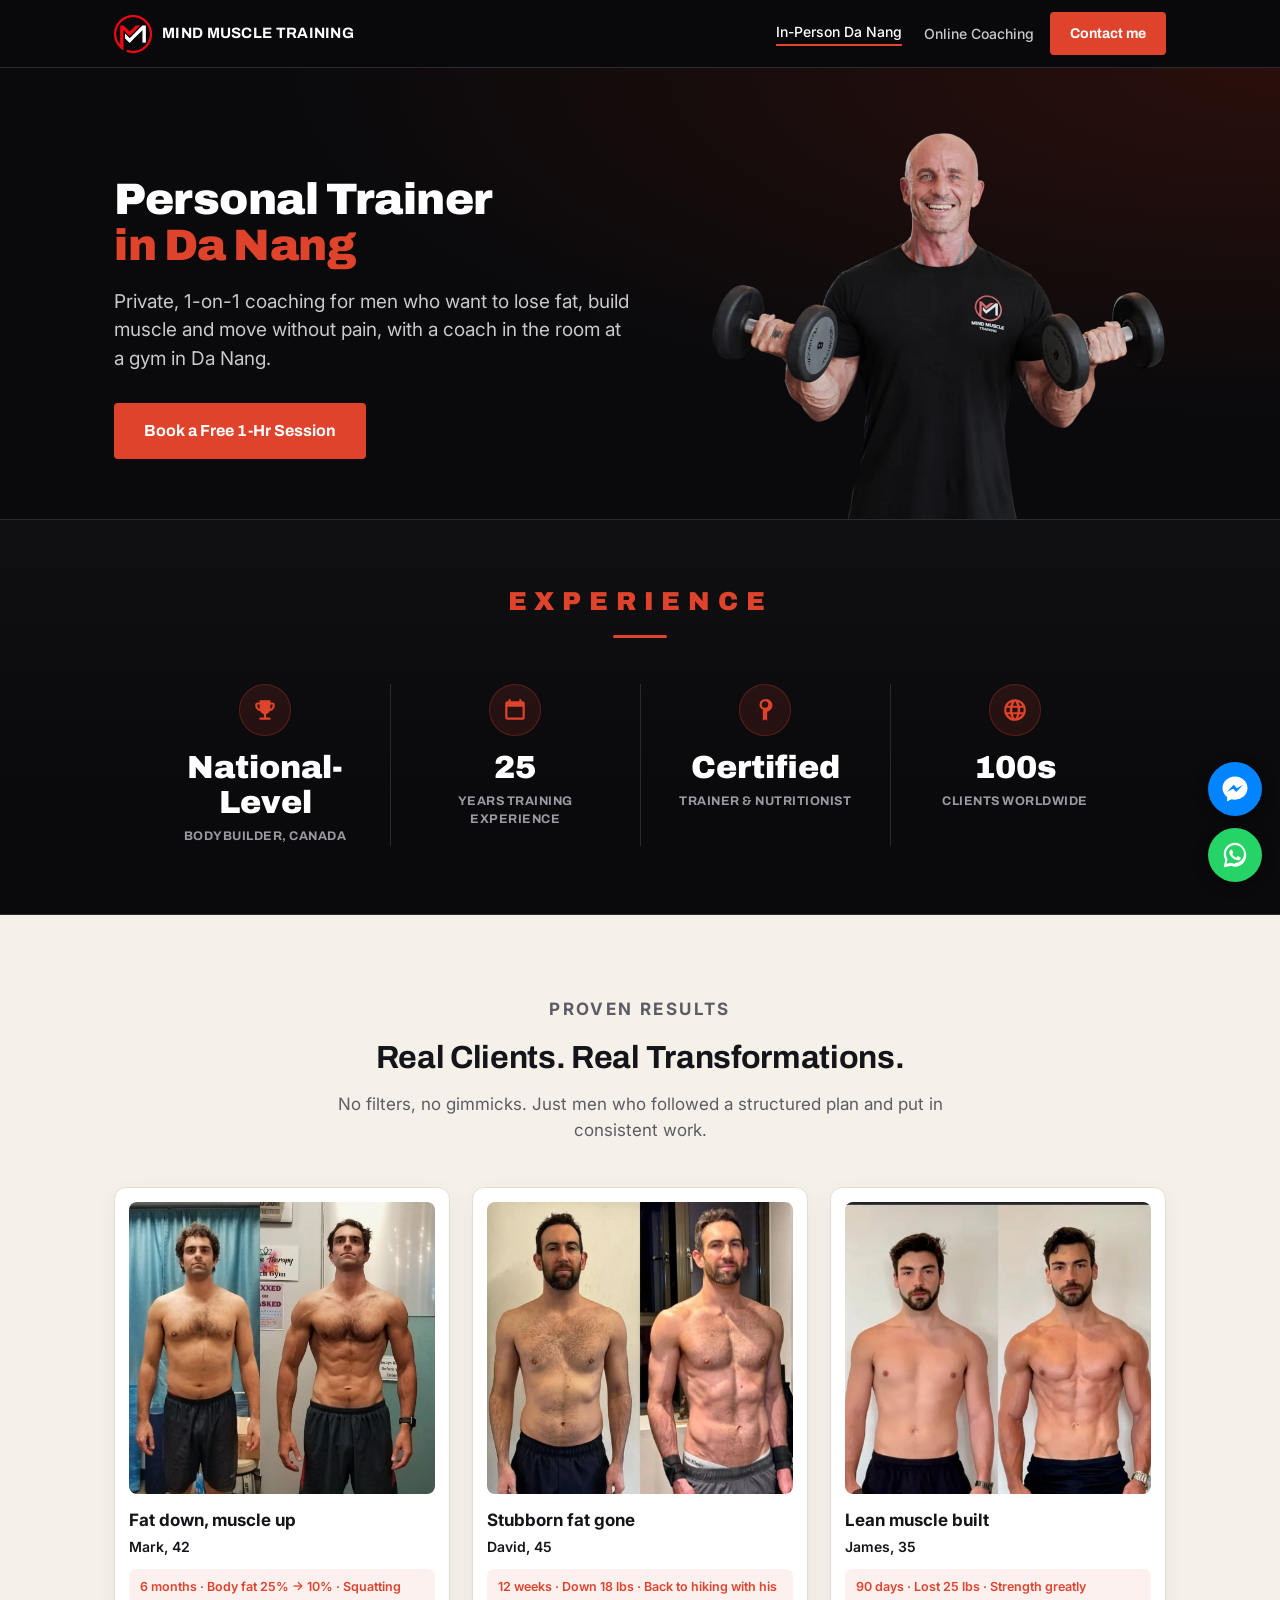
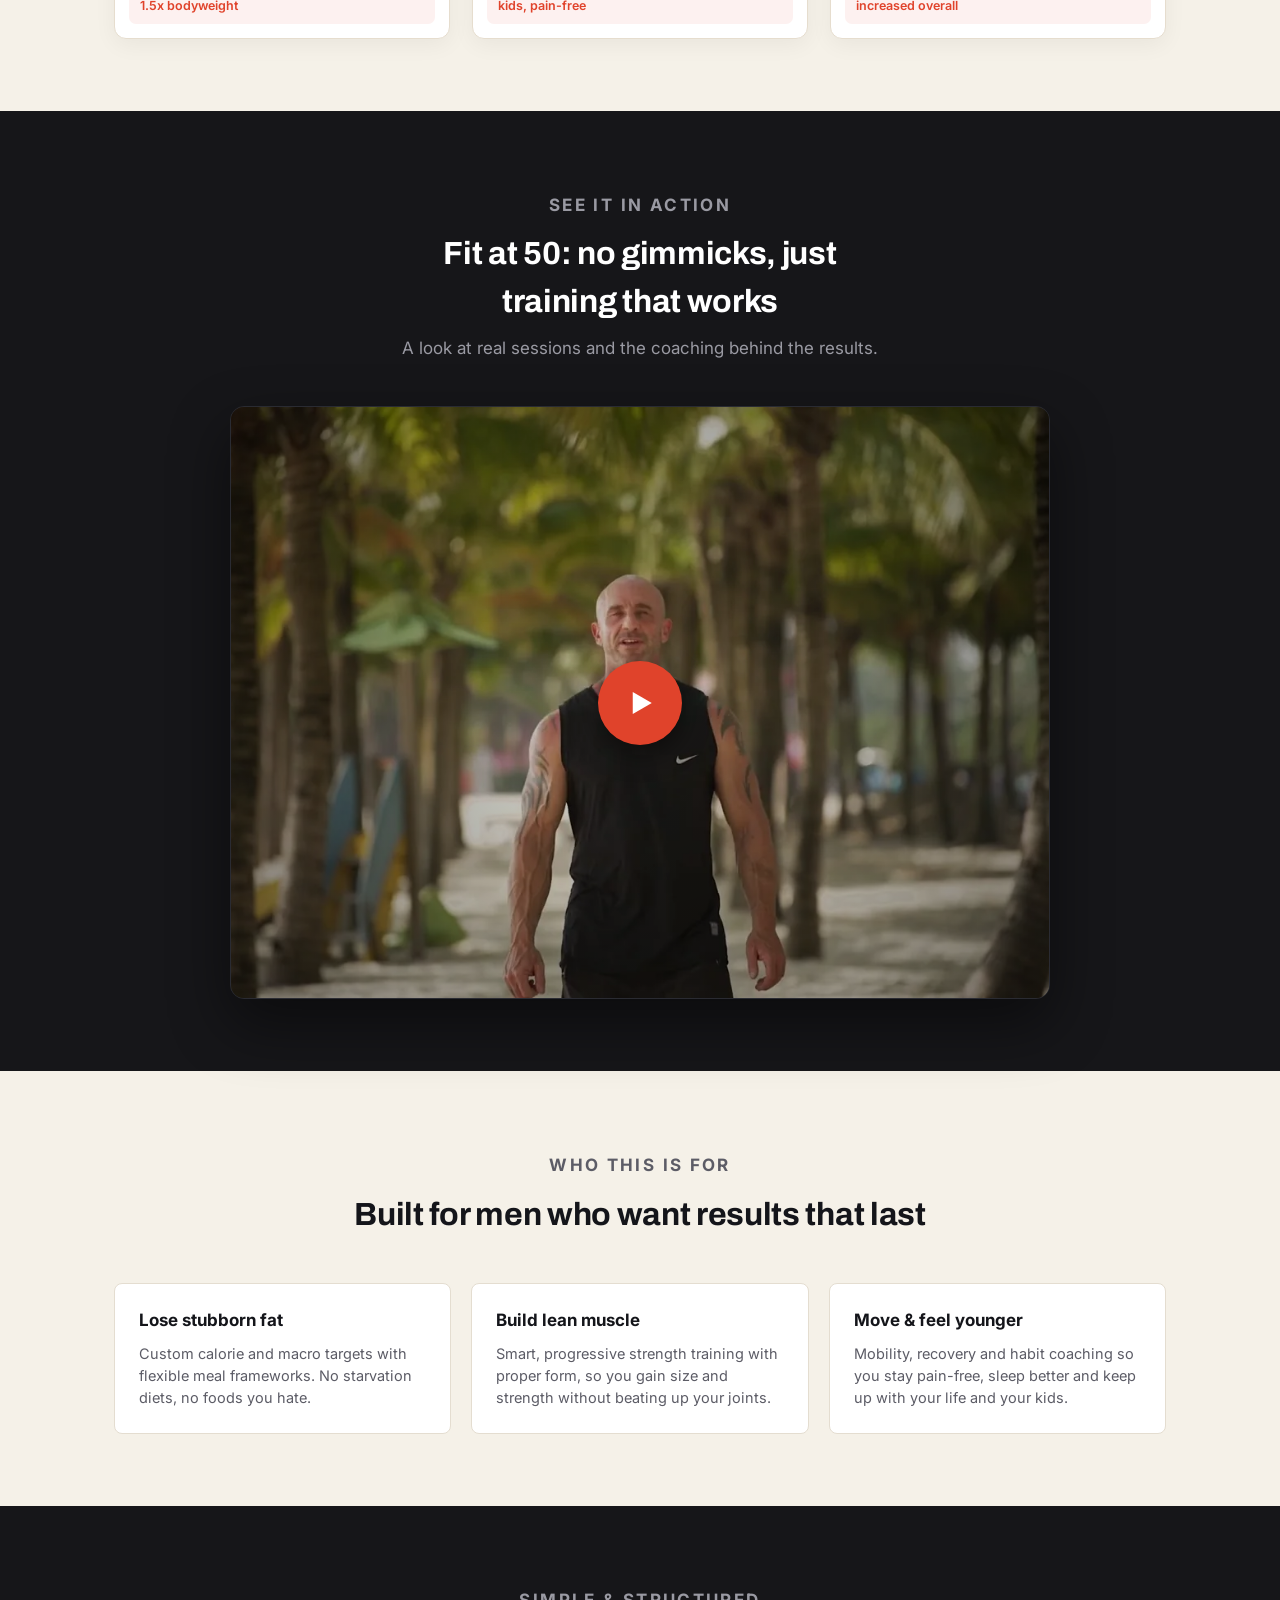
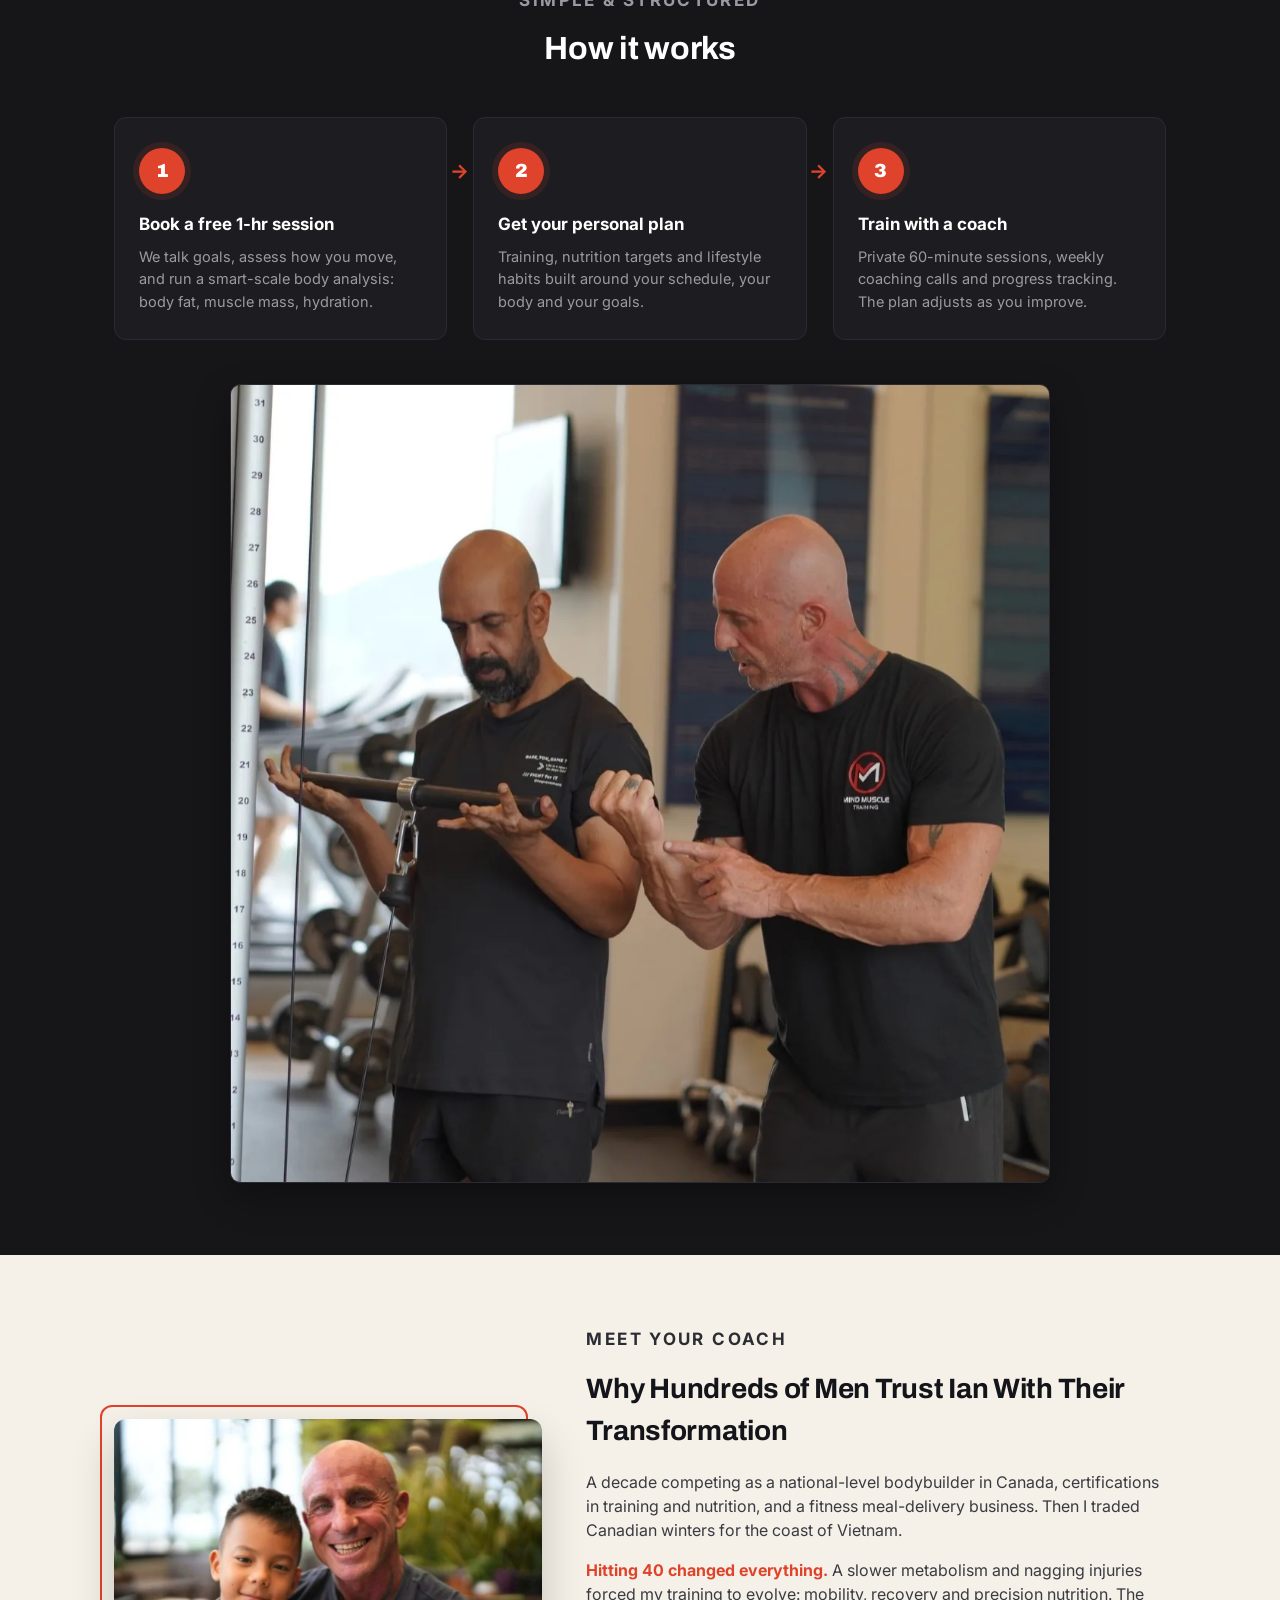
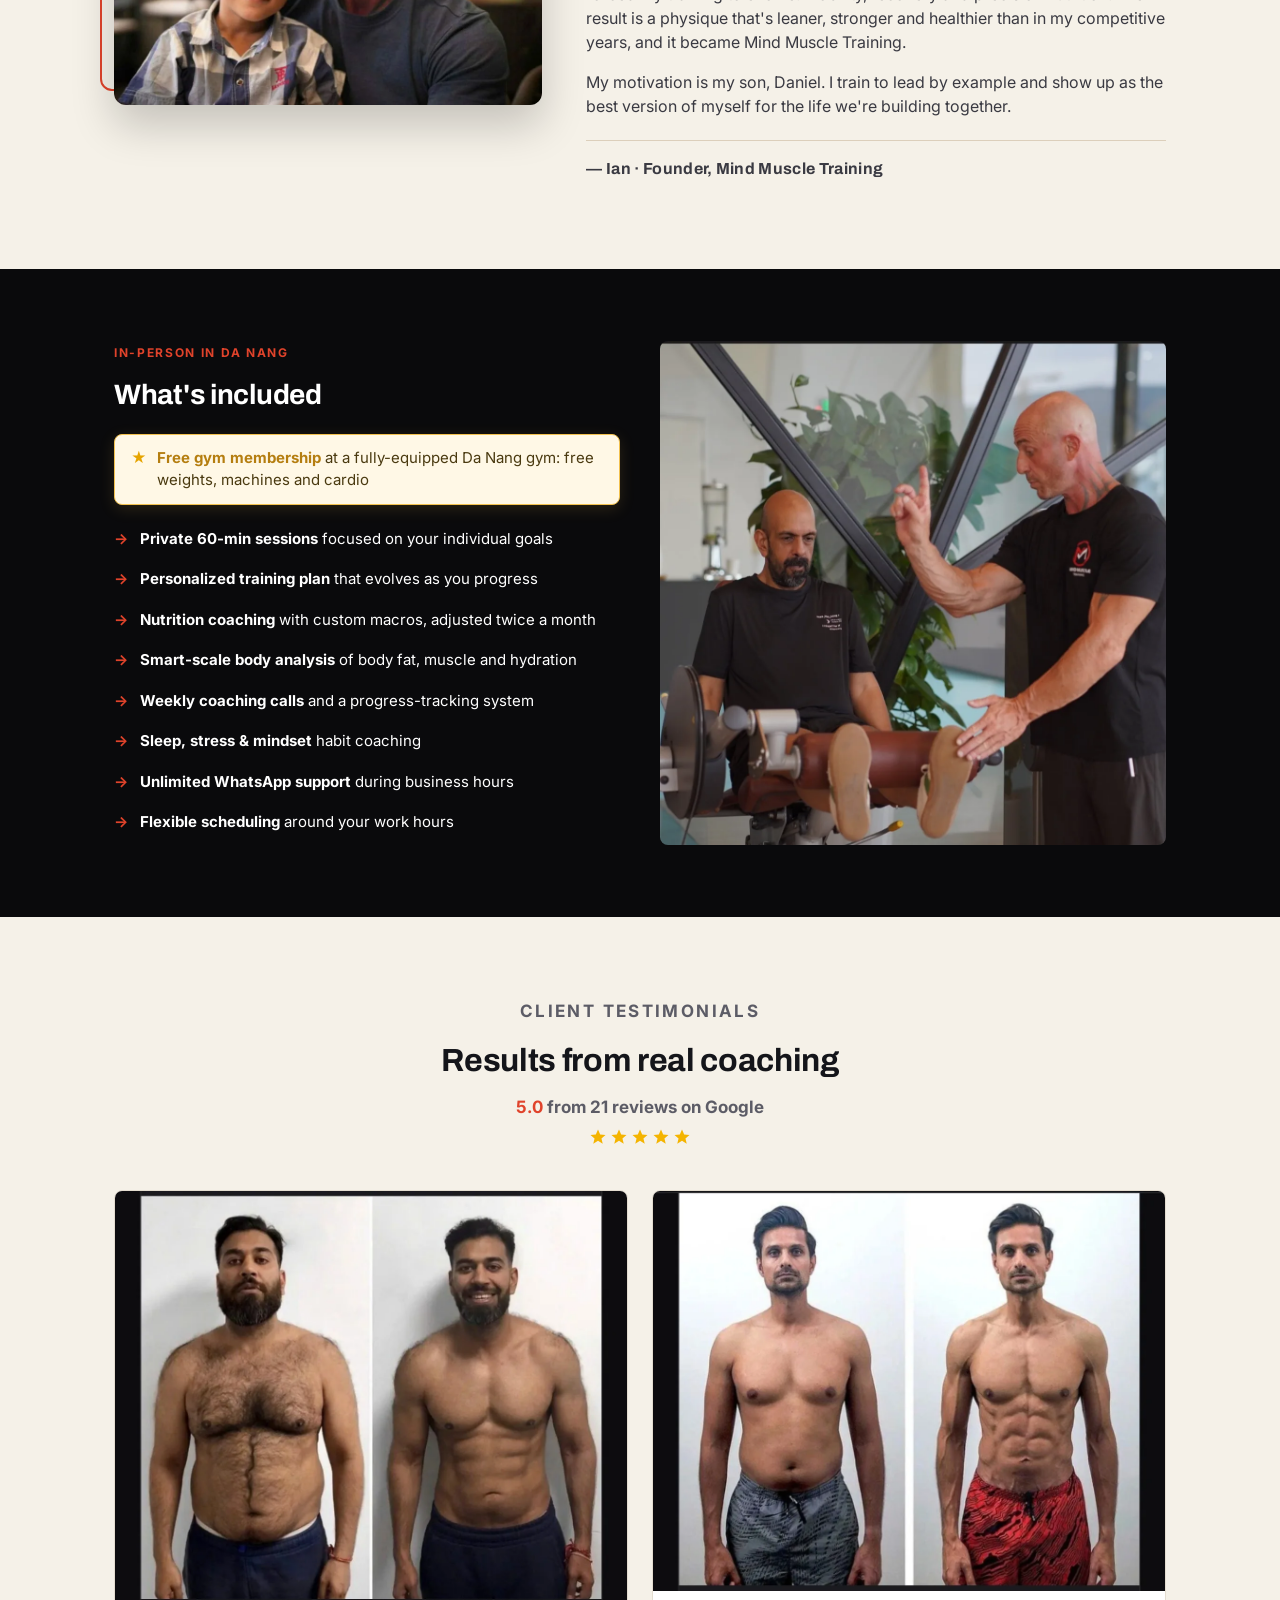
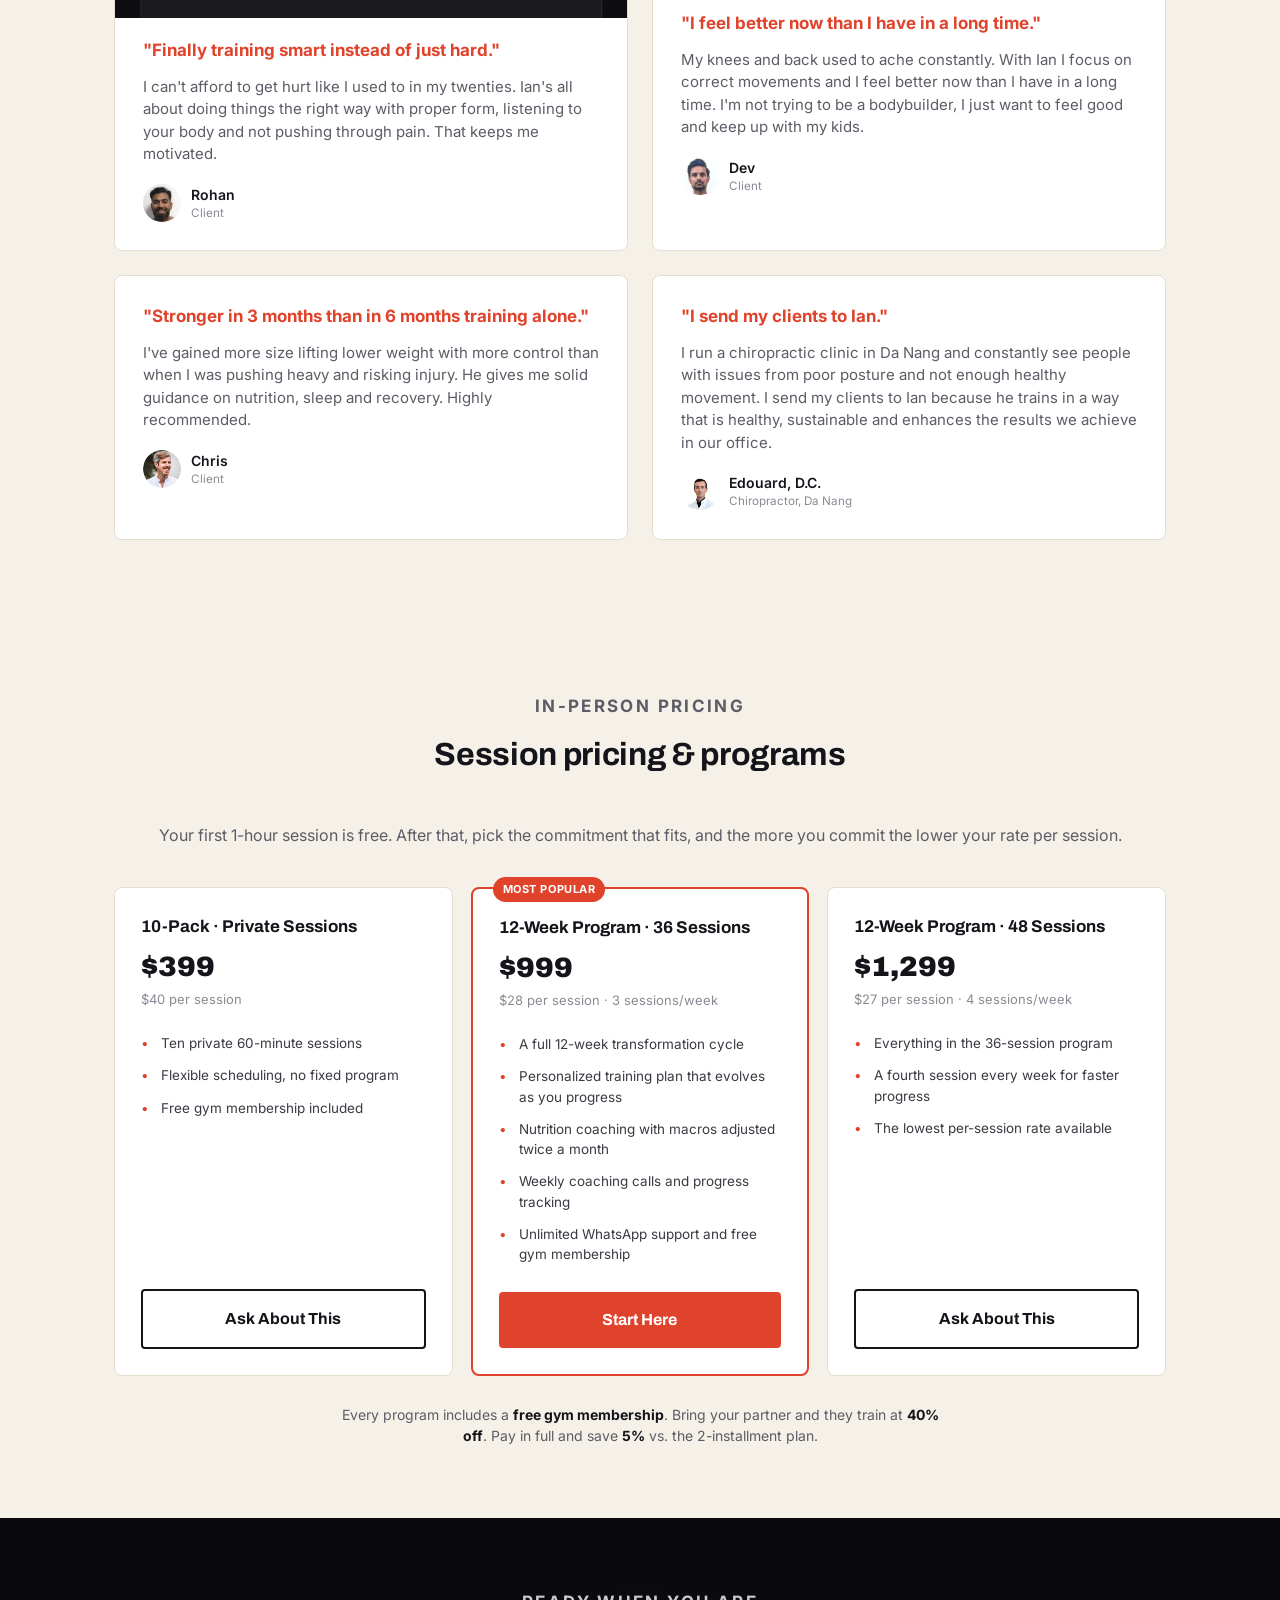
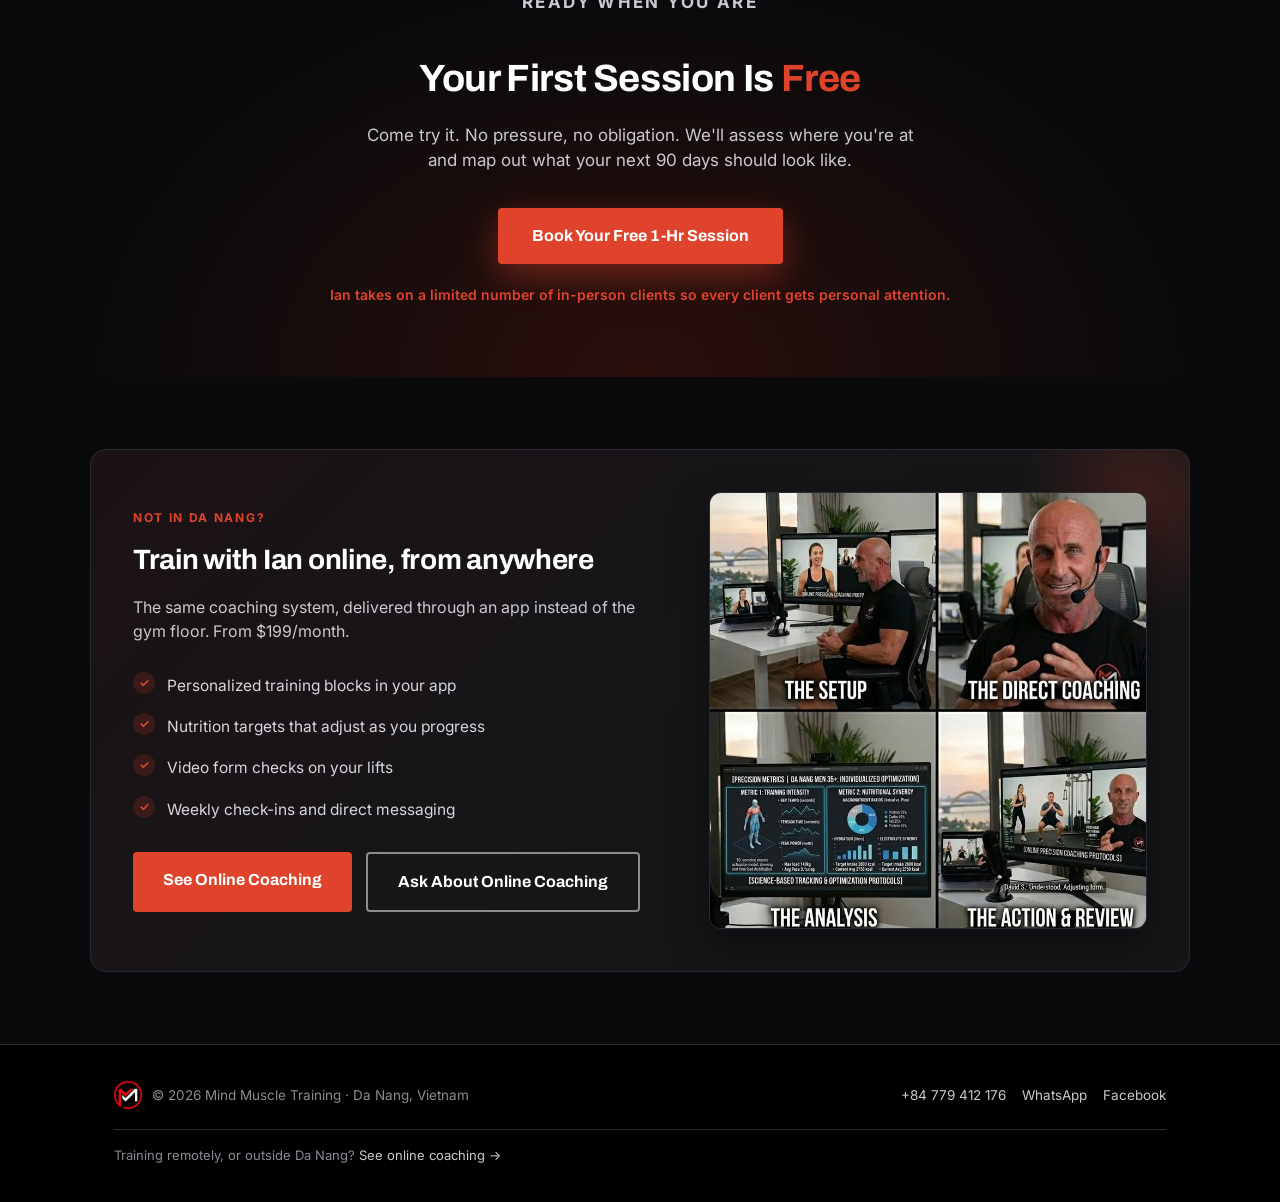
==== commit 8eb58756: "v5" ====
--- a/index.html
+++ b/index.html
@@ -275,8 +275,8 @@
       <div class="price-card featured">
         <span class="badge">Most popular</span>
         <h4>12-Week Program &middot; 36 Sessions</h4>
-        <div class="price">$1,099</div>
-        <div class="price-sub">$30 per session &middot; 3 sessions/week</div>
+        <div class="price">$999</div>
+        <div class="price-sub">$28 per session &middot; 3 sessions/week</div>
         <ul>
           <li>A full 12-week transformation cycle</li>
           <li>Personalized training plan that evolves as you progress</li>
@@ -288,8 +288,8 @@
       </div>
       <div class="price-card">
         <h4>12-Week Program &middot; 48 Sessions</h4>
-        <div class="price">$1,399</div>
-        <div class="price-sub">$29 per session &middot; 4 sessions/week</div>
+        <div class="price">$1,299</div>
+        <div class="price-sub">$27 per session &middot; 4 sessions/week</div>
         <ul>
           <li>Everything in the 36-session program</li>
           <li>A fourth session every week for faster progress</li>
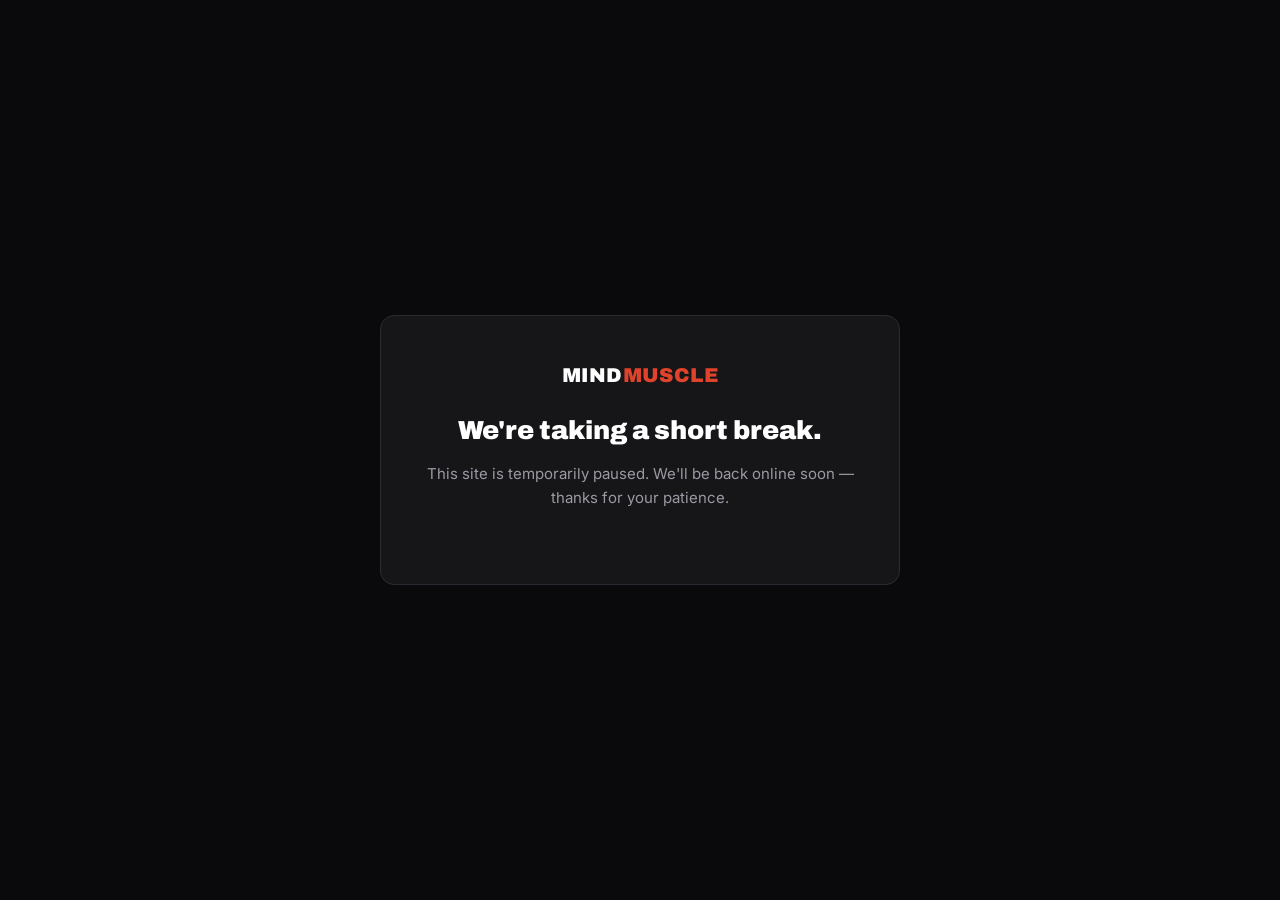
==== commit 3c94efa8: "Change Temporary Page" ====
--- a/index.html
+++ b/index.html
@@ -1,411 +1,54 @@
 <!doctype html>
 <html lang="en">
 <head>
-  <meta charset="utf-8">
-  <meta name="viewport" content="width=device-width, initial-scale=1">
-  <title>Personal Trainer in Da Nang | Mind Muscle Training</title>
-  <meta name="description" content="Private personal training in Da Nang for men over 35. Free first 1-hour session, smart-scale body analysis, free gym membership and a program built around your goals.">
-  <meta property="og:type" content="website">
-  <meta property="og:url" content="https://www.personaltrainerdanang.com/">
-  <meta property="og:title" content="Personal Trainer in Da Nang | Mind Muscle Training">
-  <meta property="og:description" content="Private 1-on-1 personal training in Da Nang for men over 35. Free first 1-hour session, smart-scale body analysis and a program built around your goals.">
-  <meta property="og:image" content="https://www.personaltrainerdanang.com/assets/img/og-image.jpg">
-  <meta property="og:image:width" content="1200">
-  <meta property="og:image:height" content="630">
-  <meta name="twitter:card" content="summary_large_image">
-  <meta name="twitter:title" content="Personal Trainer in Da Nang | Mind Muscle Training">
-  <meta name="twitter:description" content="Private 1-on-1 personal training in Da Nang for men over 35. Free first session.">
-  <meta name="twitter:image" content="https://www.personaltrainerdanang.com/assets/img/og-image.jpg">
-  <link rel="icon" type="image/png" href="assets/img/favicon.png">
-  <link rel="preconnect" href="https://fonts.googleapis.com">
-  <link rel="preconnect" href="https://fonts.gstatic.com" crossorigin>
-  <link href="https://fonts.googleapis.com/css2?family=Archivo:wght@500;700;900&family=Inter:wght@400;500;600;700&display=swap" rel="stylesheet">
-  <!-- Bump ?v= whenever styles.css changes, so browsers don't render new markup
-       against a cached old stylesheet. -->
-  <link rel="stylesheet" href="css/styles.css?v=23">
-  <script type="application/ld+json">
-  {
-    "@context": "https://schema.org",
-    "@type": "LocalBusiness",
-    "name": "Mind Muscle Training",
-    "description": "Private personal training in Da Nang for men over 35. Free first 1-hour session and smart-scale body composition analysis.",
-    "telephone": "+84779412176",
-    "address": { "@type": "PostalAddress", "addressLocality": "Da Nang", "addressCountry": "VN" },
-    "priceRange": "$399-$1,399",
-    "founder": { "@type": "Person", "name": "Ian", "jobTitle": "Personal Trainer" }
+<meta charset="utf-8">
+<meta name="viewport" content="width=device-width, initial-scale=1">
+<title>Personal Trainer in Da Nang | Mind Muscle Training</title>
+<meta name="robots" content="noindex">
+<link rel="icon" type="image/png" href="assets/img/favicon.png">
+<link rel="preconnect" href="https://fonts.googleapis.com">
+<link rel="preconnect" href="https://fonts.gstatic.com" crossorigin>
+<link href="https://fonts.googleapis.com/css2?family=Archivo:wght@700;900&family=Inter:wght@400;500&display=swap" rel="stylesheet">
+<style>
+  :root {
+    --bg: #0a0a0c;
+    --panel: #161619;
+    --muted: #9a9aa3;
+    --red: #e0432b;
+    --line: #2a2b32;
   }
-  </script>
+  * { box-sizing: border-box; }
+  body {
+    margin: 0; min-height: 100vh; background: var(--bg); color: #fff;
+    font-family: 'Inter', sans-serif;
+    display: flex; align-items: center; justify-content: center; padding: 24px;
+  }
+  .card {
+    max-width: 520px; text-align: center; padding: 48px 36px;
+    background: var(--panel); border: 1px solid var(--line); border-radius: 14px;
+  }
+  .brand {
+    font-family: 'Archivo', sans-serif; font-weight: 900; font-size: 20px;
+    letter-spacing: .02em; margin-bottom: 28px;
+  }
+  .brand span { color: var(--red); }
+  h1 {
+    font-family: 'Archivo', sans-serif; font-weight: 900; font-size: 26px;
+    line-height: 1.3; margin: 0 0 14px;
+  }
+  p { color: var(--muted); font-size: 15px; line-height: 1.6; margin: 0 0 26px; }
+  a.btn {
+    display: inline-block; background: var(--red); color: #fff; text-decoration: none;
+    font-weight: 600; font-size: 15px; padding: 13px 26px; border-radius: 4px;
+  }
+  a.btn:hover { background: #c23620; }
+</style>
 </head>
 <body>
-
-<header class="site-header">
-  <div class="container">
-    <a class="brand" href="index.html">
-      <img src="assets/img/logo-mark.webp" alt="Mind Muscle Training logo">
-      <span>Mind Muscle Training</span>
-    </a>
-    <nav class="site-nav">
-      <a href="index.html" aria-current="page">In-Person Da Nang</a>
-      <a href="https://mindmuscletraining.fit">Online Coaching</a>
-    </nav>
-    <a class="btn btn-primary nav-cta" href="https://wa.me/84779412176?text=Hi%20Ian%2C%20I%27d%20like%20to%20book%20a%20free%201-hour%20session.">Contact&nbsp;me</a>
+  <div class="card">
+    <div class="brand">MIND<span>MUSCLE</span></div>
+    <h1>We're taking a short break.</h1>
+    <p>This site is temporarily paused. We'll be back online soon — thanks for your patience.</p>
   </div>
-</header>
-
-<section class="hero">
-  <div class="container hero-grid">
-    <div>
-      <h1>Personal Trainer <span>in Da Nang</span></h1>
-      <p class="sub">Private, 1-on-1 coaching for men who want to lose fat, build muscle and move without pain, with a coach in the room at a gym in Da Nang.</p>
-      <div class="hero-ctas">
-        <a class="btn btn-primary" href="https://wa.me/84779412176?text=Hi%20Ian%2C%20I%27d%20like%20to%20book%20a%20free%201-hour%20session.">Book a Free 1-Hr Session</a>
-      </div>
-    </div>
-    <div class="hero-img">
-      <img src="assets/img/ian-hero.webp" alt="Ian, Da Nang personal trainer, holding dumbbells" fetchpriority="high">
-    </div>
-  </div>
-</section>
-
-<section class="experience">
-  <div class="container">
-    <div class="eyebrow-big">EXPERIENCE</div>
-    <div class="stat-grid">
-      <div class="stat">
-        <span class="stat-ico"><svg viewBox="0 0 24 24" aria-hidden="true"><path d="M19 5h-2V3H7v2H5C3.9 5 3 5.9 3 7v1c0 2.55 1.92 4.63 4.39 4.94A5.01 5.01 0 0011 15.9V19H7v2h10v-2h-4v-3.1a5.01 5.01 0 003.61-2.96C19.08 12.63 21 10.55 21 8V7c0-1.1-.9-2-2-2zM5 8V7h2v3.82A3 3 0 015 8zm14 0a3 3 0 01-2 2.82V7h2v1z"/></svg></span>
-        <div class="stat-num">National-Level</div>
-        <div class="stat-label">Bodybuilder, Canada</div>
-      </div>
-      <div class="stat">
-        <span class="stat-ico"><svg viewBox="0 0 24 24" aria-hidden="true"><path d="M19 4h-1V2h-2v2H8V2H6v2H5a2 2 0 00-2 2v13a2 2 0 002 2h14a2 2 0 002-2V6a2 2 0 00-2-2zm0 15H5V9h14v10z"/></svg></span>
-        <div class="stat-num">25</div>
-        <div class="stat-label">Years Training Experience</div>
-      </div>
-      <div class="stat">
-        <span class="stat-ico"><svg viewBox="0 0 24 24" aria-hidden="true"><path d="M12 2a5 5 0 00-2 9.58V22l2-1.5L14 22v-8.42A5 5 0 0012 2zm0 2a3 3 0 110 6 3 3 0 010-6z"/></svg></span>
-        <div class="stat-num">Certified</div>
-        <div class="stat-label">Trainer &amp; Nutritionist</div>
-      </div>
-      <div class="stat">
-        <span class="stat-ico"><svg viewBox="0 0 24 24" aria-hidden="true"><path d="M12 2a10 10 0 100 20 10 10 0 000-20zm6.9 6h-2.6a15.7 15.7 0 00-1.2-3.1A8 8 0 0118.9 8zM12 4c.8 1 1.5 2.3 1.9 4h-3.8c.4-1.7 1.1-3 1.9-4zM4.3 14a8 8 0 010-4h3a17.6 17.6 0 000 4h-3zm.8 2h2.6c.3 1.1.7 2.2 1.2 3.1A8 8 0 015.1 16zm2.6-8H5.1a8 8 0 013.8-3.1c-.5.9-.9 2-1.2 3.1zM12 20c-.8-1-1.5-2.3-1.9-4h3.8c-.4 1.7-1.1 3-1.9 4zm2.3-6H9.7a15.6 15.6 0 010-4h4.6a15.6 15.6 0 010 4zm.6 5.1c.5-.9.9-2 1.2-3.1h2.6a8 8 0 01-3.8 3.1zM16.7 14a17.6 17.6 0 000-4h3a8 8 0 010 4h-3z"/></svg></span>
-        <div class="stat-num">100s</div>
-        <div class="stat-label">Clients Worldwide</div>
-      </div>
-    </div>
-  </div>
-</section>
-
-<section class="transformations on-cream" id="transformations">
-  <div class="container">
-    <div class="section-head">
-      <p class="eyebrow">Proven results</p>
-      <h2>Real Clients. Real Transformations.</h2>
-      <p>No filters, no gimmicks. Just men who followed a structured plan and put in consistent work.</p>
-    </div>
-    <!-- Names, ages and the result stats below are placeholders chosen by the site owner,
-         not the real clients' details. Swap in real figures if Ian can get them on record. -->
-    <div class="ba-grid">
-      <div class="ba-card">
-        <span class="ba-media"><img src="assets/img/ba-4.webp" alt="Client before and after: visible fat loss and muscle definition gained" loading="lazy"></span>
-        <h4>Fat down, muscle up</h4>
-        <p><strong>Mark, 42</strong></p>
-        <p class="ba-stats">6 months &middot; Body fat 25% &rarr; 10% &middot; Squatting 1.5x bodyweight</p>
-      </div>
-      <div class="ba-card">
-        <span class="ba-media"><img src="assets/img/ba-5.webp" alt="Client before and after: major fat loss transformation" loading="lazy"></span>
-        <h4>Stubborn fat gone</h4>
-        <p><strong>David, 45</strong></p>
-        <p class="ba-stats">12 weeks &middot; Down 18 lbs &middot; Back to hiking with his kids, pain-free</p>
-      </div>
-      <div class="ba-card">
-        <span class="ba-media"><img src="assets/img/ba-6.webp" alt="Client before and after: significant lean muscle gained across chest, shoulders and arms" loading="lazy"></span>
-        <h4>Lean muscle built</h4>
-        <p><strong>James, 35</strong></p>
-        <p class="ba-stats">90 days &middot; Lost 25 lbs &middot; Strength greatly increased overall</p>
-      </div>
-    </div>
-  </div>
-</section>
-
-<section class="video-feature">
-  <div class="container">
-    <div class="section-head">
-      <p class="eyebrow">See it in action</p>
-      <h2>Fit at 50: no gimmicks, just training&nbsp;that&nbsp;works</h2>
-      <p>A look at real sessions and the coaching behind the results.</p>
-    </div>
-    <div class="video-wrap" data-embed="https://www.youtube-nocookie.com/embed/3AZNPlpjrOI?autoplay=1" data-title="Fit at 50 | Mind Muscle Training">
-      <button type="button" class="video-poster" aria-label="Play video: Fit at 50">
-        <img src="assets/img/fit50-poster.webp" alt="Ian walking along the palm-lined Da Nang beachfront" loading="lazy">
-        <span class="play-btn" aria-hidden="true"></span>
-      </button>
-    </div>
-  </div>
-</section>
-
-<section class="who on-cream">
-  <div class="container">
-    <div class="section-head">
-      <p class="eyebrow">Who this is for</p>
-      <h2>Built for men who want results that last</h2>
-    </div>
-    <div class="who-grid">
-      <div class="who-card"><h4>Lose stubborn fat</h4><p>Custom calorie and macro targets with flexible meal frameworks. No starvation diets, no foods you hate.</p></div>
-      <div class="who-card"><h4>Build lean muscle</h4><p>Smart, progressive strength training with proper form, so you gain size and strength without beating up your joints.</p></div>
-      <div class="who-card"><h4>Move &amp; feel younger</h4><p>Mobility, recovery and habit coaching so you stay pain-free, sleep better and keep up with your life and your kids.</p></div>
-    </div>
-  </div>
-</section>
-
-<section class="how">
-  <div class="container">
-    <div class="section-head">
-      <p class="eyebrow">Simple &amp; structured</p>
-      <h2>How it works</h2>
-    </div>
-    <div class="how-grid">
-      <div class="how-card"><div class="how-num">1</div><h4>Book a free 1-hr session</h4><p>We talk goals, assess how you move, and run a smart-scale body analysis: body fat, muscle mass, hydration.</p></div>
-      <div class="how-card"><div class="how-num">2</div><h4>Get your personal plan</h4><p>Training, nutrition targets and lifestyle habits built around your schedule, your body and your goals.</p></div>
-      <div class="how-card"><div class="how-num">3</div><h4>Train with a coach</h4><p>Private 60-minute sessions, weekly coaching calls and progress tracking. The plan adjusts as you improve.</p></div>
-    </div>
-    <div class="how-photo">
-      <img src="assets/img/ian-coaching-cable.webp" alt="Ian coaching a client through a cable exercise at the Da Nang gym" loading="lazy">
-    </div>
-  </div>
-</section>
-
-<section class="about on-cream" id="about">
-  <div class="container about-grid">
-    <div class="about-figure">
-      <img src="assets/img/ian-son.webp" alt="Ian with his son Daniel" loading="lazy">
-    </div>
-    <div class="about-copy">
-      <p class="eyebrow">Meet your coach</p>
-      <h2 style="font-size:28px;margin-bottom:18px;">Why Hundreds of Men Trust Ian With Their Transformation</h2>
-      <p>A decade competing as a national-level bodybuilder in Canada, certifications in training and nutrition, and a fitness meal-delivery business. Then I traded Canadian winters for the coast of Vietnam.</p>
-      <p><strong>Hitting 40 changed everything.</strong> A slower metabolism and nagging injuries forced my training to evolve: mobility, recovery and precision nutrition. The result is a physique that's leaner, stronger and healthier than in my competitive years, and it became Mind Muscle Training.</p>
-      <p>My motivation is my son, Daniel. I train to lead by example and show up as the best version of myself for the life we're building together.</p>
-      <p class="about-sign">&mdash; Ian &middot; Founder, Mind Muscle Training</p>
-    </div>
-  </div>
-</section>
-
-<section class="included" id="included">
-  <div class="container included-grid">
-    <div>
-      <p class="eyebrow">In-person in Da Nang</p>
-      <h2>What's included</h2>
-      <ul>
-        <li class="inc-highlight"><strong>Free gym membership</strong> at a fully-equipped Da Nang gym: free weights, machines and cardio</li>
-        <li><strong>Private 60-min sessions</strong> focused on your individual goals</li>
-        <li><strong>Personalized training plan</strong> that evolves as you progress</li>
-        <li><strong>Nutrition coaching</strong> with custom macros, adjusted twice a month</li>
-        <li><strong>Smart-scale body analysis</strong> of body fat, muscle and hydration</li>
-        <li><strong>Weekly coaching calls</strong> and a progress-tracking system</li>
-        <li><strong>Sleep, stress &amp; mindset</strong> habit coaching</li>
-        <li><strong>Unlimited WhatsApp support</strong> during business hours</li>
-        <li><strong>Flexible scheduling</strong> around your work hours</li>
-      </ul>
-    </div>
-    <img src="assets/img/ian-coaching-handson.webp" alt="Ian giving hands-on form coaching to a client at the Da Nang gym" loading="lazy">
-  </div>
-</section>
-
-<section class="testimonials on-cream" id="testimonials">
-  <div class="container">
-    <div class="section-head">
-      <p class="eyebrow">Client testimonials</p>
-      <h2>Results from real coaching</h2>
-      <p class="google-rating">
-        <a href="https://maps.app.goo.gl/V4yMrViruDjrV7ts7" target="_blank" rel="noopener"><span>5.0</span> from 21 reviews on Google</a>
-      </p>
-      <div class="google-stars" role="img" aria-label="Rated 5 out of 5 stars">
-        <svg viewBox="0 0 24 24" aria-hidden="true"><path d="M12 2l2.9 6.6 7.1.6-5.4 4.7 1.7 7-6.3-3.9L5.7 21l1.7-7L2 9.2l7.1-.6z"/></svg>
-        <svg viewBox="0 0 24 24" aria-hidden="true"><path d="M12 2l2.9 6.6 7.1.6-5.4 4.7 1.7 7-6.3-3.9L5.7 21l1.7-7L2 9.2l7.1-.6z"/></svg>
-        <svg viewBox="0 0 24 24" aria-hidden="true"><path d="M12 2l2.9 6.6 7.1.6-5.4 4.7 1.7 7-6.3-3.9L5.7 21l1.7-7L2 9.2l7.1-.6z"/></svg>
-        <svg viewBox="0 0 24 24" aria-hidden="true"><path d="M12 2l2.9 6.6 7.1.6-5.4 4.7 1.7 7-6.3-3.9L5.7 21l1.7-7L2 9.2l7.1-.6z"/></svg>
-        <svg viewBox="0 0 24 24" aria-hidden="true"><path d="M12 2l2.9 6.6 7.1.6-5.4 4.7 1.7 7-6.3-3.9L5.7 21l1.7-7L2 9.2l7.1-.6z"/></svg>
-      </div>
-    </div>
-    <div class="test-grid">
-      <div class="test-card test-card-photo">
-        <img class="test-ba-img" src="assets/img/ba-rohan.webp" alt="Rohan before and after: fat loss with visible muscle definition gained" loading="lazy">
-        <h4>"Finally training smart instead of just hard."</h4>
-        <blockquote>I can't afford to get hurt like I used to in my twenties. Ian's all about doing things the right way with proper form, listening to your body and not pushing through pain. That keeps me motivated.</blockquote>
-        <div class="test-person"><img src="assets/img/avatar-rohan.webp" alt="Photo of Rohan" loading="lazy"><span>Rohan<small>Client</small></span></div>
-      </div>
-      <div class="test-card test-card-photo">
-        <img class="test-ba-img" src="assets/img/ba-dev.webp" alt="Dev before and after: leaner midsection and added muscle definition" loading="lazy">
-        <h4>"I feel better now than I have in a long time."</h4>
-        <blockquote>My knees and back used to ache constantly. With Ian I focus on correct movements and I feel better now than I have in a long time. I'm not trying to be a bodybuilder, I just want to feel good and keep up with my kids.</blockquote>
-        <div class="test-person"><img src="assets/img/avatar-dev.webp" alt="Photo of Dev" loading="lazy"><span>Dev<small>Client</small></span></div>
-      </div>
-      <div class="test-card">
-        <h4>"Stronger in 3 months than in 6 months training alone."</h4>
-        <blockquote>I've gained more size lifting lower weight with more control than when I was pushing heavy and risking injury. He gives me solid guidance on nutrition, sleep and recovery. Highly recommended.</blockquote>
-        <div class="test-person"><img src="assets/img/avatar-chris.webp" alt="Photo of Chris" loading="lazy"><span>Chris<small>Client</small></span></div>
-      </div>
-      <div class="test-card">
-        <h4>"I send my clients to Ian."</h4>
-        <blockquote>I run a chiropractic clinic in Da Nang and constantly see people with issues from poor posture and not enough healthy movement. I send my clients to Ian because he trains in a way that is healthy, sustainable and enhances the results we achieve in our office.</blockquote>
-        <div class="test-person"><img src="assets/img/avatar-edouard.webp" alt="Photo of Edouard" loading="lazy"><span>Edouard, D.C.<small>Chiropractor, Da Nang</small></span></div>
-      </div>
-    </div>
-  </div>
-</section>
-<section class="pricing on-cream" id="pricing">
-  <div class="container">
-    <div class="section-head">
-      <p class="eyebrow">In-person pricing</p>
-      <h2>Session pricing &amp; programs</h2>
-    </div>
-    <p class="price-note">Your first 1-hour session is free. After that, pick the commitment that fits, and the more you commit the lower your rate per session.</p>
-    <div class="price-grid">
-      <div class="price-card">
-        <h4>10-Pack &middot; Private Sessions</h4>
-        <div class="price">$399</div>
-        <div class="price-sub">$40 per session</div>
-        <ul>
-          <li>Ten private 60-minute sessions</li>
-          <li>Flexible scheduling, no fixed program</li>
-          <li>Free gym membership included</li>
-        </ul>
-        <a class="btn btn-outline" href="https://wa.me/84779412176?text=Hi%20Ian%2C%20I%27m%20interested%20in%20the%2010-session%20pack.">Ask About This</a>
-      </div>
-      <div class="price-card featured">
-        <span class="badge">Most popular</span>
-        <h4>12-Week Program &middot; 36 Sessions</h4>
-        <div class="price">$999</div>
-        <div class="price-sub">$28 per session &middot; 3 sessions/week</div>
-        <ul>
-          <li>A full 12-week transformation cycle</li>
-          <li>Personalized training plan that evolves as you progress</li>
-          <li>Nutrition coaching with macros adjusted twice a month</li>
-          <li>Weekly coaching calls and progress tracking</li>
-          <li>Unlimited WhatsApp support and free gym membership</li>
-        </ul>
-        <a class="btn btn-primary" href="https://wa.me/84779412176?text=Hi%20Ian%2C%20I%27d%20like%20to%20start%20the%2012-week%2C%2036-session%20program.">Start Here</a>
-      </div>
-      <div class="price-card">
-        <h4>12-Week Program &middot; 48 Sessions</h4>
-        <div class="price">$1,299</div>
-        <div class="price-sub">$27 per session &middot; 4 sessions/week</div>
-        <ul>
-          <li>Everything in the 36-session program</li>
-          <li>A fourth session every week for faster progress</li>
-          <li>The lowest per-session rate available</li>
-        </ul>
-        <a class="btn btn-outline" href="https://wa.me/84779412176?text=Hi%20Ian%2C%20I%27m%20interested%20in%20the%2012-week%2C%2048-session%20program.">Ask About This</a>
-      </div>
-    </div>
-    <p class="price-fine">Every program includes a <strong>free gym membership</strong>. Bring your partner and they train at <strong>40% off</strong>. Pay in full and save <strong>5%</strong> vs. the 2-installment plan.</p>
-  </div>
-</section>
-
-<section class="final-cta">
-  <div class="container">
-    <p class="eyebrow">Ready when you are</p>
-    <h2>Your First Session Is <span class="hl-free">Free</span></h2>
-    <p>Come try it. No pressure, no obligation. We'll assess where you're at and map out what your next 90 days should look like.</p>
-    <a class="btn btn-primary" href="https://wa.me/84779412176?text=Hi%20Ian%2C%20I%27d%20like%20to%20book%20my%20free%20session.">Book Your Free 1-Hr Session</a>
-    <div class="urgency">Ian takes on a limited number of in-person clients so every client gets personal attention.</div>
-  </div>
-</section>
-
-<section class="crosslink" id="online">
-  <div class="container crosslink-grid">
-    <div>
-      <p class="eyebrow">Not in Da Nang?</p>
-      <h2>Train with Ian online, from anywhere</h2>
-      <p style="color:#c9c9cf;">The same coaching system, delivered through an app instead of the gym floor. From $199/month.</p>
-      <ul>
-        <li>Personalized training blocks in your app</li>
-        <li>Nutrition targets that adjust as you progress</li>
-        <li>Video form checks on your lifts</li>
-        <li>Weekly check-ins and direct messaging</li>
-      </ul>
-      <div class="btn-row">
-        <a class="btn btn-primary" href="https://mindmuscletraining.fit">See Online Coaching</a>
-        <a class="btn btn-outline" href="https://wa.me/84779412176?text=Hi%20Ian%2C%20I%27m%20interested%20in%20online%20coaching.">Ask About Online Coaching</a>
-      </div>
-    </div>
-    <img src="assets/img/coaching-setup.webp" alt="Online coaching setup: video calls, direct coaching and workout review in the app" loading="lazy">
-  </div>
-</section>
-
-<footer class="site-footer">
-  <div class="container">
-    <div class="footer-brand">
-      <img src="assets/img/logo-mark.webp" alt="">
-      <span>&copy; 2026 Mind Muscle Training &middot; Da Nang, Vietnam</span>
-    </div>
-    <div class="footer-links">
-      <a href="tel:+84779412176">+84 779 412 176</a>
-      <a href="https://wa.me/84779412176">WhatsApp</a>
-      <a href="https://www.facebook.com/people/Da-Nang-Personal-Trainer-Mind-Muscle-Fitness/61567277245943/" target="_blank" rel="noopener">Facebook</a>
-    </div>
-    <div class="also">Training remotely, or outside Da Nang? <a href="https://mindmuscletraining.fit">See online coaching &rarr;</a></div>
-  </div>
-</footer>
-
-<div class="float-stack">
-  <a class="float-btn float-messenger" href="https://m.me/61567277245943" target="_blank" rel="noopener" aria-label="Message us on Messenger">
-    <svg viewBox="0 0 24 24" aria-hidden="true"><path d="M12 2C6.48 2 2 6.15 2 11.25c0 2.9 1.44 5.49 3.7 7.19V22l3.38-1.86c.9.25 1.87.38 2.92.38 5.52 0 10-4.15 10-9.27C22 6.15 17.52 2 12 2zm1.02 12.48l-2.55-2.72-4.98 2.72 5.48-5.82 2.61 2.72 4.92-2.72-5.48 5.82z"/></svg>
-  </a>
-  <a class="float-btn float-wa" href="https://wa.me/84779412176?text=Hi%20Ian%2C%20I%27d%20like%20to%20book%20a%20free%201-hour%20session." aria-label="Chat on WhatsApp">
-    <svg viewBox="0 0 32 32" aria-hidden="true"><path d="M16 3C9.4 3 4 8.4 4 15c0 2.1.6 4.2 1.6 6L4 29l8.2-1.5c1.2.6 2.5.9 3.8.9 6.6 0 12-5.4 12-12S22.6 3 16 3zm0 22.4c-1.2 0-2.4-.3-3.5-.8l-.6-.3-4.9.9 1-4.7-.3-.6c-.9-1.5-1.3-3.2-1.3-4.9 0-5.3 4.3-9.6 9.6-9.6s9.6 4.3 9.6 9.6-4.3 9.4-9.6 9.4zm5.3-7.2c-.3-.1-1.7-.8-2-.9-.3-.1-.5-.1-.7.1-.2.3-.8.9-.9 1.1-.2.2-.3.2-.6.1-.3-.1-1.2-.4-2.3-1.4-.9-.8-1.4-1.7-1.6-2-.2-.3 0-.4.1-.6l.4-.5c.1-.2.2-.3.3-.5.1-.2 0-.4 0-.5s-.7-1.6-.9-2.2c-.2-.6-.5-.5-.7-.5h-.6c-.2 0-.5.1-.8.4-.3.3-1 1-1 2.5s1.1 2.9 1.2 3.1c.1.2 2.1 3.2 5.1 4.5.7.3 1.3.5 1.7.6.7.2 1.4.2 1.9.1.6-.1 1.7-.7 2-1.4.2-.7.2-1.3.2-1.4-.1-.1-.3-.2-.6-.3z"/></svg>
-  </a>
-</div>
-
-<script>
-document.querySelectorAll('.video-wrap[data-embed] .video-poster').forEach(function (btn) {
-  btn.addEventListener('click', function () {
-    var wrap = btn.closest('.video-wrap');
-    var frame = document.createElement('iframe');
-    frame.src = wrap.dataset.embed;
-    frame.title = wrap.dataset.title || 'Video';
-    frame.allow = 'accelerometer; autoplay; clipboard-write; encrypted-media; gyroscope; picture-in-picture';
-    frame.allowFullscreen = true;
-    btn.replaceWith(frame);
-  });
-});
-</script>
-
-<script>
-/* UI polish: sticky-header shadow on scroll + scroll-reveal entrances */
-(function () {
-  var header = document.querySelector('.site-header');
-  if (header) {
-    var onScroll = function () {
-      if (window.scrollY > 8) header.classList.add('scrolled');
-      else header.classList.remove('scrolled');
-    };
-    onScroll();
-    window.addEventListener('scroll', onScroll, { passive: true });
-  }
-
-  var reduce = window.matchMedia('(prefers-reduced-motion: reduce)').matches;
-  if (reduce || !('IntersectionObserver' in window)) return; // everything stays visible
-
-  var sel = '.section-head, .experience .stat, .ba-card, .who-card, .how-card, .price-card, .video-wrap';
-  var els = Array.prototype.slice.call(document.querySelectorAll(sel));
-  els.forEach(function (el) {
-    el.classList.add('reveal');
-    // subtle stagger for items sharing a parent (card grids)
-    var sibs = el.parentElement ? el.parentElement.children : [];
-    var idx = Array.prototype.indexOf.call(sibs, el);
-    if (idx > 0) el.style.transitionDelay = Math.min(idx, 4) * 60 + 'ms';
-  });
-
-  var io = new IntersectionObserver(function (entries) {
-    entries.forEach(function (e) {
-      if (e.isIntersecting) { e.target.classList.add('is-visible'); io.unobserve(e.target); }
-    });
-  }, { threshold: 0.12, rootMargin: '0px 0px -40px 0px' });
-
-  els.forEach(function (el) { io.observe(el); });
-})();
-</script>
-
 </body>
 </html>
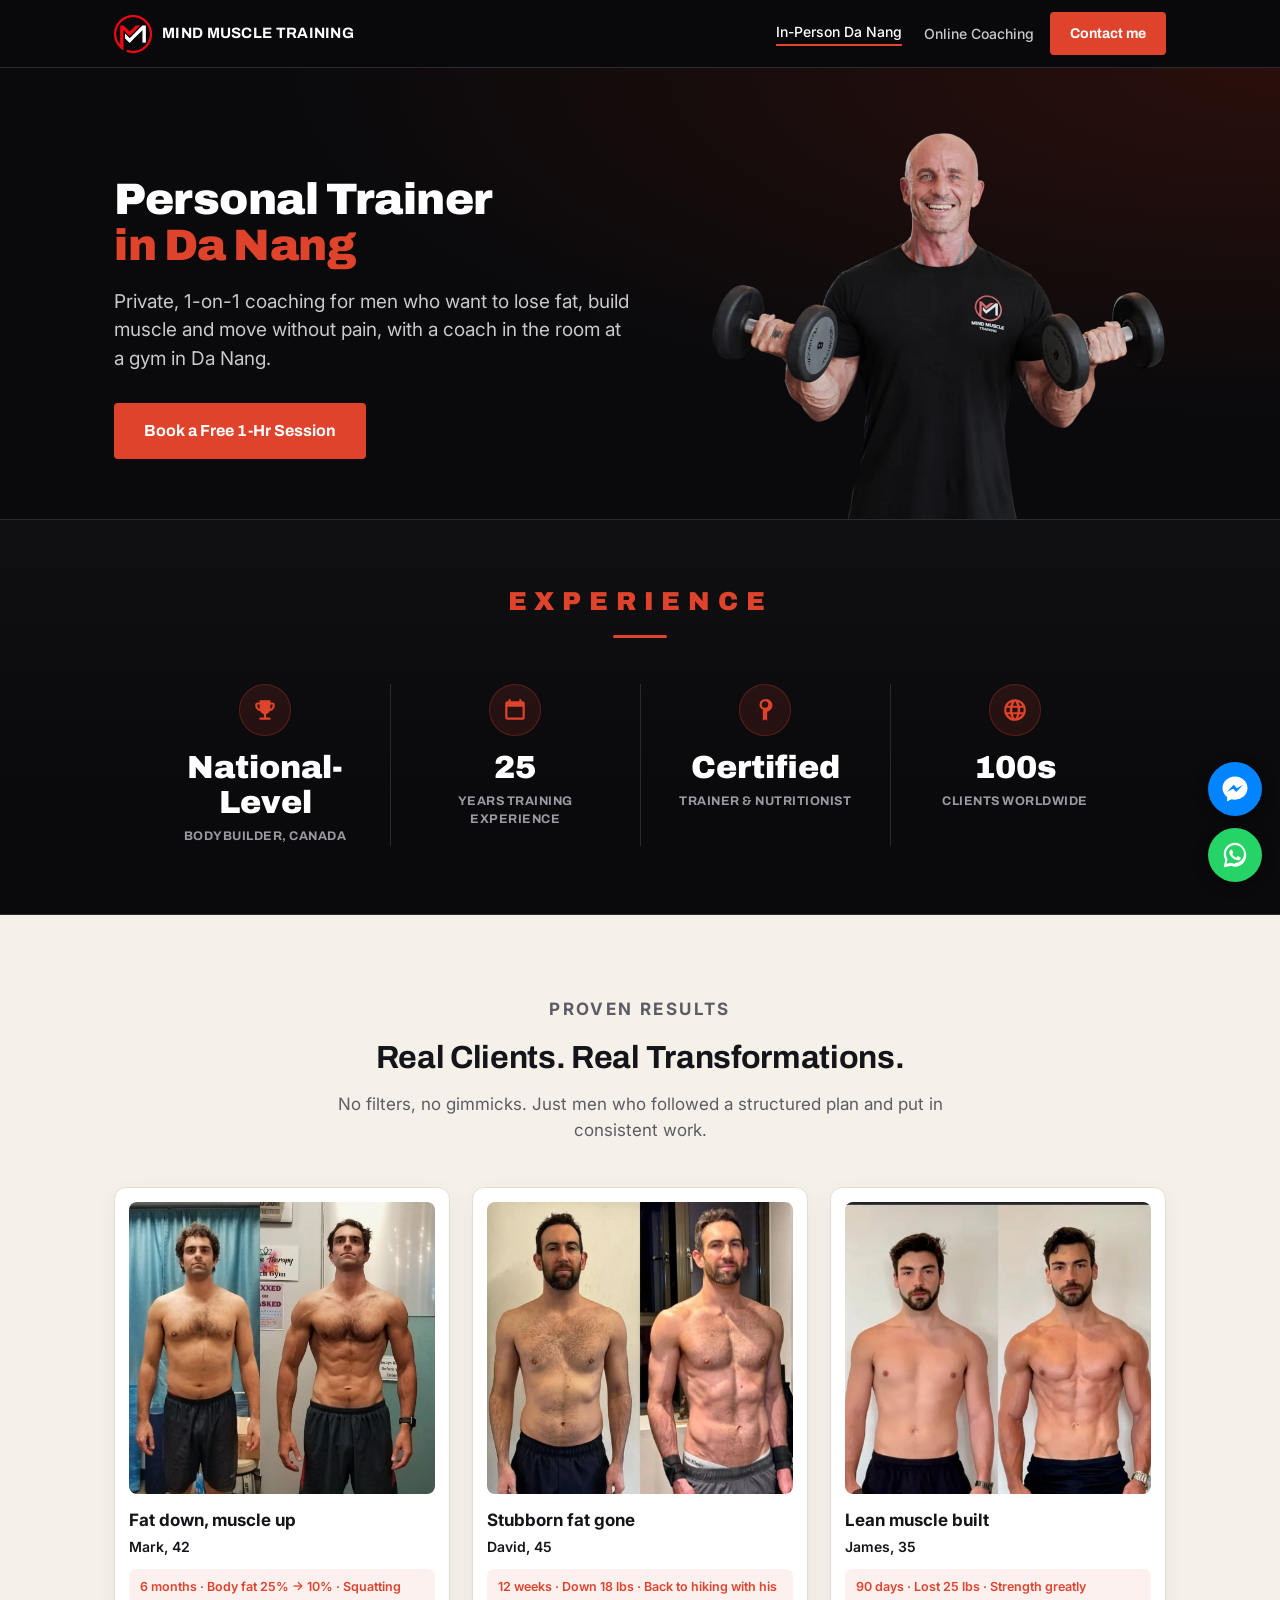
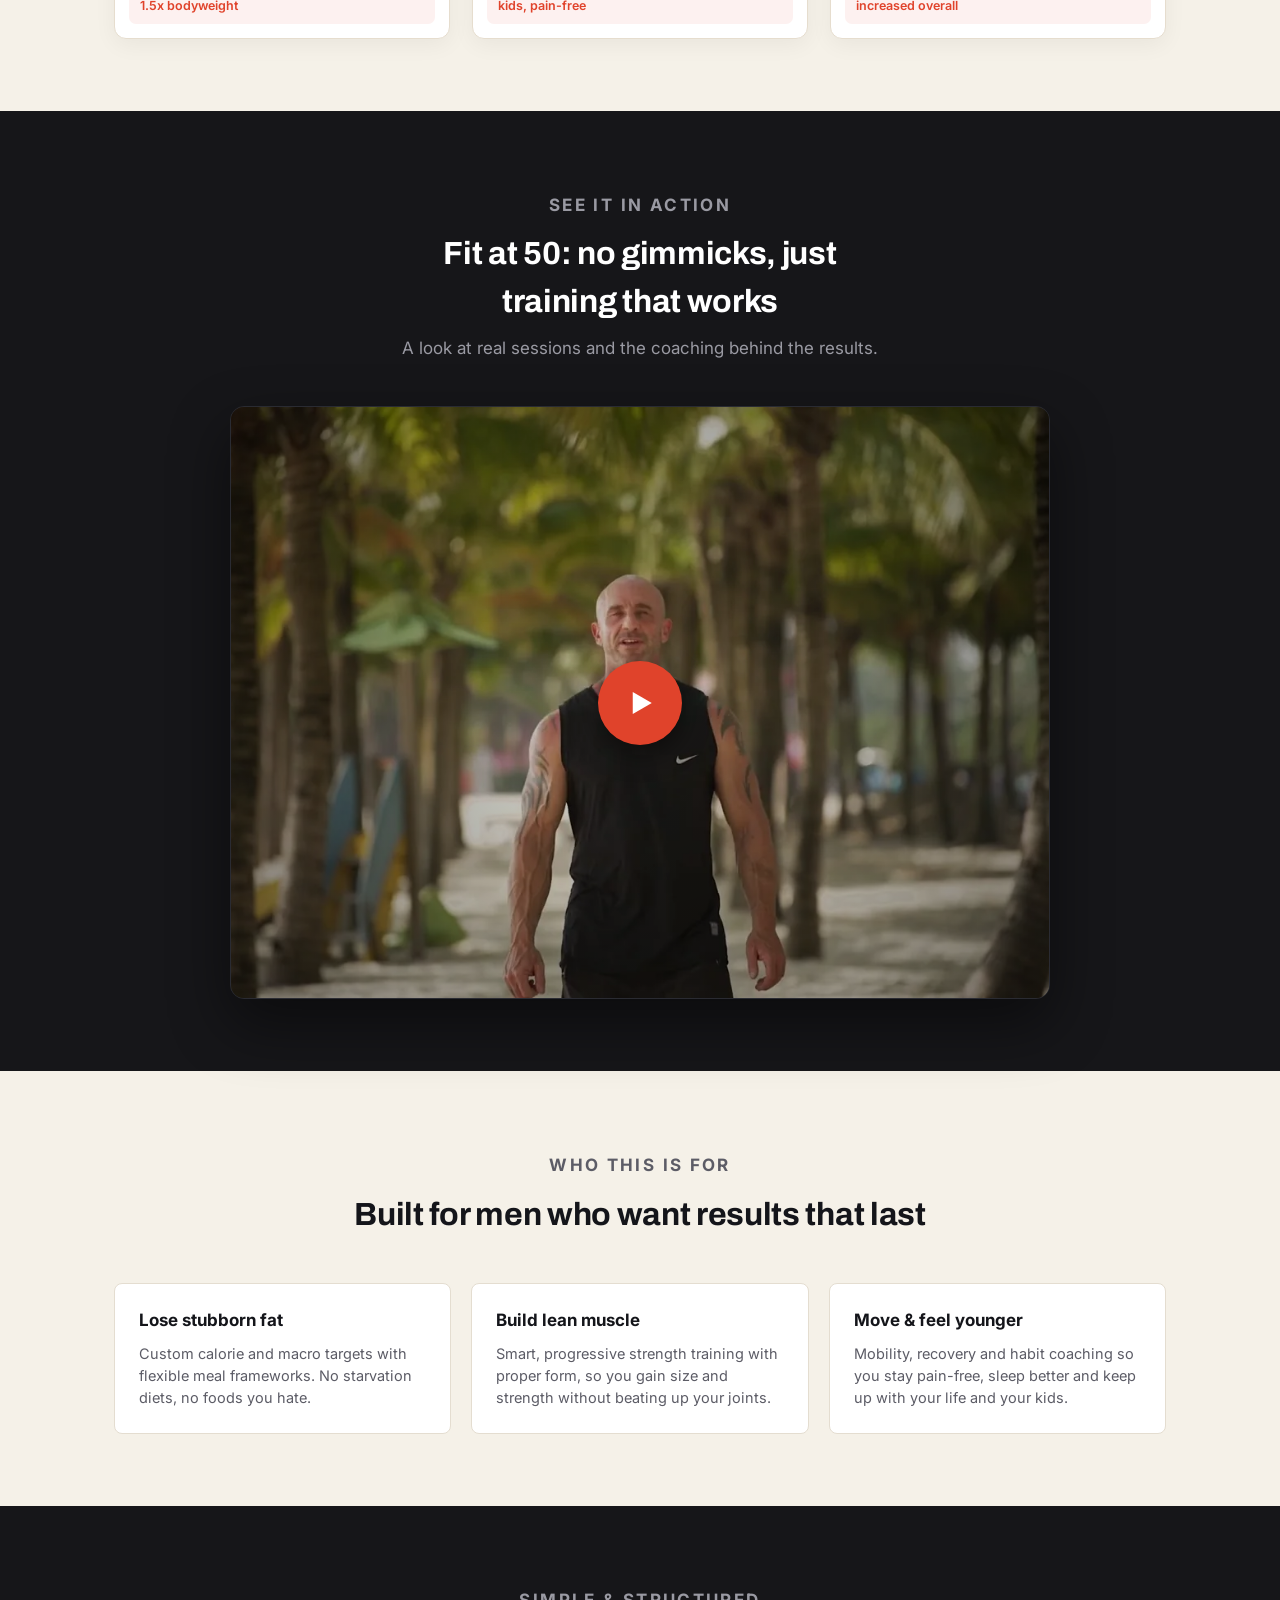
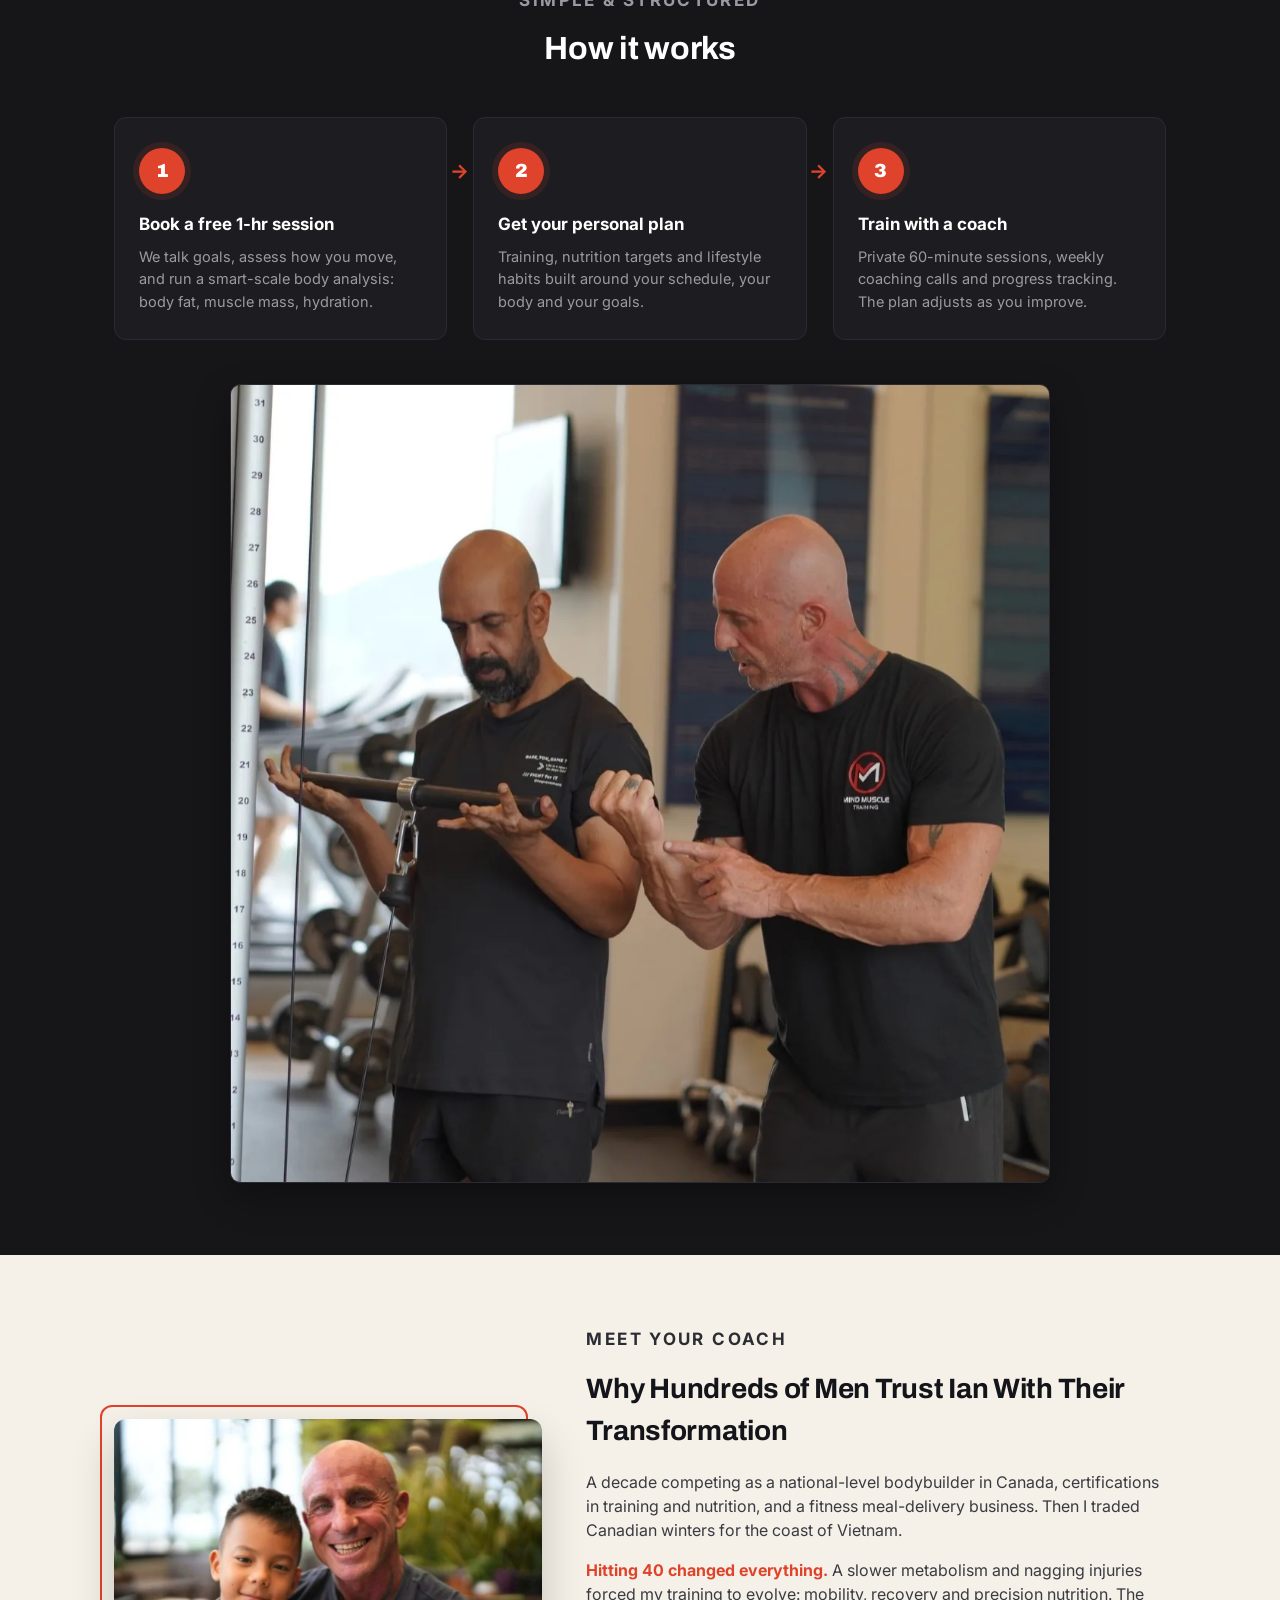
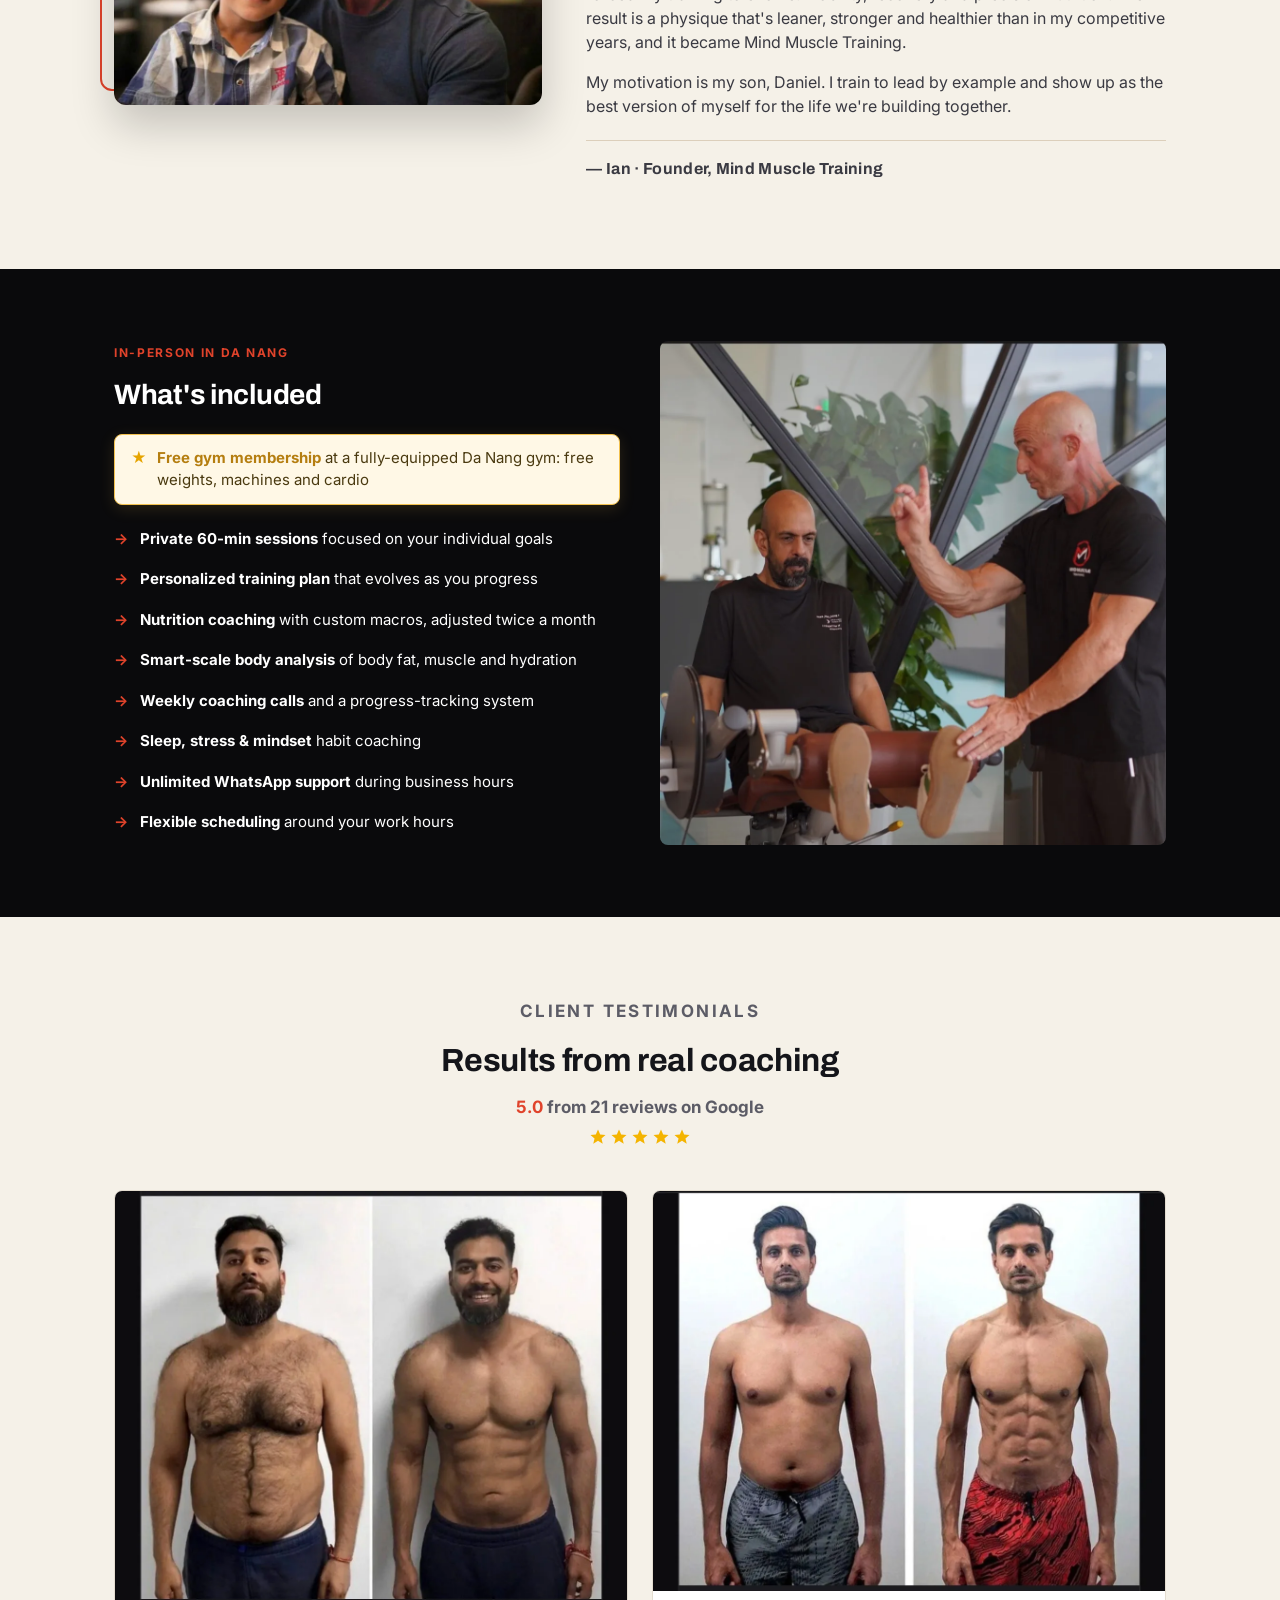
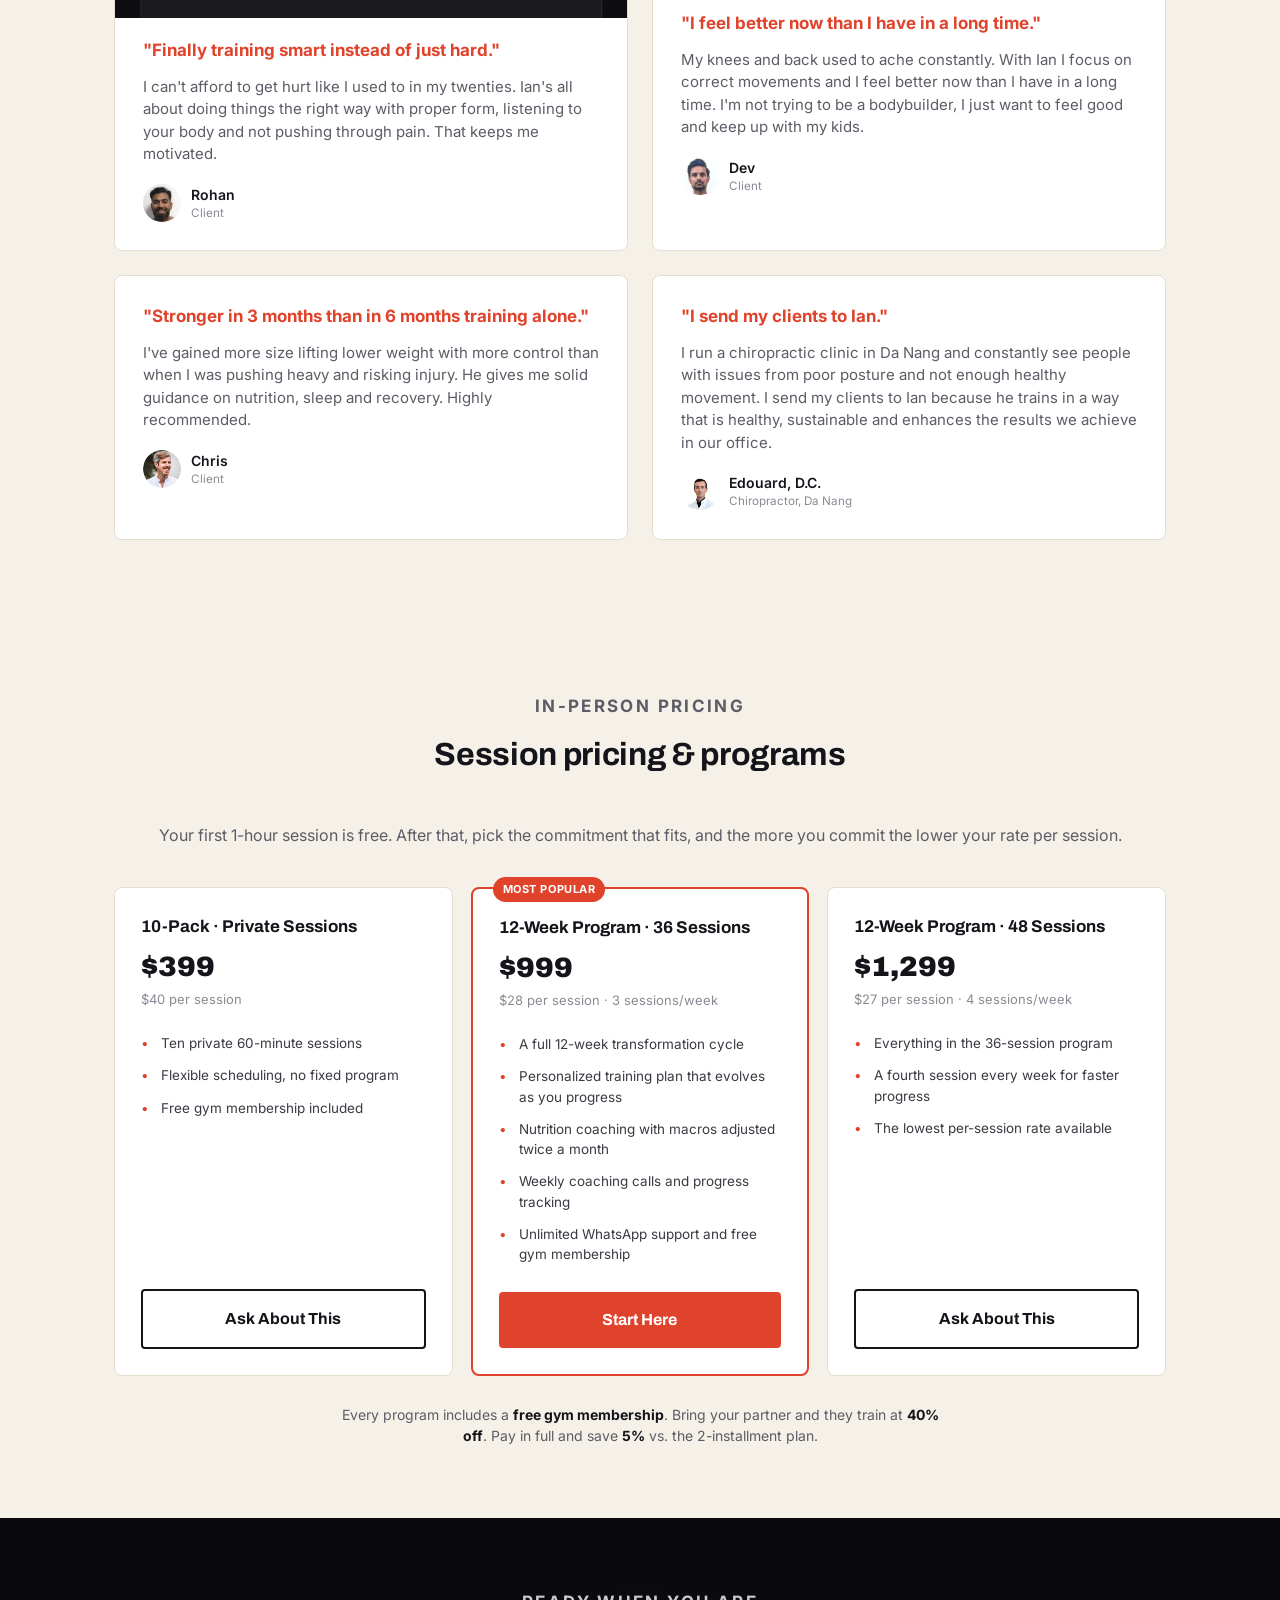
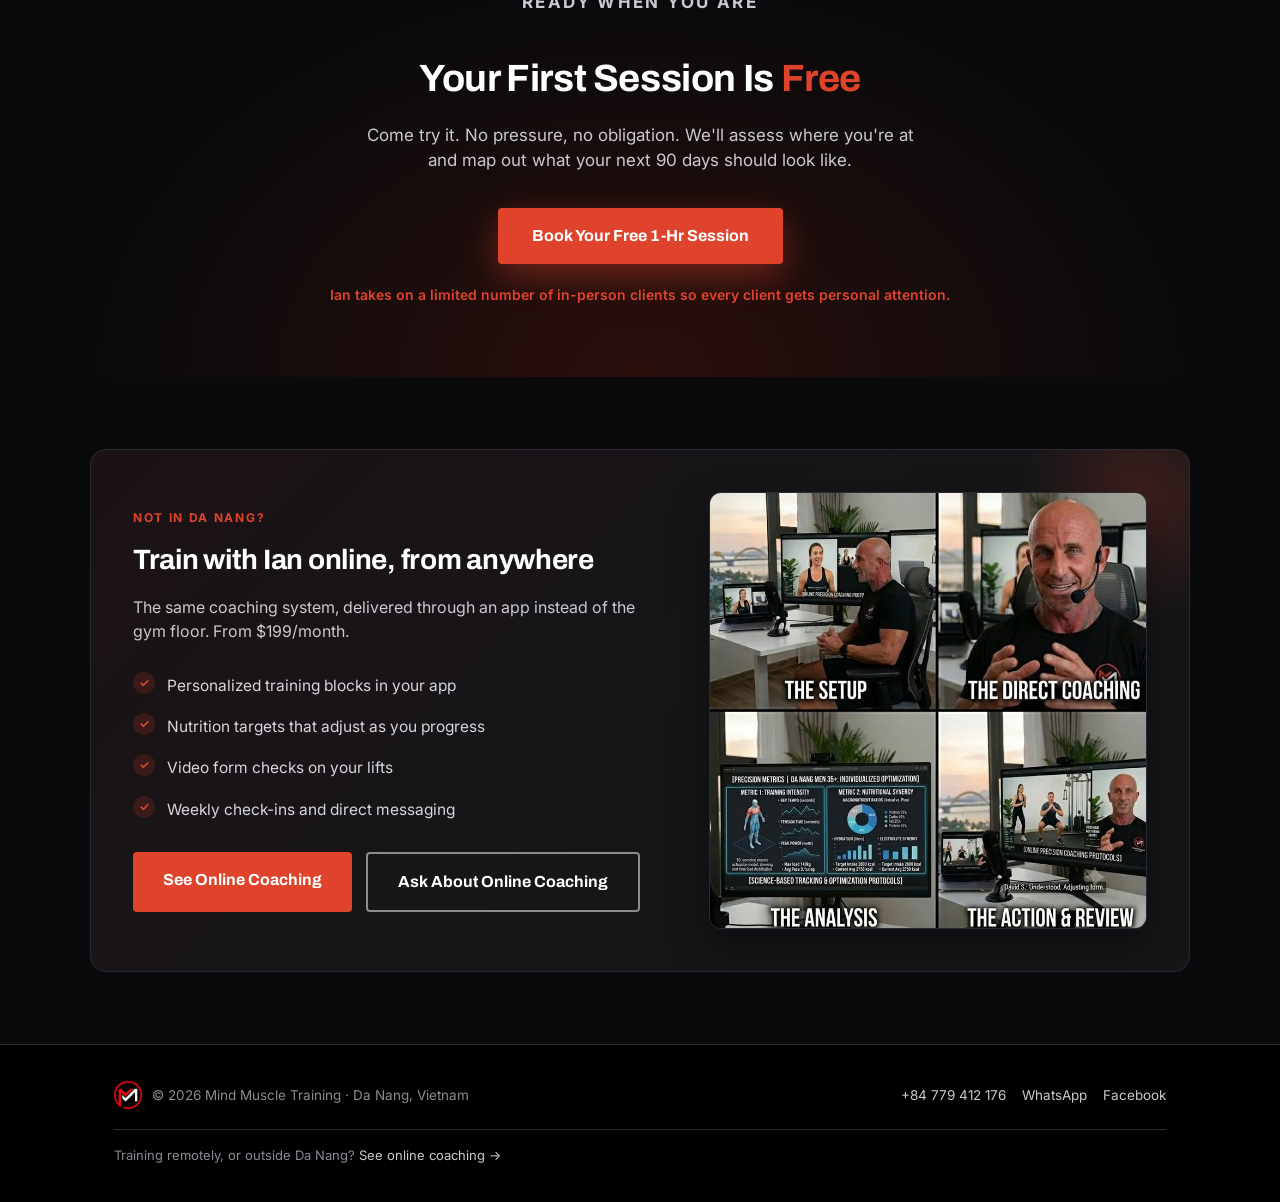
==== commit 179f796d: "update" ====
--- a/index.html
+++ b/index.html
@@ -1,54 +1,411 @@
 <!doctype html>
 <html lang="en">
 <head>
-<meta charset="utf-8">
-<meta name="viewport" content="width=device-width, initial-scale=1">
-<title>Personal Trainer in Da Nang | Mind Muscle Training</title>
-<meta name="robots" content="noindex">
-<link rel="icon" type="image/png" href="assets/img/favicon.png">
-<link rel="preconnect" href="https://fonts.googleapis.com">
-<link rel="preconnect" href="https://fonts.gstatic.com" crossorigin>
-<link href="https://fonts.googleapis.com/css2?family=Archivo:wght@700;900&family=Inter:wght@400;500&display=swap" rel="stylesheet">
-<style>
-  :root {
-    --bg: #0a0a0c;
-    --panel: #161619;
-    --muted: #9a9aa3;
-    --red: #e0432b;
-    --line: #2a2b32;
+  <meta charset="utf-8">
+  <meta name="viewport" content="width=device-width, initial-scale=1">
+  <title>Personal Trainer in Da Nang | Mind Muscle Training</title>
+  <meta name="description" content="Private personal training in Da Nang for men over 35. Free first 1-hour session, smart-scale body analysis, free gym membership and a program built around your goals.">
+  <meta property="og:type" content="website">
+  <meta property="og:url" content="https://www.personaltrainerdanang.com/">
+  <meta property="og:title" content="Personal Trainer in Da Nang | Mind Muscle Training">
+  <meta property="og:description" content="Private 1-on-1 personal training in Da Nang for men over 35. Free first 1-hour session, smart-scale body analysis and a program built around your goals.">
+  <meta property="og:image" content="https://www.personaltrainerdanang.com/assets/img/og-image.jpg">
+  <meta property="og:image:width" content="1200">
+  <meta property="og:image:height" content="630">
+  <meta name="twitter:card" content="summary_large_image">
+  <meta name="twitter:title" content="Personal Trainer in Da Nang | Mind Muscle Training">
+  <meta name="twitter:description" content="Private 1-on-1 personal training in Da Nang for men over 35. Free first session.">
+  <meta name="twitter:image" content="https://www.personaltrainerdanang.com/assets/img/og-image.jpg">
+  <link rel="icon" type="image/png" href="assets/img/favicon.png">
+  <link rel="preconnect" href="https://fonts.googleapis.com">
+  <link rel="preconnect" href="https://fonts.gstatic.com" crossorigin>
+  <link href="https://fonts.googleapis.com/css2?family=Archivo:wght@500;700;900&family=Inter:wght@400;500;600;700&display=swap" rel="stylesheet">
+  <!-- Bump ?v= whenever styles.css changes, so browsers don't render new markup
+       against a cached old stylesheet. -->
+  <link rel="stylesheet" href="css/styles.css?v=23">
+  <script type="application/ld+json">
+  {
+    "@context": "https://schema.org",
+    "@type": "LocalBusiness",
+    "name": "Mind Muscle Training",
+    "description": "Private personal training in Da Nang for men over 35. Free first 1-hour session and smart-scale body composition analysis.",
+    "telephone": "+84779412176",
+    "address": { "@type": "PostalAddress", "addressLocality": "Da Nang", "addressCountry": "VN" },
+    "priceRange": "$399-$1,399",
+    "founder": { "@type": "Person", "name": "Ian", "jobTitle": "Personal Trainer" }
   }
-  * { box-sizing: border-box; }
-  body {
-    margin: 0; min-height: 100vh; background: var(--bg); color: #fff;
-    font-family: 'Inter', sans-serif;
-    display: flex; align-items: center; justify-content: center; padding: 24px;
-  }
-  .card {
-    max-width: 520px; text-align: center; padding: 48px 36px;
-    background: var(--panel); border: 1px solid var(--line); border-radius: 14px;
-  }
-  .brand {
-    font-family: 'Archivo', sans-serif; font-weight: 900; font-size: 20px;
-    letter-spacing: .02em; margin-bottom: 28px;
-  }
-  .brand span { color: var(--red); }
-  h1 {
-    font-family: 'Archivo', sans-serif; font-weight: 900; font-size: 26px;
-    line-height: 1.3; margin: 0 0 14px;
-  }
-  p { color: var(--muted); font-size: 15px; line-height: 1.6; margin: 0 0 26px; }
-  a.btn {
-    display: inline-block; background: var(--red); color: #fff; text-decoration: none;
-    font-weight: 600; font-size: 15px; padding: 13px 26px; border-radius: 4px;
-  }
-  a.btn:hover { background: #c23620; }
-</style>
+  </script>
 </head>
 <body>
-  <div class="card">
-    <div class="brand">MIND<span>MUSCLE</span></div>
-    <h1>We're taking a short break.</h1>
-    <p>This site is temporarily paused. We'll be back online soon — thanks for your patience.</p>
-  </div>
+
+<header class="site-header">
+  <div class="container">
+    <a class="brand" href="index.html">
+      <img src="assets/img/logo-mark.webp" alt="Mind Muscle Training logo">
+      <span>Mind Muscle Training</span>
+    </a>
+    <nav class="site-nav">
+      <a href="index.html" aria-current="page">In-Person Da Nang</a>
+      <a href="https://mindmuscletraining.fit">Online Coaching</a>
+    </nav>
+    <a class="btn btn-primary nav-cta" href="https://wa.me/84779412176?text=Hi%20Ian%2C%20I%27d%20like%20to%20book%20a%20free%201-hour%20session.">Contact&nbsp;me</a>
+  </div>
+</header>
+
+<section class="hero">
+  <div class="container hero-grid">
+    <div>
+      <h1>Personal Trainer <span>in Da Nang</span></h1>
+      <p class="sub">Private, 1-on-1 coaching for men who want to lose fat, build muscle and move without pain, with a coach in the room at a gym in Da Nang.</p>
+      <div class="hero-ctas">
+        <a class="btn btn-primary" href="https://wa.me/84779412176?text=Hi%20Ian%2C%20I%27d%20like%20to%20book%20a%20free%201-hour%20session.">Book a Free 1-Hr Session</a>
+      </div>
+    </div>
+    <div class="hero-img">
+      <img src="assets/img/ian-hero.webp" alt="Ian, Da Nang personal trainer, holding dumbbells" fetchpriority="high">
+    </div>
+  </div>
+</section>
+
+<section class="experience">
+  <div class="container">
+    <div class="eyebrow-big">EXPERIENCE</div>
+    <div class="stat-grid">
+      <div class="stat">
+        <span class="stat-ico"><svg viewBox="0 0 24 24" aria-hidden="true"><path d="M19 5h-2V3H7v2H5C3.9 5 3 5.9 3 7v1c0 2.55 1.92 4.63 4.39 4.94A5.01 5.01 0 0011 15.9V19H7v2h10v-2h-4v-3.1a5.01 5.01 0 003.61-2.96C19.08 12.63 21 10.55 21 8V7c0-1.1-.9-2-2-2zM5 8V7h2v3.82A3 3 0 015 8zm14 0a3 3 0 01-2 2.82V7h2v1z"/></svg></span>
+        <div class="stat-num">National-Level</div>
+        <div class="stat-label">Bodybuilder, Canada</div>
+      </div>
+      <div class="stat">
+        <span class="stat-ico"><svg viewBox="0 0 24 24" aria-hidden="true"><path d="M19 4h-1V2h-2v2H8V2H6v2H5a2 2 0 00-2 2v13a2 2 0 002 2h14a2 2 0 002-2V6a2 2 0 00-2-2zm0 15H5V9h14v10z"/></svg></span>
+        <div class="stat-num">25</div>
+        <div class="stat-label">Years Training Experience</div>
+      </div>
+      <div class="stat">
+        <span class="stat-ico"><svg viewBox="0 0 24 24" aria-hidden="true"><path d="M12 2a5 5 0 00-2 9.58V22l2-1.5L14 22v-8.42A5 5 0 0012 2zm0 2a3 3 0 110 6 3 3 0 010-6z"/></svg></span>
+        <div class="stat-num">Certified</div>
+        <div class="stat-label">Trainer &amp; Nutritionist</div>
+      </div>
+      <div class="stat">
+        <span class="stat-ico"><svg viewBox="0 0 24 24" aria-hidden="true"><path d="M12 2a10 10 0 100 20 10 10 0 000-20zm6.9 6h-2.6a15.7 15.7 0 00-1.2-3.1A8 8 0 0118.9 8zM12 4c.8 1 1.5 2.3 1.9 4h-3.8c.4-1.7 1.1-3 1.9-4zM4.3 14a8 8 0 010-4h3a17.6 17.6 0 000 4h-3zm.8 2h2.6c.3 1.1.7 2.2 1.2 3.1A8 8 0 015.1 16zm2.6-8H5.1a8 8 0 013.8-3.1c-.5.9-.9 2-1.2 3.1zM12 20c-.8-1-1.5-2.3-1.9-4h3.8c-.4 1.7-1.1 3-1.9 4zm2.3-6H9.7a15.6 15.6 0 010-4h4.6a15.6 15.6 0 010 4zm.6 5.1c.5-.9.9-2 1.2-3.1h2.6a8 8 0 01-3.8 3.1zM16.7 14a17.6 17.6 0 000-4h3a8 8 0 010 4h-3z"/></svg></span>
+        <div class="stat-num">100s</div>
+        <div class="stat-label">Clients Worldwide</div>
+      </div>
+    </div>
+  </div>
+</section>
+
+<section class="transformations on-cream" id="transformations">
+  <div class="container">
+    <div class="section-head">
+      <p class="eyebrow">Proven results</p>
+      <h2>Real Clients. Real Transformations.</h2>
+      <p>No filters, no gimmicks. Just men who followed a structured plan and put in consistent work.</p>
+    </div>
+    <!-- Names, ages and the result stats below are placeholders chosen by the site owner,
+         not the real clients' details. Swap in real figures if Ian can get them on record. -->
+    <div class="ba-grid">
+      <div class="ba-card">
+        <span class="ba-media"><img src="assets/img/ba-4.webp" alt="Client before and after: visible fat loss and muscle definition gained" loading="lazy"></span>
+        <h4>Fat down, muscle up</h4>
+        <p><strong>Mark, 42</strong></p>
+        <p class="ba-stats">6 months &middot; Body fat 25% &rarr; 10% &middot; Squatting 1.5x bodyweight</p>
+      </div>
+      <div class="ba-card">
+        <span class="ba-media"><img src="assets/img/ba-5.webp" alt="Client before and after: major fat loss transformation" loading="lazy"></span>
+        <h4>Stubborn fat gone</h4>
+        <p><strong>David, 45</strong></p>
+        <p class="ba-stats">12 weeks &middot; Down 18 lbs &middot; Back to hiking with his kids, pain-free</p>
+      </div>
+      <div class="ba-card">
+        <span class="ba-media"><img src="assets/img/ba-6.webp" alt="Client before and after: significant lean muscle gained across chest, shoulders and arms" loading="lazy"></span>
+        <h4>Lean muscle built</h4>
+        <p><strong>James, 35</strong></p>
+        <p class="ba-stats">90 days &middot; Lost 25 lbs &middot; Strength greatly increased overall</p>
+      </div>
+    </div>
+  </div>
+</section>
+
+<section class="video-feature">
+  <div class="container">
+    <div class="section-head">
+      <p class="eyebrow">See it in action</p>
+      <h2>Fit at 50: no gimmicks, just training&nbsp;that&nbsp;works</h2>
+      <p>A look at real sessions and the coaching behind the results.</p>
+    </div>
+    <div class="video-wrap" data-embed="https://www.youtube-nocookie.com/embed/3AZNPlpjrOI?autoplay=1" data-title="Fit at 50 | Mind Muscle Training">
+      <button type="button" class="video-poster" aria-label="Play video: Fit at 50">
+        <img src="assets/img/fit50-poster.webp" alt="Ian walking along the palm-lined Da Nang beachfront" loading="lazy">
+        <span class="play-btn" aria-hidden="true"></span>
+      </button>
+    </div>
+  </div>
+</section>
+
+<section class="who on-cream">
+  <div class="container">
+    <div class="section-head">
+      <p class="eyebrow">Who this is for</p>
+      <h2>Built for men who want results that last</h2>
+    </div>
+    <div class="who-grid">
+      <div class="who-card"><h4>Lose stubborn fat</h4><p>Custom calorie and macro targets with flexible meal frameworks. No starvation diets, no foods you hate.</p></div>
+      <div class="who-card"><h4>Build lean muscle</h4><p>Smart, progressive strength training with proper form, so you gain size and strength without beating up your joints.</p></div>
+      <div class="who-card"><h4>Move &amp; feel younger</h4><p>Mobility, recovery and habit coaching so you stay pain-free, sleep better and keep up with your life and your kids.</p></div>
+    </div>
+  </div>
+</section>
+
+<section class="how">
+  <div class="container">
+    <div class="section-head">
+      <p class="eyebrow">Simple &amp; structured</p>
+      <h2>How it works</h2>
+    </div>
+    <div class="how-grid">
+      <div class="how-card"><div class="how-num">1</div><h4>Book a free 1-hr session</h4><p>We talk goals, assess how you move, and run a smart-scale body analysis: body fat, muscle mass, hydration.</p></div>
+      <div class="how-card"><div class="how-num">2</div><h4>Get your personal plan</h4><p>Training, nutrition targets and lifestyle habits built around your schedule, your body and your goals.</p></div>
+      <div class="how-card"><div class="how-num">3</div><h4>Train with a coach</h4><p>Private 60-minute sessions, weekly coaching calls and progress tracking. The plan adjusts as you improve.</p></div>
+    </div>
+    <div class="how-photo">
+      <img src="assets/img/ian-coaching-cable.webp" alt="Ian coaching a client through a cable exercise at the Da Nang gym" loading="lazy">
+    </div>
+  </div>
+</section>
+
+<section class="about on-cream" id="about">
+  <div class="container about-grid">
+    <div class="about-figure">
+      <img src="assets/img/ian-son.webp" alt="Ian with his son Daniel" loading="lazy">
+    </div>
+    <div class="about-copy">
+      <p class="eyebrow">Meet your coach</p>
+      <h2 style="font-size:28px;margin-bottom:18px;">Why Hundreds of Men Trust Ian With Their Transformation</h2>
+      <p>A decade competing as a national-level bodybuilder in Canada, certifications in training and nutrition, and a fitness meal-delivery business. Then I traded Canadian winters for the coast of Vietnam.</p>
+      <p><strong>Hitting 40 changed everything.</strong> A slower metabolism and nagging injuries forced my training to evolve: mobility, recovery and precision nutrition. The result is a physique that's leaner, stronger and healthier than in my competitive years, and it became Mind Muscle Training.</p>
+      <p>My motivation is my son, Daniel. I train to lead by example and show up as the best version of myself for the life we're building together.</p>
+      <p class="about-sign">&mdash; Ian &middot; Founder, Mind Muscle Training</p>
+    </div>
+  </div>
+</section>
+
+<section class="included" id="included">
+  <div class="container included-grid">
+    <div>
+      <p class="eyebrow">In-person in Da Nang</p>
+      <h2>What's included</h2>
+      <ul>
+        <li class="inc-highlight"><strong>Free gym membership</strong> at a fully-equipped Da Nang gym: free weights, machines and cardio</li>
+        <li><strong>Private 60-min sessions</strong> focused on your individual goals</li>
+        <li><strong>Personalized training plan</strong> that evolves as you progress</li>
+        <li><strong>Nutrition coaching</strong> with custom macros, adjusted twice a month</li>
+        <li><strong>Smart-scale body analysis</strong> of body fat, muscle and hydration</li>
+        <li><strong>Weekly coaching calls</strong> and a progress-tracking system</li>
+        <li><strong>Sleep, stress &amp; mindset</strong> habit coaching</li>
+        <li><strong>Unlimited WhatsApp support</strong> during business hours</li>
+        <li><strong>Flexible scheduling</strong> around your work hours</li>
+      </ul>
+    </div>
+    <img src="assets/img/ian-coaching-handson.webp" alt="Ian giving hands-on form coaching to a client at the Da Nang gym" loading="lazy">
+  </div>
+</section>
+
+<section class="testimonials on-cream" id="testimonials">
+  <div class="container">
+    <div class="section-head">
+      <p class="eyebrow">Client testimonials</p>
+      <h2>Results from real coaching</h2>
+      <p class="google-rating">
+        <a href="https://maps.app.goo.gl/V4yMrViruDjrV7ts7" target="_blank" rel="noopener"><span>5.0</span> from 21 reviews on Google</a>
+      </p>
+      <div class="google-stars" role="img" aria-label="Rated 5 out of 5 stars">
+        <svg viewBox="0 0 24 24" aria-hidden="true"><path d="M12 2l2.9 6.6 7.1.6-5.4 4.7 1.7 7-6.3-3.9L5.7 21l1.7-7L2 9.2l7.1-.6z"/></svg>
+        <svg viewBox="0 0 24 24" aria-hidden="true"><path d="M12 2l2.9 6.6 7.1.6-5.4 4.7 1.7 7-6.3-3.9L5.7 21l1.7-7L2 9.2l7.1-.6z"/></svg>
+        <svg viewBox="0 0 24 24" aria-hidden="true"><path d="M12 2l2.9 6.6 7.1.6-5.4 4.7 1.7 7-6.3-3.9L5.7 21l1.7-7L2 9.2l7.1-.6z"/></svg>
+        <svg viewBox="0 0 24 24" aria-hidden="true"><path d="M12 2l2.9 6.6 7.1.6-5.4 4.7 1.7 7-6.3-3.9L5.7 21l1.7-7L2 9.2l7.1-.6z"/></svg>
+        <svg viewBox="0 0 24 24" aria-hidden="true"><path d="M12 2l2.9 6.6 7.1.6-5.4 4.7 1.7 7-6.3-3.9L5.7 21l1.7-7L2 9.2l7.1-.6z"/></svg>
+      </div>
+    </div>
+    <div class="test-grid">
+      <div class="test-card test-card-photo">
+        <img class="test-ba-img" src="assets/img/ba-rohan.webp" alt="Rohan before and after: fat loss with visible muscle definition gained" loading="lazy">
+        <h4>"Finally training smart instead of just hard."</h4>
+        <blockquote>I can't afford to get hurt like I used to in my twenties. Ian's all about doing things the right way with proper form, listening to your body and not pushing through pain. That keeps me motivated.</blockquote>
+        <div class="test-person"><img src="assets/img/avatar-rohan.webp" alt="Photo of Rohan" loading="lazy"><span>Rohan<small>Client</small></span></div>
+      </div>
+      <div class="test-card test-card-photo">
+        <img class="test-ba-img" src="assets/img/ba-dev.webp" alt="Dev before and after: leaner midsection and added muscle definition" loading="lazy">
+        <h4>"I feel better now than I have in a long time."</h4>
+        <blockquote>My knees and back used to ache constantly. With Ian I focus on correct movements and I feel better now than I have in a long time. I'm not trying to be a bodybuilder, I just want to feel good and keep up with my kids.</blockquote>
+        <div class="test-person"><img src="assets/img/avatar-dev.webp" alt="Photo of Dev" loading="lazy"><span>Dev<small>Client</small></span></div>
+      </div>
+      <div class="test-card">
+        <h4>"Stronger in 3 months than in 6 months training alone."</h4>
+        <blockquote>I've gained more size lifting lower weight with more control than when I was pushing heavy and risking injury. He gives me solid guidance on nutrition, sleep and recovery. Highly recommended.</blockquote>
+        <div class="test-person"><img src="assets/img/avatar-chris.webp" alt="Photo of Chris" loading="lazy"><span>Chris<small>Client</small></span></div>
+      </div>
+      <div class="test-card">
+        <h4>"I send my clients to Ian."</h4>
+        <blockquote>I run a chiropractic clinic in Da Nang and constantly see people with issues from poor posture and not enough healthy movement. I send my clients to Ian because he trains in a way that is healthy, sustainable and enhances the results we achieve in our office.</blockquote>
+        <div class="test-person"><img src="assets/img/avatar-edouard.webp" alt="Photo of Edouard" loading="lazy"><span>Edouard, D.C.<small>Chiropractor, Da Nang</small></span></div>
+      </div>
+    </div>
+  </div>
+</section>
+<section class="pricing on-cream" id="pricing">
+  <div class="container">
+    <div class="section-head">
+      <p class="eyebrow">In-person pricing</p>
+      <h2>Session pricing &amp; programs</h2>
+    </div>
+    <p class="price-note">Your first 1-hour session is free. After that, pick the commitment that fits, and the more you commit the lower your rate per session.</p>
+    <div class="price-grid">
+      <div class="price-card">
+        <h4>10-Pack &middot; Private Sessions</h4>
+        <div class="price">$399</div>
+        <div class="price-sub">$40 per session</div>
+        <ul>
+          <li>Ten private 60-minute sessions</li>
+          <li>Flexible scheduling, no fixed program</li>
+          <li>Free gym membership included</li>
+        </ul>
+        <a class="btn btn-outline" href="https://wa.me/84779412176?text=Hi%20Ian%2C%20I%27m%20interested%20in%20the%2010-session%20pack.">Ask About This</a>
+      </div>
+      <div class="price-card featured">
+        <span class="badge">Most popular</span>
+        <h4>12-Week Program &middot; 36 Sessions</h4>
+        <div class="price">$999</div>
+        <div class="price-sub">$28 per session &middot; 3 sessions/week</div>
+        <ul>
+          <li>A full 12-week transformation cycle</li>
+          <li>Personalized training plan that evolves as you progress</li>
+          <li>Nutrition coaching with macros adjusted twice a month</li>
+          <li>Weekly coaching calls and progress tracking</li>
+          <li>Unlimited WhatsApp support and free gym membership</li>
+        </ul>
+        <a class="btn btn-primary" href="https://wa.me/84779412176?text=Hi%20Ian%2C%20I%27d%20like%20to%20start%20the%2012-week%2C%2036-session%20program.">Start Here</a>
+      </div>
+      <div class="price-card">
+        <h4>12-Week Program &middot; 48 Sessions</h4>
+        <div class="price">$1,299</div>
+        <div class="price-sub">$27 per session &middot; 4 sessions/week</div>
+        <ul>
+          <li>Everything in the 36-session program</li>
+          <li>A fourth session every week for faster progress</li>
+          <li>The lowest per-session rate available</li>
+        </ul>
+        <a class="btn btn-outline" href="https://wa.me/84779412176?text=Hi%20Ian%2C%20I%27m%20interested%20in%20the%2012-week%2C%2048-session%20program.">Ask About This</a>
+      </div>
+    </div>
+    <p class="price-fine">Every program includes a <strong>free gym membership</strong>. Bring your partner and they train at <strong>40% off</strong>. Pay in full and save <strong>5%</strong> vs. the 2-installment plan.</p>
+  </div>
+</section>
+
+<section class="final-cta">
+  <div class="container">
+    <p class="eyebrow">Ready when you are</p>
+    <h2>Your First Session Is <span class="hl-free">Free</span></h2>
+    <p>Come try it. No pressure, no obligation. We'll assess where you're at and map out what your next 90 days should look like.</p>
+    <a class="btn btn-primary" href="https://wa.me/84779412176?text=Hi%20Ian%2C%20I%27d%20like%20to%20book%20my%20free%20session.">Book Your Free 1-Hr Session</a>
+    <div class="urgency">Ian takes on a limited number of in-person clients so every client gets personal attention.</div>
+  </div>
+</section>
+
+<section class="crosslink" id="online">
+  <div class="container crosslink-grid">
+    <div>
+      <p class="eyebrow">Not in Da Nang?</p>
+      <h2>Train with Ian online, from anywhere</h2>
+      <p style="color:#c9c9cf;">The same coaching system, delivered through an app instead of the gym floor. From $199/month.</p>
+      <ul>
+        <li>Personalized training blocks in your app</li>
+        <li>Nutrition targets that adjust as you progress</li>
+        <li>Video form checks on your lifts</li>
+        <li>Weekly check-ins and direct messaging</li>
+      </ul>
+      <div class="btn-row">
+        <a class="btn btn-primary" href="https://mindmuscletraining.fit">See Online Coaching</a>
+        <a class="btn btn-outline" href="https://wa.me/84779412176?text=Hi%20Ian%2C%20I%27m%20interested%20in%20online%20coaching.">Ask About Online Coaching</a>
+      </div>
+    </div>
+    <img src="assets/img/coaching-setup.webp" alt="Online coaching setup: video calls, direct coaching and workout review in the app" loading="lazy">
+  </div>
+</section>
+
+<footer class="site-footer">
+  <div class="container">
+    <div class="footer-brand">
+      <img src="assets/img/logo-mark.webp" alt="">
+      <span>&copy; 2026 Mind Muscle Training &middot; Da Nang, Vietnam</span>
+    </div>
+    <div class="footer-links">
+      <a href="tel:+84779412176">+84 779 412 176</a>
+      <a href="https://wa.me/84779412176">WhatsApp</a>
+      <a href="https://www.facebook.com/people/Da-Nang-Personal-Trainer-Mind-Muscle-Fitness/61567277245943/" target="_blank" rel="noopener">Facebook</a>
+    </div>
+    <div class="also">Training remotely, or outside Da Nang? <a href="https://mindmuscletraining.fit">See online coaching &rarr;</a></div>
+  </div>
+</footer>
+
+<div class="float-stack">
+  <a class="float-btn float-messenger" href="https://m.me/61567277245943" target="_blank" rel="noopener" aria-label="Message us on Messenger">
+    <svg viewBox="0 0 24 24" aria-hidden="true"><path d="M12 2C6.48 2 2 6.15 2 11.25c0 2.9 1.44 5.49 3.7 7.19V22l3.38-1.86c.9.25 1.87.38 2.92.38 5.52 0 10-4.15 10-9.27C22 6.15 17.52 2 12 2zm1.02 12.48l-2.55-2.72-4.98 2.72 5.48-5.82 2.61 2.72 4.92-2.72-5.48 5.82z"/></svg>
+  </a>
+  <a class="float-btn float-wa" href="https://wa.me/84779412176?text=Hi%20Ian%2C%20I%27d%20like%20to%20book%20a%20free%201-hour%20session." aria-label="Chat on WhatsApp">
+    <svg viewBox="0 0 32 32" aria-hidden="true"><path d="M16 3C9.4 3 4 8.4 4 15c0 2.1.6 4.2 1.6 6L4 29l8.2-1.5c1.2.6 2.5.9 3.8.9 6.6 0 12-5.4 12-12S22.6 3 16 3zm0 22.4c-1.2 0-2.4-.3-3.5-.8l-.6-.3-4.9.9 1-4.7-.3-.6c-.9-1.5-1.3-3.2-1.3-4.9 0-5.3 4.3-9.6 9.6-9.6s9.6 4.3 9.6 9.6-4.3 9.4-9.6 9.4zm5.3-7.2c-.3-.1-1.7-.8-2-.9-.3-.1-.5-.1-.7.1-.2.3-.8.9-.9 1.1-.2.2-.3.2-.6.1-.3-.1-1.2-.4-2.3-1.4-.9-.8-1.4-1.7-1.6-2-.2-.3 0-.4.1-.6l.4-.5c.1-.2.2-.3.3-.5.1-.2 0-.4 0-.5s-.7-1.6-.9-2.2c-.2-.6-.5-.5-.7-.5h-.6c-.2 0-.5.1-.8.4-.3.3-1 1-1 2.5s1.1 2.9 1.2 3.1c.1.2 2.1 3.2 5.1 4.5.7.3 1.3.5 1.7.6.7.2 1.4.2 1.9.1.6-.1 1.7-.7 2-1.4.2-.7.2-1.3.2-1.4-.1-.1-.3-.2-.6-.3z"/></svg>
+  </a>
+</div>
+
+<script>
+document.querySelectorAll('.video-wrap[data-embed] .video-poster').forEach(function (btn) {
+  btn.addEventListener('click', function () {
+    var wrap = btn.closest('.video-wrap');
+    var frame = document.createElement('iframe');
+    frame.src = wrap.dataset.embed;
+    frame.title = wrap.dataset.title || 'Video';
+    frame.allow = 'accelerometer; autoplay; clipboard-write; encrypted-media; gyroscope; picture-in-picture';
+    frame.allowFullscreen = true;
+    btn.replaceWith(frame);
+  });
+});
+</script>
+
+<script>
+/* UI polish: sticky-header shadow on scroll + scroll-reveal entrances */
+(function () {
+  var header = document.querySelector('.site-header');
+  if (header) {
+    var onScroll = function () {
+      if (window.scrollY > 8) header.classList.add('scrolled');
+      else header.classList.remove('scrolled');
+    };
+    onScroll();
+    window.addEventListener('scroll', onScroll, { passive: true });
+  }
+
+  var reduce = window.matchMedia('(prefers-reduced-motion: reduce)').matches;
+  if (reduce || !('IntersectionObserver' in window)) return; // everything stays visible
+
+  var sel = '.section-head, .experience .stat, .ba-card, .who-card, .how-card, .price-card, .video-wrap';
+  var els = Array.prototype.slice.call(document.querySelectorAll(sel));
+  els.forEach(function (el) {
+    el.classList.add('reveal');
+    // subtle stagger for items sharing a parent (card grids)
+    var sibs = el.parentElement ? el.parentElement.children : [];
+    var idx = Array.prototype.indexOf.call(sibs, el);
+    if (idx > 0) el.style.transitionDelay = Math.min(idx, 4) * 60 + 'ms';
+  });
+
+  var io = new IntersectionObserver(function (entries) {
+    entries.forEach(function (e) {
+      if (e.isIntersecting) { e.target.classList.add('is-visible'); io.unobserve(e.target); }
+    });
+  }, { threshold: 0.12, rootMargin: '0px 0px -40px 0px' });
+
+  els.forEach(function (el) { io.observe(el); });
+})();
+</script>
+
 </body>
 </html>
--- a/css/styles.css
+++ b/css/styles.css
@@ -0,0 +1,700 @@
+/* Mind Muscle Training — shared stylesheet for index.html + in-person.html
+   Design system from Ian's July 2026 drafts (index-4, in-person-da-nang-8):
+   dark base, cream alternating sections, Archivo display + Inter body. */
+
+:root {
+  --ink: #14151a;
+  --bg: #0a0a0c;
+  --panel: #161619;
+  --panel2: #1d1d21;
+  --cream: #f5f1e8;
+  --muted: #9a9aa3;
+  --red: #e0432b;
+  --red-dark: #c23620;
+  --line: #2a2b32;
+}
+
+* { box-sizing: border-box; margin: 0; padding: 0; }
+
+html { scroll-behavior: smooth; }
+
+body {
+  font-family: 'Inter', system-ui, sans-serif;
+  background: var(--bg);
+  color: #fff;
+  line-height: 1.5;
+  -webkit-font-smoothing: antialiased;
+}
+
+h1, h2, h3, .display { font-family: 'Archivo', sans-serif; letter-spacing: -0.01em; }
+img { max-width: 100%; display: block; height: auto; }
+a { color: inherit; text-decoration: none; }
+iframe { border: 0; }
+
+.container { max-width: 1100px; margin: 0 auto; padding: 0 24px; }
+
+.eyebrow {
+  text-transform: uppercase; letter-spacing: .14em; font-size: 12px; font-weight: 700;
+  color: var(--red); margin-bottom: 12px;
+}
+
+.btn {
+  display: inline-block; padding: 16px 30px; border-radius: 4px; font-weight: 700;
+  font-family: 'Archivo', sans-serif; font-size: 16px; text-align: center;
+  transition: transform .15s ease, background .15s ease, border-color .15s ease, color .15s ease;
+  cursor: pointer; border: none;
+}
+.btn-primary { background: var(--red); color: #fff; }
+.btn-primary:hover { background: var(--red-dark); transform: translateY(-1px); }
+.btn-outline { background: transparent; color: #fff; border: 2px solid rgba(255,255,255,.5); }
+.btn-outline:hover { border-color: #fff; }
+/* outline buttons on cream sections */
+.on-cream .btn-outline { color: var(--ink); border-color: var(--ink); }
+.on-cream .btn-outline:hover { background: var(--ink); color: #fff; border-color: var(--ink); }
+
+/* ---------- Header ---------- */
+
+.site-header {
+  position: sticky; top: 0; z-index: 50;
+  background: rgba(10,10,12,.92); backdrop-filter: blur(6px);
+  border-bottom: 1px solid var(--line);
+}
+.site-header .container {
+  display: flex; align-items: center; justify-content: space-between; gap: 16px;
+  padding-top: 12px; padding-bottom: 12px;
+}
+.brand {
+  display: flex; align-items: center; gap: 10px; color: #fff;
+  font-weight: 700; font-family: 'Archivo', sans-serif; font-size: 15px;
+  text-transform: uppercase; letter-spacing: .02em; flex-shrink: 0;
+}
+.brand img { width: 38px; height: 38px; }
+.site-nav { display: flex; align-items: center; gap: 22px; margin-left: auto; }
+.site-nav > a { font-size: 14px; color: #c9c9cf; font-weight: 500; }
+.site-nav > a:hover { color: #fff; }
+.site-nav > a[aria-current="page"] { color: #fff; border-bottom: 2px solid var(--red); padding-bottom: 2px; }
+.nav-cta { padding: 11px 20px; font-size: 14px; }
+
+/* Mobile: brand + CTA on row 1, the two page links as a segmented row underneath,
+   so you can always switch between online and in-person coaching. */
+@media (max-width: 760px) {
+  /* Mobile: hide the two nav links; keep logo + Contact me on the same row */
+  .site-header .container { flex-wrap: nowrap; gap: 12px; }
+  .site-nav { display: none; }
+  .brand { min-width: 0; }
+  .brand span { font-size: 13px; overflow: hidden; text-overflow: ellipsis; white-space: nowrap; }
+  .nav-cta { flex-shrink: 0; }
+}
+@media (max-width: 520px) {
+  .brand span { font-size: 13px; }
+  .nav-cta { padding: 10px 14px; font-size: 13px; }
+}
+
+/* ---------- Hero ---------- */
+
+.hero { background: radial-gradient(ellipse at top right, #2a0f0c 0%, var(--bg) 55%); padding: 64px 0 0; }
+.hero-grid { display: grid; grid-template-columns: 1.1fr .9fr; gap: 40px; align-items: center; }
+.hero h1 { font-size: 44px; line-height: 1.05; font-weight: 900; margin-bottom: 20px; }
+.hero h1 span { color: var(--red); display: block; }
+.hero p.sub { font-size: 19px; color: #c9c9cf; max-width: 520px; margin-bottom: 30px; }
+.hero-ctas { display: flex; gap: 14px; flex-wrap: wrap; margin-bottom: 16px; }
+.hero-fine { font-size: 13px; color: var(--muted); margin: 14px 0 0; }
+.hero-img { border-radius: 6px; overflow: hidden; align-self: end; }
+@media (max-width: 860px) {
+  .hero-grid { grid-template-columns: 1fr; }
+  .hero h1 { font-size: 34px; }
+  .hero-img { order: -1; max-width: 340px; margin: 0 auto; }
+}
+
+/* ---------- Experience stat panel ---------- */
+
+.experience {
+  background: linear-gradient(180deg, #101013 0%, var(--bg) 70%);
+  padding: 62px 0; border-top: 1px solid var(--line); border-bottom: 1px solid var(--line);
+}
+.experience .eyebrow-big {
+  text-align: center; font-family: 'Archivo', sans-serif; font-weight: 900;
+  font-size: 26px; letter-spacing: .3em; color: var(--red); margin-bottom: 40px;
+}
+.experience .eyebrow-big::after {
+  content: ''; display: block; width: 54px; height: 3px; background: var(--red);
+  border-radius: 2px; margin: 14px auto 0;
+}
+.stat-grid { display: grid; grid-template-columns: repeat(4, 1fr); max-width: 1000px; margin: 0 auto; }
+.stat { position: relative; text-align: center; padding: 6px 22px; }
+/* thin vertical dividers between stats on desktop */
+.stat + .stat::before {
+  content: ''; position: absolute; left: 0; top: 6px; bottom: 6px; width: 1px; background: var(--line);
+}
+.stat-ico {
+  display: inline-flex; align-items: center; justify-content: center;
+  width: 52px; height: 52px; margin-bottom: 14px; border-radius: 50%;
+  color: var(--red); background: rgba(224,67,43,.12); border: 1px solid rgba(224,67,43,.28);
+}
+.stat-ico svg { width: 26px; height: 26px; fill: currentColor; }
+.stat-num { font-family: 'Archivo', sans-serif; font-weight: 900; font-size: clamp(20px, 2.6vw, 32px); color: #fff; margin-bottom: 8px; line-height: 1.1; }
+.stat-label { font-family: 'Archivo', sans-serif; font-weight: 700; font-size: 12.5px; letter-spacing: .04em; color: var(--muted); text-transform: uppercase; line-height: 1.4; }
+@media (max-width: 760px) {
+  .stat-grid { grid-template-columns: 1fr 1fr; gap: 38px 0; }
+  .stat + .stat::before { display: none; }
+}
+@media (max-width: 520px) {
+  .experience .eyebrow-big { font-size: 22px; letter-spacing: .2em; }
+}
+
+/* ---------- Sections ---------- */
+
+section { padding: 72px 0; }
+.section-head { max-width: 640px; margin: 0 auto 44px; text-align: center; }
+.section-head h2 { font-size: 32px; }
+.section-head p { color: var(--muted); margin-top: 10px; font-size: 17px; }
+.on-cream .section-head p { color: #5c5c66; }
+
+/* ---------- Video ---------- */
+
+.video-feature { background: var(--panel); }
+.video-wrap { max-width: 820px; margin: 0 auto; position: relative; padding-top: 56.25%; border-radius: 8px; overflow: hidden; }
+.video-wrap iframe { position: absolute; top: 0; left: 0; width: 100%; height: 100%; }
+
+/* click-to-play facade: custom poster frame + play button, iframe loads on click */
+.video-poster { position: absolute; inset: 0; width: 100%; height: 100%; padding: 0; border: 0; cursor: pointer; background: #000; display: block; }
+.video-poster img { width: 100%; height: 100%; object-fit: cover; }
+.video-poster .play-btn {
+  position: absolute; top: 50%; left: 50%; transform: translate(-50%, -50%);
+  width: 76px; height: 54px; background: var(--red); border-radius: 14px;
+  box-shadow: 0 4px 18px rgba(0,0,0,.45); transition: background .15s ease, transform .15s ease;
+}
+.video-poster .play-btn::after {
+  content: ""; position: absolute; top: 50%; left: 50%; transform: translate(-38%, -50%);
+  border-style: solid; border-width: 11px 0 11px 19px;
+  border-color: transparent transparent transparent #fff;
+}
+.video-poster:hover .play-btn { background: var(--red-dark); transform: translate(-50%, -50%) scale(1.06); }
+
+/* ---------- Transformations ---------- */
+
+.transformations { background: var(--cream); color: var(--ink); }
+.ba-grid { display: grid; grid-template-columns: repeat(3, 1fr); gap: 22px; }
+.ba-card img { border-radius: 6px; margin-bottom: 14px; width: 100%; aspect-ratio: 1.05; object-fit: cover; }
+.ba-card h4 { font-size: 17px; margin-bottom: 4px; color: var(--ink); }
+.ba-card p { color: #5c5c66; font-size: 14px; }
+.ba-card p strong { color: var(--ink); font-weight: 600; }
+/* Needs .ba-card to outrank `.ba-card p` above, which would otherwise grey it out. */
+.ba-card .ba-stats { color: var(--red); font-weight: 600; font-size: 13px; margin-top: 2px; }
+@media (max-width: 800px) { .ba-grid { grid-template-columns: 1fr; } }
+
+/* ---------- Is this for you (index) ---------- */
+
+.qualify { background: var(--cream); color: var(--ink); }
+.qualify-grid { display: grid; grid-template-columns: 1fr 1fr; gap: 40px; align-items: start; }
+.qualify ul { list-style: none; }
+.qualify li { padding: 10px 0 10px 30px; position: relative; font-size: 16px; border-bottom: 1px solid #e4ddd0; }
+.qualify li:before { content: "→"; position: absolute; left: 0; color: var(--red); font-weight: 700; }
+.qualify .callout { background: var(--ink); color: #fff; padding: 28px; border-radius: 8px; }
+.qualify .callout p { color: #c9c9cf; }
+@media (max-width: 800px) { .qualify-grid { grid-template-columns: 1fr; } }
+
+/* ---------- Who this is for (in-person) ---------- */
+
+.who { background: var(--cream); color: var(--ink); }
+.who-grid { display: grid; grid-template-columns: repeat(3, 1fr); gap: 20px; }
+.who-card { background: #fff; border: 1px solid #e4ddd0; border-radius: 8px; padding: 24px; }
+.who-card h4 { font-size: 17px; margin-bottom: 10px; }
+.who-card p { color: #5c5c66; font-size: 14.5px; }
+@media (max-width: 800px) { .who-grid { grid-template-columns: 1fr; } }
+
+/* ---------- Most trainers get this wrong (index) ---------- */
+
+.different { background: var(--bg); }
+.diff-grid { display: grid; grid-template-columns: 1fr 1fr; gap: 40px; }
+.diff-col h3 { font-size: 18px; margin-bottom: 16px; }
+.diff-col ul { list-style: none; }
+.diff-col li { padding: 8px 0 8px 26px; position: relative; font-size: 15px; }
+.diff-col.bad li { color: var(--muted); }
+.diff-col.good li { color: #e4e4e8; }
+.diff-col.bad li:before { content: "✕"; position: absolute; left: 0; color: #b7452f; }
+.diff-col.good li:before { content: "✓"; position: absolute; left: 0; color: #3fa568; }
+@media (max-width: 700px) { .diff-grid { grid-template-columns: 1fr; } }
+
+/* ---------- About Ian ---------- */
+
+.about { background: var(--cream); color: var(--ink); }
+.about-grid { display: grid; grid-template-columns: .85fr 1.15fr; gap: 44px; align-items: center; }
+.about img { border-radius: 8px; }
+.about-copy p { margin-bottom: 16px; color: #3a3a42; font-size: 16px; }
+@media (max-width: 800px) { .about-grid { grid-template-columns: 1fr; } }
+
+/* ---------- What's included ---------- */
+
+.included { background: var(--bg); color: #fff; }
+.inc-photo { max-width: 800px; margin: 0 auto 44px; border-radius: 8px; overflow: hidden; }
+.inc-grid { display: grid; grid-template-columns: repeat(3, 1fr); gap: 24px; }
+.inc-card { background: var(--panel); padding: 26px; border-radius: 8px; border: 1px solid var(--line); }
+.inc-card h4 { font-size: 17px; margin-bottom: 10px; }
+.inc-card p { color: #a8a8b0; font-size: 14.5px; }
+@media (max-width: 800px) { .inc-grid { grid-template-columns: 1fr; } }
+
+/* in-person variant: arrow feature list beside a photo */
+.included-grid { display: grid; grid-template-columns: 1fr 1fr; gap: 40px; align-items: center; }
+.included-grid h2 { font-size: 28px; margin-bottom: 18px; }
+.included-grid ul { list-style: none; }
+.included-grid li { padding: 9px 0 9px 26px; position: relative; font-size: 15px; }
+.included-grid li:before { content: "→"; position: absolute; left: 0; color: var(--red); font-weight: 700; }
+.included-grid img { border-radius: 8px; }
+@media (max-width: 800px) {
+  .included-grid { grid-template-columns: 1fr; }
+  .included-grid img { order: -1; }
+}
+
+/* ---------- Testimonials ---------- */
+
+.testimonials { background: var(--cream); color: var(--ink); }
+.test-grid { display: grid; grid-template-columns: 1fr 1fr; gap: 24px; }
+.test-card { background: #fff; border: 1px solid #e4ddd0; border-radius: 8px; padding: 28px; }
+.test-card h4 { font-size: 17px; margin-bottom: 12px; color: var(--red); }
+.test-card blockquote { color: #5c5c66; font-size: 15px; margin-bottom: 18px; }
+.test-person { display: flex; align-items: center; gap: 10px; }
+.test-person img { width: 38px; height: 38px; border-radius: 50%; object-fit: cover; }
+/* Letter avatar for Google reviewers, where we have a real name but no photo to use. */
+.test-avatar {
+  width: 38px; height: 38px; border-radius: 50%; background: var(--red); color: #fff;
+  display: flex; align-items: center; justify-content: center; flex-shrink: 0;
+  font-family: 'Archivo', sans-serif; font-weight: 700; font-size: 16px;
+}
+/* An odd final card would otherwise sit alone against the left edge. Two-column
+   layouts only: below 700px the grid is single-column and this would shrink it. */
+@media (min-width: 701px) {
+  .test-grid > .test-card:last-child:nth-child(odd) {
+    grid-column: 1 / -1; justify-self: center; max-width: calc(50% - 12px);
+  }
+}
+.test-person span { font-size: 14px; font-weight: 600; }
+.test-person small { display: block; color: #8a8a94; font-weight: 400; }
+
+/* Verifiable third-party proof: links out to Ian's Google Business Profile. */
+.reviews-badge {
+  display: inline-flex; align-items: center; gap: 8px; margin-top: 18px;
+  background: #fff; border: 1px solid #e4ddd0; border-radius: 40px;
+  padding: 9px 18px; font-size: 14px; font-weight: 600; color: var(--ink);
+  transition: border-color .15s ease, transform .15s ease;
+}
+.reviews-badge .stars { display: inline-flex; gap: 1px; flex-shrink: 0; }
+.reviews-badge svg { width: 15px; height: 15px; fill: #f4b400; }
+.reviews-badge strong { font-weight: 700; }
+.reviews-badge:hover { border-color: var(--ink); transform: translateY(-1px); }
+
+/* Centered rating line + stars (index). Same Google Business Profile link as the
+   pill badge above, which in-person.html still uses. */
+.google-rating { display: block; margin: 18px auto 8px; font-weight: 700; color: var(--ink); }
+.google-rating span { color: var(--red); }
+.google-rating a:hover { text-decoration: underline; }
+.google-stars { display: flex; justify-content: center; gap: 3px; }
+.google-stars svg { width: 18px; height: 18px; fill: #f4b400; }
+
+/* Testimonial card that leads with the client's before/after photo: the image runs
+   edge to edge, so the card's own padding moves onto the text children. */
+.test-card-photo { padding: 0 0 28px; overflow: hidden; }
+.test-ba-img { width: 100%; margin-bottom: 20px; border-radius: 0; }
+.test-card-photo h4,
+.test-card-photo blockquote,
+.test-card-photo .test-person { padding-left: 28px; padding-right: 28px; }
+
+@media (max-width: 700px) { .test-grid { grid-template-columns: 1fr; } }
+
+/* ---------- How it works ---------- */
+
+.how { background: var(--panel); }
+.how-grid { display: grid; grid-template-columns: repeat(3, 1fr); gap: 26px; }
+.how-grid + .how-photo { margin-top: 44px; }
+.how-num {
+  width: 36px; height: 36px; border-radius: 50%; background: var(--red); color: #fff;
+  display: flex; align-items: center; justify-content: center;
+  font-family: 'Archivo', sans-serif; font-weight: 900; margin-bottom: 14px;
+}
+.how-card h4 { font-size: 16px; margin-bottom: 8px; color: #fff; }
+.how-card p { color: var(--muted); font-size: 14.5px; }
+.how-photo { border-radius: 8px; overflow: hidden; max-width: 820px; margin-left: auto; margin-right: auto; }
+@media (max-width: 700px) { .how-grid { grid-template-columns: 1fr; } }
+
+/* ---------- Pricing ---------- */
+
+.pricing { background: var(--cream); color: var(--ink); }
+.price-note { text-align: center; color: #5c5c66; margin-bottom: 40px; }
+.price-grid { display: grid; grid-template-columns: repeat(3, 1fr); gap: 18px; align-items: stretch; }
+.price-card {
+  background: #fff; border: 1px solid #e4ddd0; border-radius: 8px; padding: 26px;
+  display: flex; flex-direction: column; position: relative;
+}
+.price-card.featured { border: 2px solid var(--red); }
+.badge {
+  position: absolute; top: -12px; left: 20px; background: var(--red); color: #fff;
+  font-size: 11px; font-weight: 700; padding: 4px 10px; border-radius: 20px;
+  text-transform: uppercase; letter-spacing: .05em;
+}
+.badge.alt { background: var(--ink); }
+.price-card h4 { font-size: 17px; margin-bottom: 6px; color: var(--ink); font-family: 'Archivo', sans-serif; }
+.price { font-family: 'Archivo', sans-serif; font-weight: 900; font-size: 28px; margin-bottom: 2px; }
+.price small { font-size: 14px; font-weight: 600; }
+.price-sub { font-size: 13px; color: #8a8a94; margin-bottom: 18px; }
+.price-card ul { list-style: none; margin-bottom: 22px; flex-grow: 1; }
+.price-card li { font-size: 13.5px; padding: 6px 0 6px 20px; position: relative; color: #3a3a42; }
+.price-card li:before { content: "•"; position: absolute; left: 0; color: var(--red); }
+.price-card .btn { margin-top: auto; }
+.price-fine { text-align: center; color: #5c5c66; font-size: 14px; margin-top: 28px; max-width: 620px; margin-left: auto; margin-right: auto; }
+.price-fine strong { color: var(--ink); }
+
+/* Guarantee panel under the pricing grid: dark block on the cream section. */
+.guarantee {
+  background: var(--ink); color: #fff; border-radius: 8px; padding: 28px 30px;
+  margin: 36px 0 8px; display: flex; gap: 18px; align-items: flex-start;
+}
+.guarantee-icon {
+  width: 42px; height: 42px; border-radius: 50%; background: var(--red); color: #fff;
+  display: flex; align-items: center; justify-content: center;
+  font-weight: 900; font-size: 20px; flex-shrink: 0;
+}
+.guarantee h4 { font-family: 'Archivo', sans-serif; font-weight: 700; font-size: 18px; margin-bottom: 8px; color: #fff; }
+.guarantee p { color: #fff; font-size: 15px; line-height: 1.55; margin-bottom: 10px; }
+.guarantee .guarantee-fine { color: var(--muted); font-size: 13px; line-height: 1.5; margin-bottom: 0; }
+@media (max-width: 640px) { .guarantee { flex-direction: column; padding: 24px; } }
+
+/* ---------- FAQ ---------- */
+
+.faq { background: var(--bg); }
+.faq-inner { max-width: 760px; margin: 0 auto; padding: 0 24px; }
+.faq h2 { font-size: 32px; margin-bottom: 8px; }
+.faq-lede { color: var(--muted); max-width: 52ch; margin-bottom: 36px; }
+.faq-list { border-top: 1px solid var(--line); }
+.faq-item { border-bottom: 1px solid var(--line); }
+.faq-q {
+  width: 100%; background: none; border: 0; text-align: left; padding: 20px 4px;
+  display: flex; align-items: center; justify-content: space-between; gap: 20px;
+  cursor: pointer; color: #fff; font-family: 'Inter', system-ui, sans-serif;
+  font-weight: 600; font-size: 16.5px;
+}
+.faq-q:hover { color: var(--red); }
+.faq-icon { flex: 0 0 auto; width: 22px; height: 22px; position: relative; }
+.faq-icon::before, .faq-icon::after {
+  content: ""; position: absolute; background: var(--red);
+  top: 50%; left: 50%; transform: translate(-50%, -50%);
+}
+.faq-icon::before { width: 14px; height: 2px; }
+.faq-icon::after { width: 2px; height: 14px; transition: transform .25s ease, opacity .25s ease; }
+.faq-item.open .faq-icon::after { transform: translate(-50%, -50%) rotate(90deg); opacity: 0; }
+.faq-a { max-height: 0; overflow: hidden; transition: max-height .3s ease; }
+.faq-a-inner { padding: 0 4px 22px; color: var(--muted); font-size: 15px; max-width: 60ch; }
+.faq-a-inner strong { color: #fff; }
+.faq-footer {
+  margin-top: 28px; padding: 18px 20px; background: var(--panel);
+  border: 1px solid var(--line); border-radius: 8px;
+  display: flex; align-items: center; justify-content: space-between;
+  gap: 16px; flex-wrap: wrap; font-size: 14px; color: var(--muted);
+}
+.faq-footer .btn { padding: 11px 20px; font-size: 14px; white-space: nowrap; }
+@media (max-width: 900px) { .price-grid { grid-template-columns: 1fr 1fr; } }
+@media (max-width: 560px) { .price-grid { grid-template-columns: 1fr; } }
+
+/* ---------- Cross-link teasers (in-person on index, online on in-person) ---------- */
+
+.danang, .crosslink { background: var(--panel); color: #fff; }
+.danang-grid, .crosslink-grid { display: grid; grid-template-columns: 1.1fr .9fr; gap: 40px; align-items: center; }
+.danang h2, .crosslink h2 { font-size: 28px; margin-bottom: 14px; }
+.danang ul, .crosslink ul { list-style: none; margin: 22px 0; }
+.danang li, .crosslink li { padding: 8px 0 8px 26px; position: relative; font-size: 15.5px; color: #d6d6db; }
+.danang li:before, .crosslink li:before { content: "✓"; position: absolute; left: 0; color: var(--red); font-weight: 700; }
+.danang img, .crosslink img { border-radius: 8px; }
+.danang .btn-row, .crosslink .btn-row { display: flex; gap: 14px; flex-wrap: wrap; }
+@media (max-width: 800px) {
+  .danang-grid, .crosslink-grid { grid-template-columns: 1fr; }
+}
+
+/* ---------- Final CTA ---------- */
+
+.final-cta { text-align: center; background: radial-gradient(ellipse at bottom, #2a0f0c 0%, var(--bg) 60%); }
+.final-cta h2 { font-size: 34px; max-width: 640px; margin: 0 auto 16px; }
+.final-cta p { color: #c9c9cf; max-width: 560px; margin: 0 auto 34px; font-size: 17px; }
+.urgency { font-size: 14px; color: var(--red); font-weight: 600; margin-top: 20px; }
+
+/* ---------- Footer ---------- */
+
+.site-footer { background: #000; border-top: 1px solid var(--line); color: #8a8a94; padding: 36px 0; font-size: 13.5px; }
+.site-footer .container { display: flex; flex-wrap: wrap; justify-content: space-between; gap: 16px; align-items: center; }
+.footer-brand { display: flex; align-items: center; gap: 10px; }
+.footer-brand img { width: 28px; height: 28px; }
+.footer-links { display: flex; gap: 16px; flex-wrap: wrap; }
+.site-footer a { color: #c9c9cf; }
+.site-footer a:hover { color: #fff; }
+.site-footer .also { width: 100%; border-top: 1px solid var(--line); padding-top: 16px; margin-top: 4px; font-size: 13px; }
+
+/* ---------- WhatsApp float ---------- */
+
+.float-stack {
+  position: fixed; right: 18px; bottom: 18px; z-index: 60;
+  display: flex; flex-direction: column; gap: 12px;
+}
+.float-btn {
+  width: 54px; height: 54px; border-radius: 50%;
+  display: flex; align-items: center; justify-content: center;
+  box-shadow: 0 4px 14px rgba(0,0,0,.4);
+  transition: transform .15s ease, filter .15s ease;
+}
+.float-btn:hover { transform: translateY(-2px); filter: brightness(1.06); }
+.float-btn svg { width: 30px; height: 30px; fill: #fff; }
+.float-contact { background: var(--red); }
+.float-messenger { background: #0084ff; }
+.float-wa { background: #25d366; }
+
+
+/* ---------- Contact form ---------- */
+.contact { background: radial-gradient(ellipse at top, #1a0d0b 0%, var(--bg) 60%); }
+.contact-form { max-width: 560px; margin: 0 auto; display: grid; gap: 20px; }
+.contact-form .field { display: grid; gap: 8px; }
+.contact-form label {
+  font-family: 'Archivo', sans-serif; font-weight: 700; font-size: 12.5px;
+  letter-spacing: .05em; text-transform: uppercase; color: var(--muted);
+}
+.contact-form input,
+.contact-form textarea {
+  width: 100%; background: var(--panel); color: #fff;
+  border: 1px solid var(--line); border-radius: 4px; padding: 14px 16px;
+  font-family: 'Inter', sans-serif; font-size: 16px;
+  transition: border-color .15s ease, background .15s ease;
+}
+.contact-form input::placeholder,
+.contact-form textarea::placeholder { color: #6b6b73; }
+.contact-form input:focus,
+.contact-form textarea:focus { outline: none; border-color: var(--red); background: var(--panel2); }
+.contact-form textarea { resize: vertical; min-height: 130px; line-height: 1.55; }
+.contact-form .btn { width: 100%; margin-top: 4px; }
+.contact-form .btn[disabled] { opacity: .6; cursor: not-allowed; transform: none; }
+/* honeypot — kept out of sight and out of the tab order */
+.cf-hp { position: absolute; left: -9999px; width: 1px; height: 1px; opacity: 0; }
+.cf-status { font-size: 14.5px; text-align: center; min-height: 1.2em; margin: 0; }
+.cf-status.ok { color: #4cc96a; }
+.cf-status.err { color: var(--red); }
+.cf-alt { text-align: center; font-size: 14px; color: var(--muted); margin: 0; }
+.cf-alt a { color: #fff; border-bottom: 1px solid var(--red); padding-bottom: 1px; }
+.cf-alt a:hover { color: var(--red); }
+
+
+/* ============ UI polish ============ */
+
+/* Anchor targets clear the sticky header when jumped to */
+section[id] { scroll-margin-top: 80px; }
+
+/* Sticky header gains depth once the page is scrolled */
+.site-header { transition: box-shadow .2s ease, background .2s ease; }
+.site-header.scrolled { box-shadow: 0 6px 24px rgba(0,0,0,.38); background: rgba(10,10,12,.96); }
+
+/* Scroll-reveal entrance (class is added by JS only, so no-JS users see everything) */
+.reveal { opacity: 0; transform: translateY(18px); transition: opacity .6s ease, transform .6s ease; }
+.reveal.is-visible { opacity: 1; transform: none; }
+@media (prefers-reduced-motion: reduce) {
+  .reveal { opacity: 1; transform: none; transition: none; }
+}
+
+/* Card micro-interactions: gentle lift + shadow on hover */
+.who-card, .how-card, .price-card { transition: transform .2s ease, box-shadow .2s ease; }
+.who-card:hover, .how-card:hover, .price-card:hover {
+  transform: translateY(-4px);
+  box-shadow: 0 16px 36px rgba(0,0,0,.16);
+}
+/* Before/after images: rounded frame, no hover effect */
+.ba-media { display: block; overflow: hidden; border-radius: 6px; margin-bottom: 14px; }
+.ba-media img { margin-bottom: 0; display: block; }
+
+/* Hero trust strip */
+.hero-trust { display: flex; flex-wrap: wrap; align-items: center; gap: 10px 22px; margin-top: 10px; }
+.hero-trust .ht-item { display: flex; align-items: center; gap: 8px; font-size: 14px; color: #b9b9c1; }
+.hero-trust .ht-num { font-family: 'Archivo', sans-serif; font-weight: 900; font-size: 20px; line-height: 1; color: #fff; }
+.hero-trust .ht-stars { color: #f5b301; letter-spacing: 1px; font-size: 15px; }
+.hero-trust .ht-sep { width: 1px; height: 26px; background: var(--line); }
+@media (max-width: 520px) {
+  .hero-trust { gap: 8px 16px; }
+  .hero-trust .ht-sep { display: none; }
+}
+
+/* Google trust link in the hero strip */
+.hero-trust a.ht-link { text-decoration: none; }
+.hero-trust a.ht-link span:last-child { border-bottom: 1px solid transparent; transition: border-color .15s ease, color .15s ease; }
+.hero-trust a.ht-link:hover span:last-child { color: #fff; border-bottom-color: var(--red); }
+
+/* 1. Smooth scroll for in-page anchors (e.g. the Contact icon) */
+html { scroll-behavior: smooth; }
+@media (prefers-reduced-motion: reduce) { html { scroll-behavior: auto; } }
+
+
+/* Highlighted "Free gym membership" item at top of the What's-included list */
+.included-grid li.inc-highlight {
+  background: #fff8e6;
+  border: 1px solid #f2c14e;
+  border-radius: 8px;
+  padding: 12px 16px 12px 42px;
+  margin: 0 0 14px;
+  color: #4a3a10;
+  font-size: 15px;
+  box-shadow: 0 4px 16px rgba(242,193,78,.14);
+}
+.included-grid li.inc-highlight::before {
+  content: "\2605";           /* gold star */
+  left: 16px; top: 12px;
+  color: #e6a400;
+  font-weight: 700;
+}
+.included-grid li.inc-highlight strong { color: #b57e10; }
+
+
+/* ---------- How it works (polished step flow) ---------- */
+.how-card {
+  background: var(--panel2);
+  border: 1px solid var(--line);
+  border-radius: 12px;
+  padding: 30px 24px 26px;
+  position: relative;
+  transition: transform .2s ease, box-shadow .2s ease, border-color .2s ease;
+}
+.how-card:hover { border-color: rgba(224,67,43,.5); }
+.how-num {
+  width: 46px; height: 46px; border-radius: 50%;
+  background: var(--red); color: #fff;
+  display: flex; align-items: center; justify-content: center;
+  font-family: 'Archivo', sans-serif; font-weight: 900; font-size: 19px;
+  margin-bottom: 18px;
+  box-shadow: 0 0 0 6px rgba(224,67,43,.12);
+}
+.how-card h4 { font-size: 17px; margin-bottom: 8px; color: #fff; }
+.how-card p { color: var(--muted); font-size: 14.5px; line-height: 1.55; }
+/* arrow connector between steps (desktop only) */
+.how-card:not(:last-child)::after {
+  content: "\2192";
+  position: absolute; top: 53px; right: -26px; width: 26px;
+  text-align: center; transform: translateY(-50%);
+  color: var(--red); font-weight: 700; font-size: 20px;
+}
+.how-photo {
+  border-radius: 10px; overflow: hidden; max-width: 820px; margin: 44px auto 0;
+  border: 1px solid var(--line); box-shadow: 0 14px 36px rgba(0,0,0,.32);
+}
+@media (max-width: 700px) {
+  .how-grid { grid-template-columns: 1fr; }
+  .how-card:not(:last-child)::after { display: none; }
+}
+
+
+/* ================= See it in action (video) ================= */
+.video-feature .video-wrap {
+  border-radius: 14px;
+  border: 1px solid var(--line);
+  box-shadow: 0 24px 60px rgba(0,0,0,.48);
+}
+/* depth scrim over the poster so the play button pops */
+.video-poster::before {
+  content: ""; position: absolute; inset: 0; z-index: 1;
+  background: radial-gradient(circle at center, rgba(0,0,0,.12) 0%, rgba(0,0,0,.52) 100%);
+  transition: background .25s ease;
+}
+.video-poster:hover::before { background: radial-gradient(circle at center, rgba(0,0,0,.04) 0%, rgba(0,0,0,.42) 100%); }
+/* circular play button */
+.video-poster .play-btn {
+  z-index: 2;
+  width: 84px; height: 84px; border-radius: 50%;
+  box-shadow: 0 8px 26px rgba(0,0,0,.5);
+}
+.video-poster .play-btn::before {
+  content: ""; position: absolute; inset: 0; border-radius: 50%;
+  box-shadow: 0 0 0 0 rgba(224,67,43,.5);
+  animation: playPulse 2.2s ease-out infinite;
+}
+@keyframes playPulse {
+  0%   { box-shadow: 0 0 0 0 rgba(224,67,43,.45); }
+  70%  { box-shadow: 0 0 0 22px rgba(224,67,43,0); }
+  100% { box-shadow: 0 0 0 0 rgba(224,67,43,0); }
+}
+@media (prefers-reduced-motion: reduce) { .video-poster .play-btn::before { animation: none; } }
+
+/* ================= Meet your coach (about) ================= */
+.about-grid { align-items: center; }
+.about-figure { position: relative; }
+.about-figure::before {
+  content: ""; position: absolute; left: -14px; top: -14px; right: 14px; bottom: 14px;
+  border: 2px solid var(--red); border-radius: 12px; z-index: 0;
+}
+.about-figure img {
+  position: relative; z-index: 1; display: block; width: 100%;
+  border-radius: 12px; box-shadow: 0 20px 44px rgba(0,0,0,.20);
+}
+.about-copy p:first-of-type { font-size: 17px; color: #2c2c33; }
+.about-copy p strong { color: var(--red); }
+.about-sign {
+  margin-top: 22px; padding-top: 16px; border-top: 1px solid #dccfbb;
+  font-family: 'Archivo', sans-serif; font-weight: 700; letter-spacing: .02em;
+  color: var(--ink); font-size: 15px;
+}
+@media (max-width: 800px) {
+  .about-figure::before { left: -8px; top: -8px; right: 8px; bottom: 8px; }
+}
+
+
+/* ================= Not in Da Nang? (crosslink) ================= */
+.crosslink { background: var(--bg); }
+.crosslink .crosslink-grid {
+  background: linear-gradient(135deg, #1c1215 0%, var(--panel) 55%);
+  border: 1px solid var(--line);
+  border-radius: 16px;
+  padding: 42px;
+  position: relative;
+  overflow: hidden;
+}
+.crosslink .crosslink-grid::before {
+  content: ""; position: absolute; top: -70px; right: -70px; width: 240px; height: 240px;
+  background: radial-gradient(circle, rgba(224,67,43,.20), transparent 70%);
+  pointer-events: none;
+}
+.crosslink .crosslink-grid > div, .crosslink .crosslink-grid img { position: relative; z-index: 1; }
+.crosslink img {
+  border-radius: 12px; border: 1px solid var(--line);
+  box-shadow: 0 18px 42px rgba(0,0,0,.42);
+}
+.crosslink li { padding: 9px 0 9px 34px; }
+.crosslink li::before {
+  content: "\2713"; position: absolute; left: 0; top: 7px;
+  width: 22px; height: 22px; border-radius: 50%;
+  background: rgba(224,67,43,.16); color: var(--red);
+  display: flex; align-items: center; justify-content: center;
+  font-size: 12px; font-weight: 700;
+}
+@media (max-width: 800px) { .crosslink .crosslink-grid { padding: 26px; } }
+
+/* ================= Ready when you are (final-cta) ================= */
+.final-cta h2 { font-size: 38px; }
+.final-cta .hl-free { color: var(--red); }
+.final-cta .btn-primary {
+  font-size: 16px; padding: 16px 34px;
+  box-shadow: 0 12px 34px rgba(224,67,43,.42);
+}
+/* urgency reverted to original: centered red text below the button */
+
+/* ================= Proven Results (transformations) ================= */
+.transformations .ba-card {
+  background: #fff; border: 1px solid #e6ddce; border-radius: 12px;
+  padding: 14px; box-shadow: 0 6px 22px rgba(0,0,0,.05);
+}
+.transformations .ba-media { border-radius: 8px; margin-bottom: 14px; }
+.transformations .ba-card h4 { margin-bottom: 3px; }
+.transformations .ba-card .ba-stats {
+  background: rgba(224,67,43,.07); color: var(--red);
+  padding: 9px 11px; border-radius: 7px; margin-top: 12px;
+  font-size: 12.5px; line-height: 1.45; font-weight: 600;
+}
+
+
+/* Smaller floating icons on phones (~80% of desktop size) */
+@media (max-width: 520px) {
+  .float-stack { right: 14px; bottom: 14px; gap: 10px; }
+  .float-btn { width: 43px; height: 43px; }
+  .float-btn svg { width: 24px; height: 24px; }
+}
+
+/* Contact form demoted to a quiet secondary option — small lede, no big heading */
+.cf-lede { max-width: 560px; margin: 0 auto 22px; text-align: center; color: var(--muted); font-size: 14.5px; }
+.cf-trust { max-width: 560px; margin: -10px auto 22px; text-align: center; color: var(--muted); font-size: 13px; }
